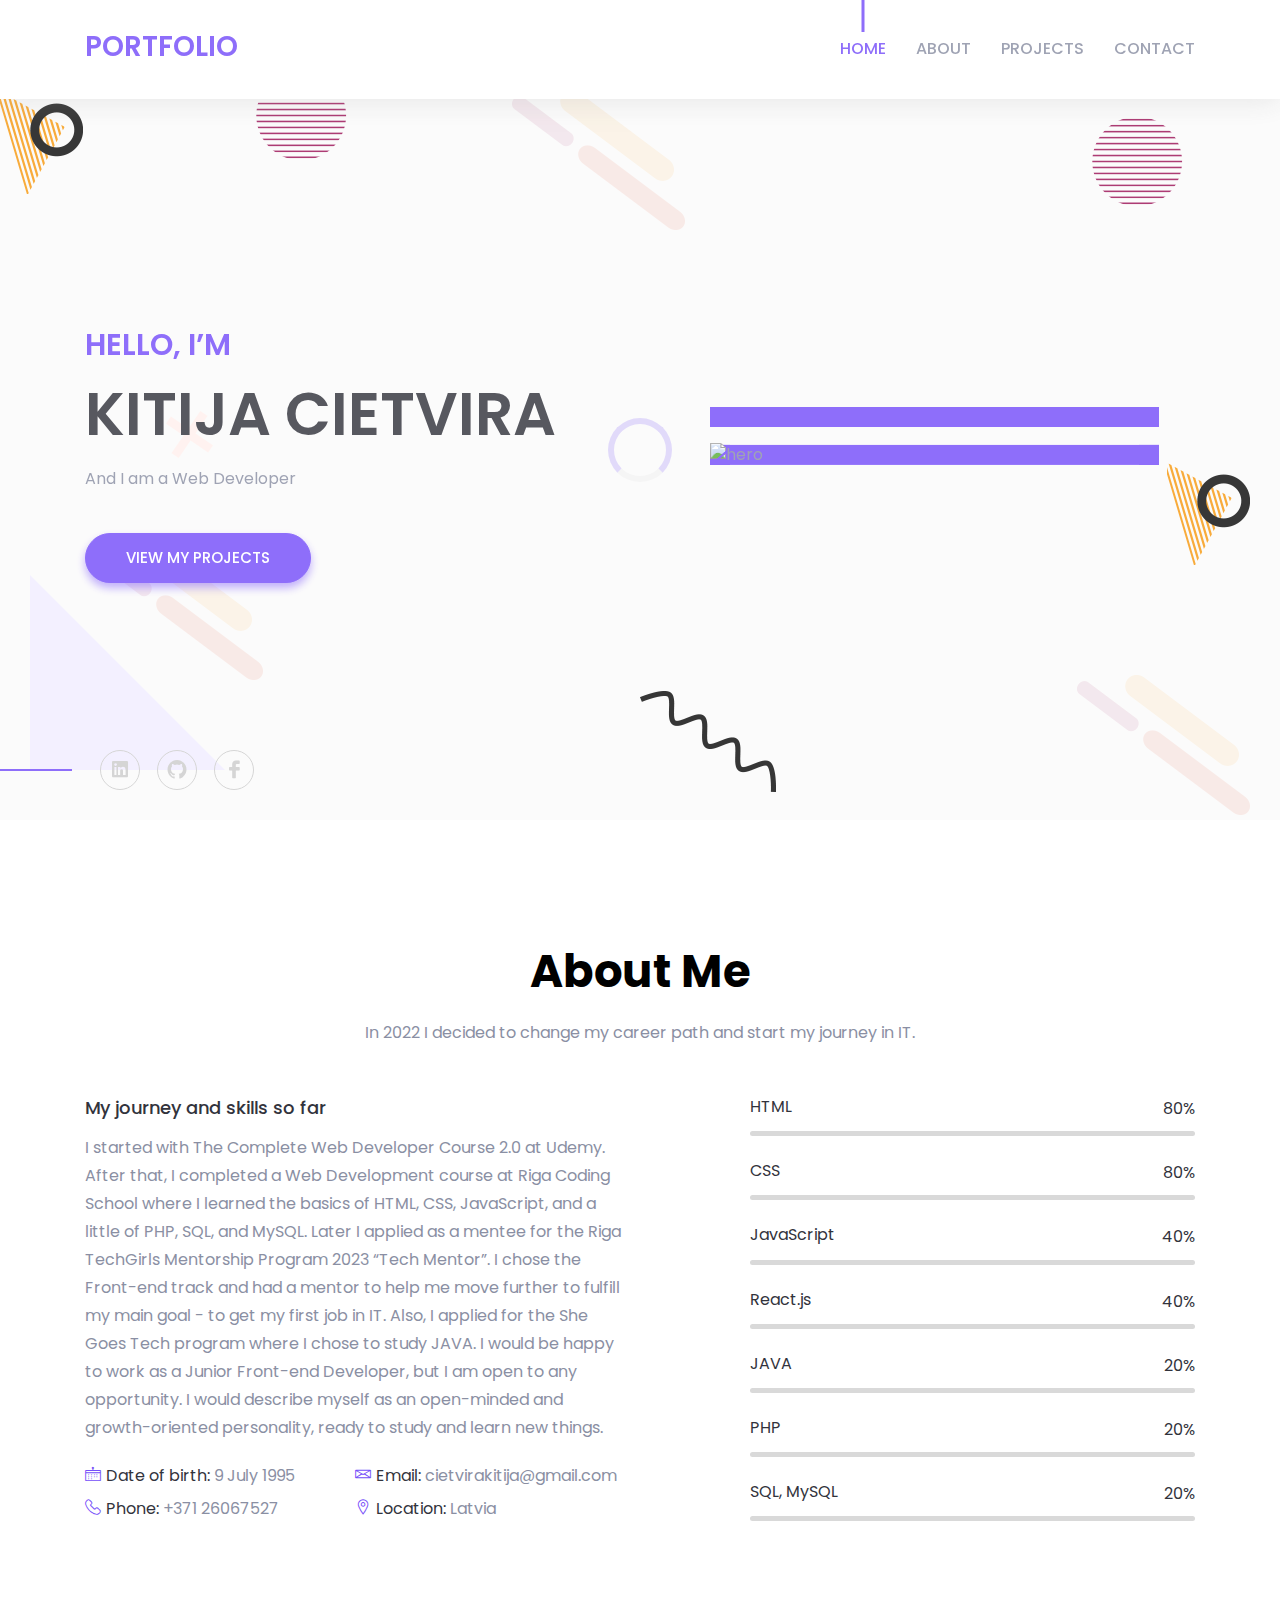
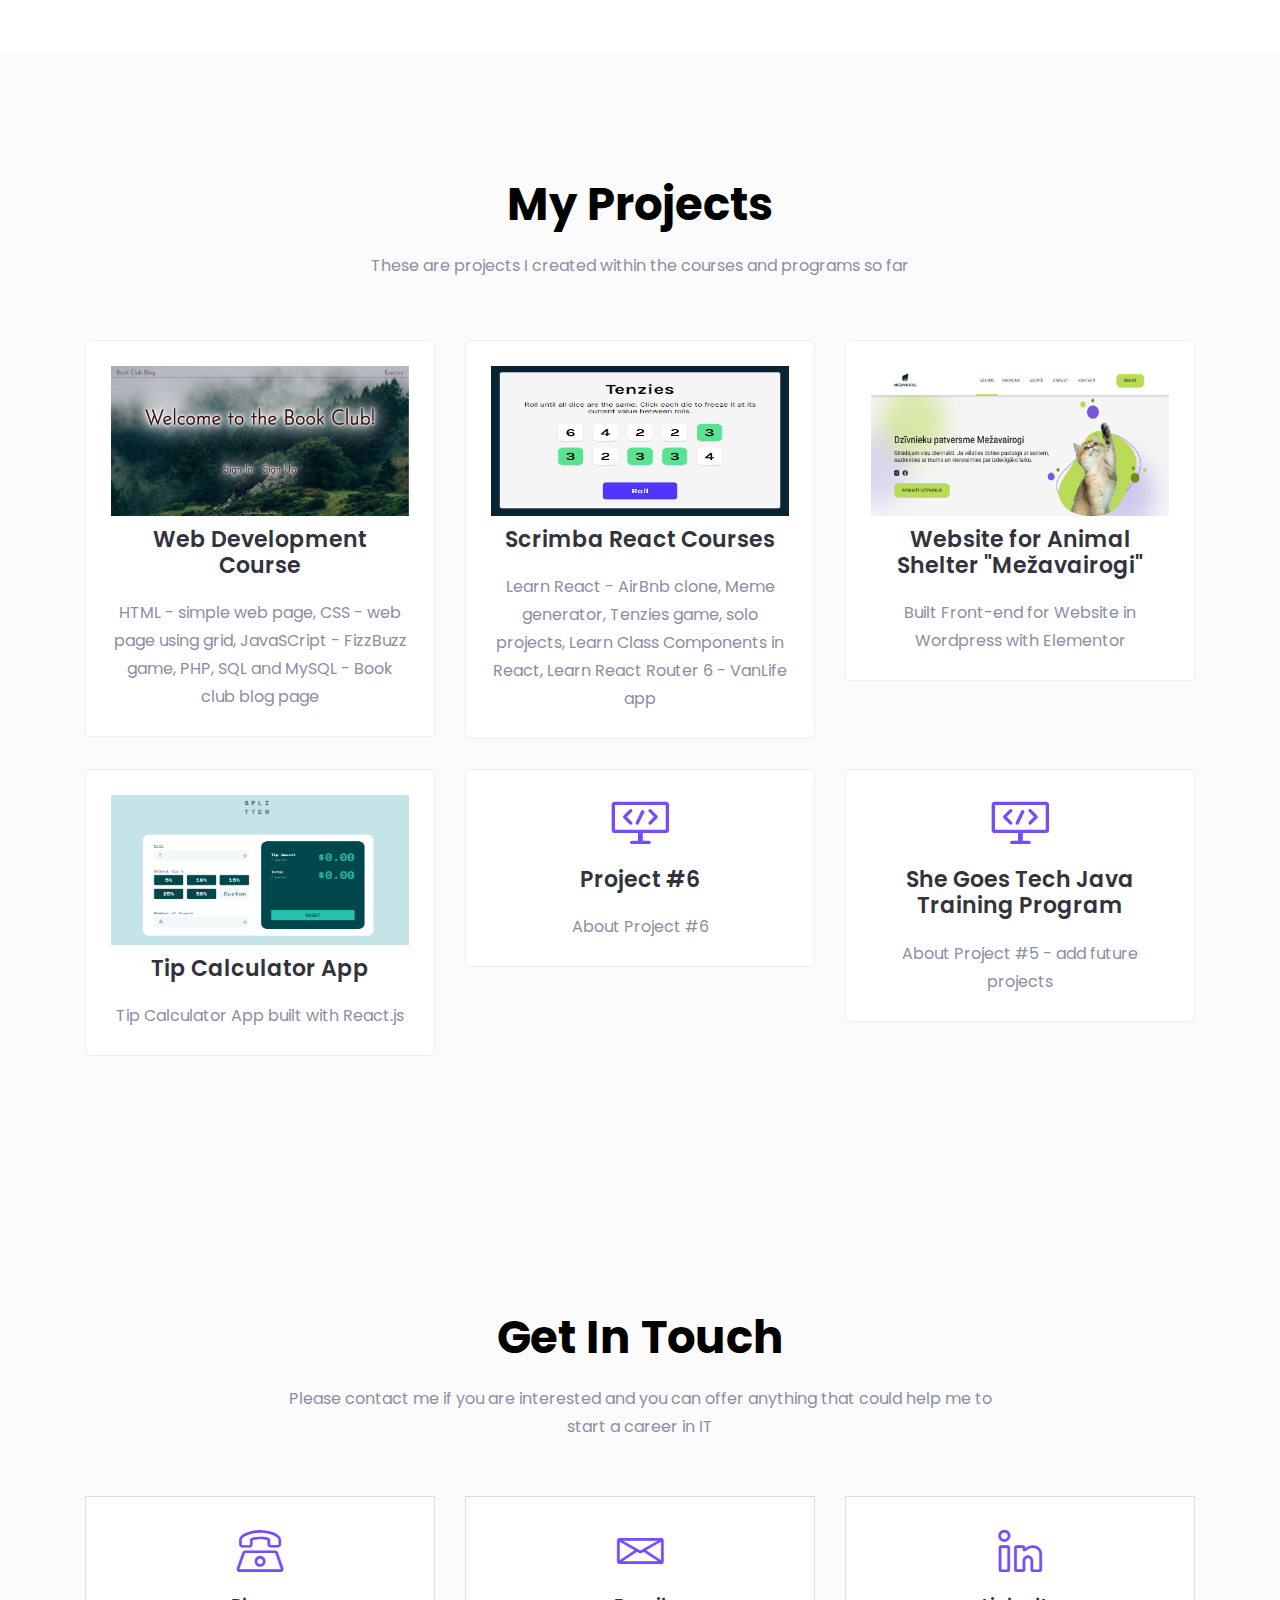
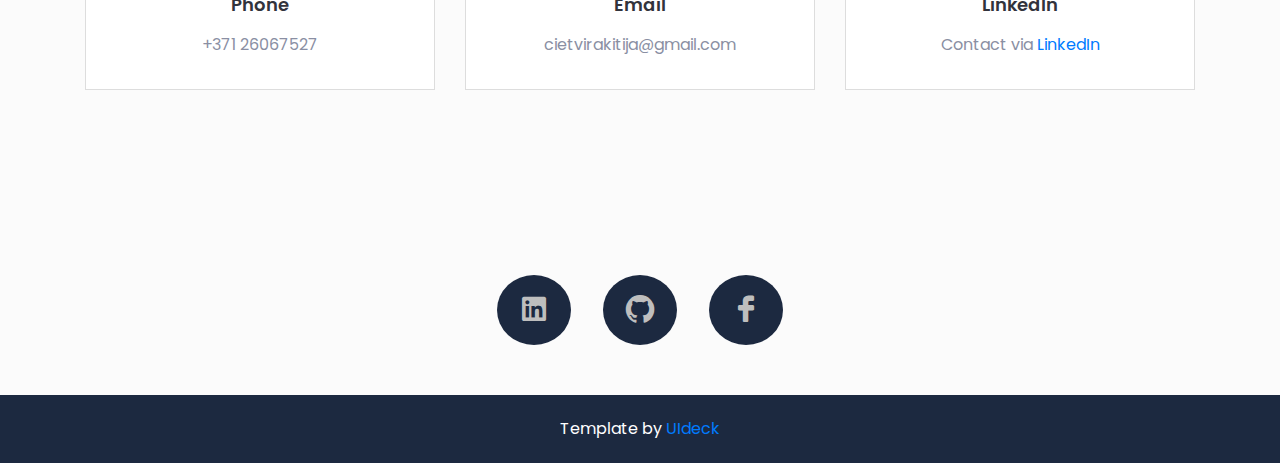
==== index.html @ 1aafa6c3 "init" ====
<!doctype html>
<html lang="en">

<head>

    <!--====== Required meta tags ======-->
    <meta charset="utf-8">
    <meta http-equiv="x-ua-compatible" content="ie=edge">
    <meta name="description" content="">
    <meta name="viewport" content="width=device-width, initial-scale=1, shrink-to-fit=no">

    <!--====== Title ======-->
    <title>Portfolio</title>

    <!--====== Favicon Icon ======-->
    <link rel="shortcut icon" href="assets/images/favicon.png" type="image/png">

    <!--====== Bootstrap css ======-->
    <link rel="stylesheet" href="assets/css/bootstrap.min.css">

    <!--====== Line Icons css ======-->
    <link rel="stylesheet" href="assets/css/LineIcons.css">

    <!--====== Magnific Popup css ======-->
    <link rel="stylesheet" href="assets/css/magnific-popup.css">

    <!--====== Default css ======-->
    <link rel="stylesheet" href="assets/css/default.css">

    <!--====== Style css ======-->
    <link rel="stylesheet" href="assets/css/style.css">


</head>

<body>

    <!--====== PRELOADER PART START ======-->

    <div class="preloader">
        <div class="loader_34">
            <div class="ytp-spinner">
                <div class="ytp-spinner-container">
                    <div class="ytp-spinner-rotator">
                        <div class="ytp-spinner-left">
                            <div class="ytp-spinner-circle"></div>
                        </div>
                        <div class="ytp-spinner-right">
                            <div class="ytp-spinner-circle"></div>
                        </div>
                    </div>
                </div>
            </div>
        </div>
    </div>

    <!--====== PRELOADER ENDS START ======-->

    <!--====== HEADER PART START ======-->

    <header id="home" class="header-area">
        <div class="navigation fixed-top">
            <div class="container">
                <div class="row">
                    <div class="col-lg-12">
                        <nav class="navbar navbar-expand-lg">
                            <a class="navbar-brand" href="index.html">
                                <h3 class="navbar-title">portfolio</h3>
                            </a> <!-- Logo -->
                            <button class="navbar-toggler" type="button" data-toggle="collapse" data-target="#navbarSupportedContent" aria-controls="navbarSupportedContent" aria-expanded="false" aria-label="Toggle navigation">
                                <span class="toggler-icon"></span>
                                <span class="toggler-icon"></span>
                                <span class="toggler-icon"></span>
                            </button>

                            <div class="collapse navbar-collapse" id="navbarSupportedContent">
                                <ul class="navbar-nav ml-auto">
                                    <li class="nav-item active"><a class="page-scroll" href="#home">Home</a></li>
                                    <li class="nav-item"><a class="page-scroll" href="#about">About</a></li>
                                    <li class="nav-item"><a class="page-scroll" href="#service">Projects</a></li>
                                    <li class="nav-item"><a class="page-scroll" href="#contact">Contact</a></li>
                                </ul>
                            </div> <!-- navbar collapse -->
                        </nav> <!-- navbar -->
                    </div>
                </div> <!-- row -->
            </div> <!-- container -->
        </div> <!-- navigation -->

        <div id="parallax" class="header-content d-flex align-items-center">
            <div class="header-shape shape-one layer" data-depth="0.10">
                <img src="assets/images/banner/shape/shape-1.png" alt="Shape">
            </div> <!-- header shape -->
            <div class="header-shape shape-tow layer" data-depth="0.30">
                <img src="assets/images/banner/shape/shape-2.png" alt="Shape">
            </div> <!-- header shape -->
            <div class="header-shape shape-three layer" data-depth="0.40">
                <img src="assets/images/banner/shape/shape-3.png" alt="Shape">
            </div> <!-- header shape -->
            <div class="header-shape shape-fore layer" data-depth="0.60">
                <img src="assets/images/banner/shape/shape-2.png" alt="Shape">
            </div> <!-- header shape -->
            <div class="header-shape shape-five layer" data-depth="0.20">
                <img src="assets/images/banner/shape/shape-1.png" alt="Shape">
            </div> <!-- header shape -->
            <div class="header-shape shape-six layer" data-depth="0.15">
                <img src="assets/images/banner/shape/shape-4.png" alt="Shape">
            </div> <!-- header shape -->
            <div class="header-shape shape-seven layer" data-depth="0.50">
                <img src="assets/images/banner/shape/shape-5.png" alt="Shape">
            </div> <!-- header shape -->
            <div class="header-shape shape-eight layer" data-depth="0.40">
                <img src="assets/images/banner/shape/shape-3.png" alt="Shape">
            </div> <!-- header shape -->
            <div class="header-shape shape-nine layer" data-depth="0.20">
                <img src="assets/images/banner/shape/shape-6.png" alt="Shape">
            </div> <!-- header shape -->
            <div class="header-shape shape-ten layer" data-depth="0.30">
                <img src="assets/images/banner/shape/shape-3.png" alt="Shape">
            </div> <!-- header shape -->
            <div class="container">
                <div class="row align-items-center">
                    <div class="col-xl-5 col-lg-6">
                        <div class="header-content-right">
                            <h4 class="sub-title">Hello, I’m</h4>
                            <h1 class="title">Kitija Cietvira</h1>
                            <p>And I am a Web Developer</p>
                            <a class="main-btn" href="#service">View my Projects</a>
                        </div> <!-- header content right -->
                    </div>
                    <div class="col-lg-6 offset-xl-1">
                        <div class="header-image d-none d-lg-block">
                            <img src="assets/images/photo1.PNG" alt="hero">
                        </div> <!-- header image -->
                    </div>
                </div> <!-- row -->
            </div> <!-- container -->
            <div class="header-social">
                <div class="container">
                    <div class="row">
                        <div class="col-lg-12">
                            <div class="header-social-icon">
                                <ul>
                                    <li><a href="https://www.linkedin.com/in/kitija-cietvira/" target=”_blank”><i class="lni-linkedin-original"></i></a></li>
                                    <li><a href="https://github.com/KitijaC" target=”_blank”><i class="lni-github-original"></i></a></li>
                                    <li><a href="https://lv-lv.facebook.com/kitija.cietvira/" target=”_blank”><i class="lni-facebook-filled"></i></a></li>
                                </ul>
                            </div> <!-- header social -->
                        </div>
                    </div> <!-- row -->
                </div> <!-- container -->
            </div> <!-- header social -->
        </div> <!-- header content -->
    </header>

    <!--====== HEADER PART ENDS ======-->

    <!--====== ABOUT PART START ======-->

    <section id="about" class="about-area pt-125 pb-130">
        <div class="container">
            <div class="row justify-content-center">
                <div class="col-lg-8">
                    <div class="section-title text-center">
                        <h2 class="title">About Me</h2>
                        <p>In 2022 I decided to change my career path and start my journey in IT.</p>
                    </div> <!-- section title -->
                </div>
            </div> <!-- row -->
            <div class="row">
                <div class="col-lg-6">
                    <div class="about-content mt-50">
                        <h5 class="about-title">My journey and skills so far</h5>
                        <p>I started with The Complete Web Developer Course 2.0 at Udemy. After that, I completed a Web Development course at Riga Coding School where I learned the basics 
                            of HTML, CSS, JavaScript, and a little of PHP, SQL, and MySQL. Later I applied as a mentee for the Riga TechGirls Mentorship Program 2023 “Tech Mentor”. 
                            I chose the Front-end track and had a mentor to help me move further to fulfill my main goal - to get my first job in IT. Also, I applied for 
                            the She Goes Tech program where I chose to study JAVA. I would be happy to work as a Junior Front-end Developer, but I am open to any opportunity. 
                            I would describe myself as an open-minded and growth-oriented personality, ready to study and learn new things.</p>
                        <ul class="clearfix">
                            <li>
                                <div class="single-info d-flex align-items-center">
                                    <div class="info-icon">
                                        <i class="lni-calendar"></i>
                                    </div>
                                    <div class="info-text">
                                        <p><span>Date of birth:</span> 9 July 1995</p>
                                    </div>
                                </div> <!-- single info -->
                            </li>
                            <li>
                                <div class="single-info d-flex align-items-center">
                                    <div class="info-icon">
                                        <i class="lni-envelope"></i>
                                    </div>
                                    <div class="info-text">
                                        <p><span>Email:</span> cietvirakitija@gmail.com</p>
                                    </div>
                                </div> <!-- single info -->
                            </li>
                            <li>
                                <div class="single-info d-flex align-items-center">
                                    <div class="info-icon">
                                        <i class="lni-phone-handset"></i>
                                    </div>
                                    <div class="info-text">
                                        <p><span>Phone:</span> +371 26067527</p>
                                    </div>
                                </div> <!-- single info -->
                            </li>
                            <li>
                                <div class="single-info d-flex align-items-center">
                                    <div class="info-icon">
                                        <i class="lni-map-marker"></i>
                                    </div>
                                    <div class="info-text">
                                        <p><span>Location:</span> Latvia</p>
                                    </div>
                                </div> <!-- single info -->
                            </li>
                        </ul>
                    </div> <!-- about content -->
                </div>
                <div class="col-xl-5 offset-xl-1 col-lg-6">
                    <div class="about-skills pt-25">
                        <div class="skill-item mt-25">
                            <div class="skill-header">
                                <h6 class="skill-title">HTML</h6>
                                <div class="skill-percentage">
                                    <div class="count-box counted">
                                        <span class="counter">80</span>
                                    </div>
                                    %
                                </div>
                            </div>
                            <div class="skill-bar">
                                <div class="bar-inner">
                                    <div class="bar progress-line" data-width="80"></div>
                                </div>
                            </div>
                        </div> <!-- skill item -->
                        <div class="skill-item mt-25">
                            <div class="skill-header">
                                <h6 class="skill-title">CSS</h6>
                                <div class="skill-percentage">
                                    <div class="count-box counted">
                                        <span class="counter">80</span>
                                    </div>
                                    %
                                </div>
                            </div>
                            <div class="skill-bar">
                                <div class="bar-inner">
                                    <div class="bar progress-line" data-width="80"></div>
                                </div>
                            </div>
                        </div> <!-- skill item -->
                        <div class="skill-item mt-25">
                            <div class="skill-header">
                                <h6 class="skill-title">JavaScript</h6>
                                <div class="skill-percentage">
                                    <div class="count-box counted">
                                        <span class="counter">40</span>
                                    </div>
                                    %
                                </div>
                            </div>
                            <div class="skill-bar">
                                <div class="bar-inner">
                                    <div class="bar progress-line" data-width="40"></div>
                                </div>
                            </div>
                        </div> <!-- skill item -->
                        <div class="skill-item mt-25">
                            <div class="skill-header">
                                <h6 class="skill-title">React.js</h6>
                                <div class="skill-percentage">
                                    <div class="count-box counted">
                                        <span class="counter">40</span>
                                    </div>
                                    %
                                </div>
                            </div>
                            <div class="skill-bar">
                                <div class="bar-inner">
                                    <div class="bar progress-line" data-width="40"></div>
                                </div>
                            </div>
                        </div> <!-- skill item -->
                        <div class="skill-item mt-25">
                            <div class="skill-header">
                                <h6 class="skill-title">JAVA</h6>
                                <div class="skill-percentage">
                                    <div class="count-box counted">
                                        <span class="counter">20</span>
                                    </div>
                                    %
                                </div>
                            </div>
                            <div class="skill-bar">
                                <div class="bar-inner">
                                    <div class="bar progress-line" data-width="20"></div>
                                </div>
                            </div>
                        </div> <!-- skill item -->
                        <div class="skill-item mt-25">
                            <div class="skill-header">
                                <h6 class="skill-title">PHP</h6>
                                <div class="skill-percentage">
                                    <div class="count-box counted">
                                        <span class="counter">20</span>
                                    </div>
                                    %
                                </div>
                            </div>
                            <div class="skill-bar">
                                <div class="bar-inner">
                                    <div class="bar progress-line" data-width="20"></div>
                                </div>
                            </div>
                        </div> <!-- skill item -->
                        <div class="skill-item mt-25">
                            <div class="skill-header">
                                <h6 class="skill-title">SQL, MySQL</h6>
                                <div class="skill-percentage">
                                    <div class="count-box counted">
                                        <span class="counter">20</span>
                                    </div>
                                    %
                                </div>
                            </div>
                            <div class="skill-bar">
                                <div class="bar-inner">
                                    <div class="bar progress-line" data-width="20"></div>
                                </div>
                            </div>
                        </div> <!-- skill item -->
                    </div> <!-- about skills -->
                </div>
            </div> <!-- row -->
        </div> <!-- container -->
    </section>

    <!--====== ABOUT PART ENDS ======-->

    <!--====== MY PROJECTS PART START ======-->

    <section id="service" class="services-area gray-bg pt-125 pb-130">
        <div class="container">
            <div class="row justify-content-center">
                <div class="col-lg-8">
                    <div class="section-title text-center pb-30">
                        <h2 class="title">My Projects</h2>
                        <p>These are projects I created within the courses and programs so far</p>
                    </div> <!-- section title -->
                </div>
            </div> <!-- row -->
            <div class="row justify-content-center">
                <div class="col-lg-4 col-md-6 col-sm-8">
                    <div class="single-service text-center mt-30">
                        <div class="service-icon">
                            <a href="project_page_1.html"><img src="assets/images/work/rcs_book_club_php.png"></a>
                            <!-- <i class="lni-code-alt"></i> -->
                        </div>
                        <div class="service-content">
                            <h4 class="service-title"><a href="project_page_1.html">Web Development Course</a></h4>
                            <p>HTML - simple web page, CSS - web page using grid, JavaSCript - FizzBuzz game, PHP, SQL and MySQL - Book club blog page</a></p>
                        </div>
                    </div> <!-- single service -->
                </div>
                <div class="col-lg-4 col-md-6 col-sm-8">
                    <div class="single-service text-center mt-30">
                        <div class="service-icon">
                            <a href="project_page_2.html"><img src="assets/images/work/tenzies_react.png"></a>
                        </div>
                        <div class="service-content">
                            <h4 class="service-title"><a href="project_page_2.html">Scrimba React Courses</a></h4>
                            <p>Learn React - AirBnb clone, Meme generator, Tenzies game, solo projects, Learn Class Components in React, Learn React Router 6 - VanLife app</p>
                        </div>
                    </div> <!-- single service -->
                </div>
                <div class="col-lg-4 col-md-6 col-sm-8">
                    <div class="single-service text-center mt-30">
                        <div class="service-icon">
                            <a href="project_page_3.html"><img src="assets/images/work/MV_desktop.png"></a>
                        </div>
                        <div class="service-content">
                            <h4 class="service-title"><a href="project_page_3.html">Website for Animal Shelter "Mežavairogi"</a></h4>
                            <p>Built Front-end for Website in Wordpress with Elementor</p>
                        </div>
                    </div> <!-- single service -->
                </div>
                <div class="col-lg-4 col-md-6 col-sm-8">
                    <div class="single-service text-center mt-30">
                        <div class="service-icon">
                            <a href="project_page_4.html"><img src="assets/images/work/tip_calculator_react.png"></a>
                        </div>
                        <div class="service-content">
                            <h4 class="service-title"><a href="project_page_4.html">Tip Calculator App</a></h4>
                            <p>Tip Calculator App built with React.js</p>
                        </div>
                    </div> <!-- single service -->
                </div>
                <div class="col-lg-4 col-md-6 col-sm-8">
                    <div class="single-service text-center mt-30">
                        <div class="service-icon">
                            <i class="lni-code-alt"></i>
                        </div>
                        <div class="service-content">
                            <h4 class="service-title"><a href="#">Project #6</a></h4>
                            <p>About Project #6</p>
                        </div>
                    </div> <!-- single service -->
                </div>
                <div class="col-lg-4 col-md-6 col-sm-8">
                    <div class="single-service text-center mt-30">
                        <div class="service-icon">
                            <div class="service-icon">
                                <a href="project_page_5.html"><i class="lni-code-alt"></i></a>
                            </div>
                        </div>
                        <div class="service-content">
                            <h4 class="service-title"><a href="project_page_5.html">She Goes Tech Java Training Program</a></h4>
                            <p>About Project #5 - add future projects</p>
                        </div>
                    </div> <!-- single service -->
                </div>
            </div> <!-- row -->
        </div> <!-- container -->
    </section>

    <!--====== MY PROJECTS PART ENDS ======-->

    <!--====== CONTACT PART START ======-->

    <section id="contact" class="contact-area pt-125 pb-130 gray-bg">
        <div class="container">
            <div class="row justify-content-center">
                <div class="col-lg-8">
                    <div class="section-title text-center pb-25">
                        <h2 class="title">Get In Touch</h2>
                        <p>Please contact me if you are interested and you can offer anything that could help me to start a career in IT</p>
                    </div> <!-- section title -->
                </div>
            </div> <!-- row -->
            <div class="row justify-content-center">
                <div class="col-lg-4 col-md-6 col-sm-7">
                    <div class="contact-box text-center mt-30">
                        <div class="contact-icon">
                            <i class="lni-phone"></i>
                        </div>
                        <div class="contact-content">
                            <h6 class="contact-title">Phone</h6>
                            <p>+371 26067527</p>
                        </div>
                    </div> <!-- contact box -->
                </div>
                <div class="col-lg-4 col-md-6 col-sm-7">
                    <div class="contact-box text-center mt-30">
                        <div class="contact-icon">
                            <i class="lni-envelope"></i>
                        </div>
                        <div class="contact-content">
                            <h6 class="contact-title">Email</h6>
                            <p>cietvirakitija@gmail.com</p>
                        </div>
                    </div> <!-- contact box -->
                </div>
                <div class="col-lg-4 col-md-6 col-sm-7">
                    <div class="contact-box text-center mt-30">
                        <div class="contact-icon">
                            <i class="lni-linkedin"></i>
                        </div>
                        <div class="contact-content">
                            <h6 class="contact-title">LinkedIn</h6>
                            <p>Contact via <a href="https://www.linkedin.com/in/kitija-cietvira/" target="_blank">LinkedIn</a></p>
                        </div>
                    </div> <!-- contact box -->
                </div>
            </div> <!-- row -->
        </div> <!-- container -->
    </section>

    <!--====== CONTACT PART ENDS ======-->

    <!--====== FOOTER PART START ======-->

    <footer id="footer" class="footer-area">
        <div class="footer-widget pt-20 pb-50">
            <div class="container">
                <div class="row justify-content-center">
                    <div class="col-lg-8">
                        <div class="footer-content text-center">
                            <ul>
                                <li><a href="https://www.linkedin.com/in/kitija-cietvira/" target=”_blank”><i class="lni-linkedin-original"></i></a></li>
                                <li><a href="https://github.com/KitijaC" target=”_blank”><i class="lni-github-original"></i></a></li>
                                <li><a href="https://lv-lv.facebook.com/kitija.cietvira/" target=”_blank”><i class="lni-facebook-filled"></i></a></li>
                            </ul>
                        </div> <!-- footer content -->
                    </div>
                </div> <!-- row -->
            </div> <!-- container -->
        </div> <!-- footer widget -->
        <div class="footer-copyright pb-20">
            <div class="container">
                <div class="row">
                    <div class="col-lg-12">
                        <div class="copyright-text text-center pt-20">
                            <p>Template by <a href="https://uideck.com" rel="nofollow">UIdeck</a> </p>
                        </div> <!-- copyright text -->
                    </div>
                </div> <!-- row -->
            </div> <!-- container -->
        </div> <!-- footer widget -->
    </footer>

    <!--====== FOOTER PART ENDS ======-->

    <!--====== BACK TOP TOP PART START ======-->

    <a href="#" class="back-to-top"><i class="lni-chevron-up"></i></a>

    <!--====== BACK TOP TOP PART ENDS ======-->







    <!--====== jquery js ======-->
    <script src="assets/js/vendor/modernizr-3.6.0.min.js"></script>
    <script src="assets/js/vendor/jquery-1.12.4.min.js"></script>

    <!--====== Bootstrap js ======-->
    <script src="assets/js/bootstrap.min.js"></script>
    <script src="assets/js/popper.min.js"></script>

    <!--====== Magnific Popup js ======-->
    <script src="assets/js/jquery.magnific-popup.min.js"></script>

    <!--====== Parallax js ======-->
    <script src="assets/js/parallax.min.js"></script>

    <!--====== Counter Up js ======-->
    <script src="assets/js/waypoints.min.js"></script>
    <script src="assets/js/jquery.counterup.min.js"></script>

    <!--====== Ajax Contact js ======-->
    <script src="assets/js/ajax-contact.js"></script>

    <!--====== Appear js ======-->
    <script src="assets/js/jquery.appear.min.js"></script>

    <!--====== Scrolling js ======-->
    <script src="assets/js/scrolling-nav.js"></script>
    <script src="assets/js/jquery.easing.min.js"></script>

    <!--====== Validator js ======-->
    <script src="assets/js/validator.min.js"></script>

    <!--====== Main js ======-->
    <script src="assets/js/main.js"></script>

</body>

</html>
---- assets/css/default.css ----
/* Deafult Margin & Padding */
/*-- Margin Top --*/
.mt-5 {
	margin-top: 5px;
}
.mt-10 {
	margin-top: 10px;
}
.mt-15 {
	margin-top: 15px;
}
.mt-20 {
	margin-top: 20px;
}
.mt-25 {
	margin-top: 25px;
}
.mt-30 {
	margin-top: 30px;
}
.mt-35 {
	margin-top: 35px;
}
.mt-40 {
	margin-top: 40px;
}
.mt-45 {
	margin-top: 45px;
}
.mt-50 {
	margin-top: 50px;
}
.mt-55 {
	margin-top: 55px;
}
.mt-60 {
	margin-top: 60px;
}
.mt-65 {
	margin-top: 65px;
}
.mt-70 {
	margin-top: 70px;
}
.mt-75 {
	margin-top: 75px;
}
.mt-80 {
	margin-top: 80px;
}
.mt-85 {
	margin-top: 85px;
}
.mt-90 {
	margin-top: 90px;
}
.mt-95 {
	margin-top: 95px;
}
.mt-100 {
	margin-top: 100px;
}
.mt-105 {
	margin-top: 105px;
}
.mt-110 {
	margin-top: 110px;
}
.mt-115 {
	margin-top: 115px;
}
.mt-120 {
	margin-top: 120px;
}
.mt-125 {
	margin-top: 125px;
}
.mt-130 {
	margin-top: 130px;
}
.mt-135 {
	margin-top: 135px;
}
.mt-140 {
	margin-top: 140px;
}
.mt-145 {
	margin-top: 145px;
}
.mt-150 {
	margin-top: 150px;
}
.mt-155 {
	margin-top: 155px;
}
.mt-160 {
	margin-top: 160px;
}
.mt-165 {
	margin-top: 165px;
}
.mt-170 {
	margin-top: 170px;
}
.mt-175 {
	margin-top: 175px;
}
.mt-180 {
	margin-top: 180px;
}
.mt-185 {
	margin-top: 185px;
}
.mt-190 {
	margin-top: 190px;
}
.mt-195 {
	margin-top: 195px;
}
.mt-200 {
	margin-top: 200px;
}
/*-- Margin Bottom --*/

.mb-5 {
	margin-bottom: 5px;
}
.mb-10 {
	margin-bottom: 10px;
}
.mb-15 {
	margin-bottom: 15px;
}
.mb-20 {
	margin-bottom: 20px;
}
.mb-25 {
	margin-bottom: 25px;
}
.mb-30 {
	margin-bottom: 30px;
}
.mb-35 {
	margin-bottom: 35px;
}
.mb-40 {
	margin-bottom: 40px;
}
.mb-45 {
	margin-bottom: 45px;
}
.mb-50 {
	margin-bottom: 50px;
}
.mb-55 {
	margin-bottom: 55px;
}
.mb-60 {
	margin-bottom: 60px;
}
.mb-65 {
	margin-bottom: 65px;
}
.mb-70 {
	margin-bottom: 70px;
}
.mb-75 {
	margin-bottom: 75px;
}
.mb-80 {
	margin-bottom: 80px;
}
.mb-85 {
	margin-bottom: 85px;
}
.mb-90 {
	margin-bottom: 90px;
}
.mb-95 {
	margin-bottom: 95px;
}
.mb-100 {
	margin-bottom: 100px;
}
.mb-105 {
	margin-bottom: 105px;
}
.mb-110 {
	margin-bottom: 110px;
}
.mb-115 {
	margin-bottom: 115px;
}
.mb-120 {
	margin-bottom: 120px;
}
.mb-125 {
	margin-bottom: 125px;
}
.mb-130 {
	margin-bottom: 130px;
}
.mb-135 {
	margin-bottom: 135px;
}
.mb-140 {
	margin-bottom: 140px;
}
.mb-145 {
	margin-bottom: 145px;
}
.mb-150 {
	margin-bottom: 150px;
}
.mb-155 {
	margin-bottom: 155px;
}
.mb-160 {
	margin-bottom: 160px;
}
.mb-165 {
	margin-bottom: 165px;
}
.mb-170 {
	margin-bottom: 170px;
}
.mb-175 {
	margin-bottom: 175px;
}
.mb-180 {
	margin-bottom: 180px;
}
.mb-185 {
	margin-bottom: 185px;
}
.mb-190 {
	margin-bottom: 190px;
}
.mb-195 {
	margin-bottom: 195px;
}
.mb-200 {
	margin-bottom: 200px;
}
/*-- margin left --*/
.ml-5 {
	margin-left: 5px;
}
.ml-10 {
	margin-left: 10px;
}
.ml-15 {
	margin-left: 15px;
}
.ml-20 {
	margin-left: 20px;
}
.ml-25 {
	margin-left: 25px;
}
.ml-30 {
	margin-left: 30px;
}
.ml-35 {
	margin-left: 35px;
}
.ml-40 {
	margin-left: 40px;
}
.ml-45 {
	margin-left: 45px;
}
.ml-50 {
	margin-left: 50px;
}
.ml-55 {
	margin-left: 55px;
}
.ml-60 {
	margin-left: 60px;
}
.ml-65 {
	margin-left: 65px;
}
.ml-70 {
	margin-left: 70px;
}
.ml-75 {
	margin-left: 75px;
}
.ml-80 {
	margin-left: 80px;
}
.ml-85 {
	margin-left: 85px;
}
.ml-90 {
	margin-left: 90px;
}
.ml-95 {
	margin-left: 95px;
}
.ml-100 {
	margin-left: 100px;
}
.ml-105 {
	margin-left: 105px;
}
.ml-110 {
	margin-left: 110px;
}
.ml-115 {
	margin-left: 115px;
}
.ml-120 {
	margin-left: 120px;
}
.ml-125 {
	margin-left: 125px;
}
.ml-130 {
	margin-left: 130px;
}
.ml-135 {
	margin-left: 135px;
}
.ml-140 {
	margin-left: 140px;
}
.ml-145 {
	margin-left: 145px;
}
.ml-150 {
	margin-left: 150px;
}
.ml-155 {
	margin-left: 155px;
}
.ml-160 {
	margin-left: 160px;
}
.ml-165 {
	margin-left: 165px;
}
.ml-170 {
	margin-left: 170px;
}
.ml-175 {
	margin-left: 175px;
}
.ml-180 {
	margin-left: 180px;
}
.ml-185 {
	margin-left: 185px;
}
.ml-190 {
	margin-left: 190px;
}
.ml-195 {
	margin-left: 195px;
}
.ml-200 {
	margin-left: 200px;
}
/*-- margin right --*/
.mr-5 {
	margin-right: 5px;
}
.mr-10 {
	margin-right: 10px;
}
.mr-15 {
	margin-right: 15px;
}
.mr-20 {
	margin-right: 20px;
}
.mr-25 {
	margin-right: 25px;
}
.mr-30 {
	margin-right: 30px;
}
.mr-35 {
	margin-right: 35px;
}
.mr-40 {
	margin-right: 40px;
}
.mr-45 {
	margin-right: 45px;
}
.mr-50 {
	margin-right: 50px;
}
.mr-55 {
	margin-right: 55px;
}
.mr-60 {
	margin-right: 60px;
}
.mr-65 {
	margin-right: 65px;
}
.mr-70 {
	margin-right: 70px;
}
.mr-75 {
	margin-right: 75px;
}
.mr-80 {
	margin-right: 80px;
}
.mr-85 {
	margin-right: 85px;
}
.mr-90 {
	margin-right: 90px;
}
.mr-95 {
	margin-right: 95px;
}
.mr-100 {
	margin-right: 100px;
}
.mr-105 {
	margin-right: 105px;
}
.mr-110 {
	margin-right: 110px;
}
.mr-115 {
	margin-right: 115px;
}
.mr-120 {
	margin-right: 120px;
}
.mr-125 {
	margin-right: 125px;
}
.mr-130 {
	margin-right: 130px;
}
.mr-135 {
	margin-right: 135px;
}
.mr-140 {
	margin-right: 140px;
}
.mr-145 {
	margin-right: 145px;
}
.mr-150 {
	margin-right: 150px;
}
.mr-155 {
	margin-right: 155px;
}
.mr-160 {
	margin-right: 160px;
}
.mr-165 {
	margin-right: 165px;
}
.mr-170 {
	margin-right: 170px;
}
.mr-175 {
	margin-right: 175px;
}
.mr-180 {
	margin-right: 180px;
}
.mr-185 {
	margin-right: 185px;
}
.mr-190 {
	margin-right: 190px;
}
.mr-195 {
	margin-right: 195px;
}
.mr-200 {
	margin-right: 200px;
}


/*-- Padding Top --*/

.pt-5 {
	padding-top: 5px;
}
.pt-10 {
	padding-top: 10px;
}
.pt-15 {
	padding-top: 15px;
}
.pt-20 {
	padding-top: 20px;
}
.pt-25 {
	padding-top: 25px;
}
.pt-30 {
	padding-top: 30px;
}
.pt-35 {
	padding-top: 35px;
}
.pt-40 {
	padding-top: 40px;
}
.pt-45 {
	padding-top: 45px;
}
.pt-50 {
	padding-top: 50px;
}
.pt-55 {
	padding-top: 55px;
}
.pt-60 {
	padding-top: 60px;
}
.pt-65 {
	padding-top: 65px;
}
.pt-70 {
	padding-top: 70px;
}
.pt-75 {
	padding-top: 75px;
}
.pt-80 {
	padding-top: 80px;
}
.pt-85 {
	padding-top: 85px;
}
.pt-90 {
	padding-top: 90px;
}
.pt-95 {
	padding-top: 95px;
}
.pt-100 {
	padding-top: 100px;
}
.pt-105 {
	padding-top: 105px;
}
.pt-110 {
	padding-top: 110px;
}
.pt-115 {
	padding-top: 115px;
}
.pt-120 {
	padding-top: 120px;
}
.pt-125 {
	padding-top: 125px;
}
.pt-130 {
	padding-top: 130px;
}
.pt-135 {
	padding-top: 135px;
}
.pt-140 {
	padding-top: 140px;
}
.pt-145 {
	padding-top: 145px;
}
.pt-150 {
	padding-top: 150px;
}
.pt-155 {
	padding-top: 155px;
}
.pt-160 {
	padding-top: 160px;
}
.pt-165 {
	padding-top: 165px;
}
.pt-170 {
	padding-top: 170px;
}
.pt-175 {
	padding-top: 175px;
}
.pt-180 {
	padding-top: 180px;
}
.pt-185 {
	padding-top: 185px;
}
.pt-190 {
	padding-top: 190px;
}
.pt-195 {
	padding-top: 195px;
}
.pt-200 {
	padding-top: 200px;
}
/*-- Padding Bottom --*/

.pb-5 {
	padding-bottom: 5px;
}
.pb-10 {
	padding-bottom: 10px;
}
.pb-15 {
	padding-bottom: 15px;
}
.pb-20 {
	padding-bottom: 20px;
}
.pb-25 {
	padding-bottom: 25px;
}
.pb-30 {
	padding-bottom: 30px;
}
.pb-35 {
	padding-bottom: 35px;
}
.pb-40 {
	padding-bottom: 40px;
}
.pb-45 {
	padding-bottom: 45px;
}
.pb-50 {
	padding-bottom: 50px;
}
.pb-55 {
	padding-bottom: 55px;
}
.pb-60 {
	padding-bottom: 60px;
}
.pb-65 {
	padding-bottom: 65px;
}
.pb-70 {
	padding-bottom: 70px;
}
.pb-75 {
	padding-bottom: 75px;
}
.pb-80 {
	padding-bottom: 80px;
}
.pb-85 {
	padding-bottom: 85px;
}
.pb-90 {
	padding-bottom: 90px;
}
.pb-95 {
	padding-bottom: 95px;
}
.pb-100 {
	padding-bottom: 100px;
}
.pb-105 {
	padding-bottom: 105px;
}
.pb-110 {
	padding-bottom: 110px;
}
.pb-115 {
	padding-bottom: 115px;
}
.pb-120 {
	padding-bottom: 120px;
}
.pb-125 {
	padding-bottom: 125px;
}
.pb-130 {
	padding-bottom: 130px;
}
.pb-135 {
	padding-bottom: 135px;
}
.pb-140 {
	padding-bottom: 140px;
}
.pb-145 {
	padding-bottom: 145px;
}
.pb-150 {
	padding-bottom: 150px;
}
.pb-155 {
	padding-bottom: 155px;
}
.pb-160 {
	padding-bottom: 160px;
}
.pb-165 {
	padding-bottom: 165px;
}
.pb-170 {
	padding-bottom: 170px;
}
.pb-175 {
	padding-bottom: 175px;
}
.pb-180 {
	padding-bottom: 180px;
}
.pb-185 {
	padding-bottom: 185px;
}
.pb-190 {
	padding-bottom: 190px;
}
.pb-195 {
	padding-bottom: 195px;
}
.pb-200 {
	padding-bottom: 200px;
}

/*-- Padding left --*/

.pl-0 {
	padding-left: 0px;
}
.pl-5 {
	padding-left: 5px;
}
.pl-10 {
	padding-left: 10px;
}
.pl-15 {
	padding-left: 15px;
}
.pl-20 {
	padding-left: 20px;
}
.pl-25 {
	padding-left: 25px;
}
.pl-30 {
	padding-left: 30px;
}
.pl-35 {
	padding-left: 35px;
}
.pl-40 {
	padding-left: 40px;
}
.pl-45 {
	padding-left: 45px;
}
.pl-50 {
	padding-left: 50px;
}
.pl-55 {
	padding-left: 55px;
}
.pl-60 {
	padding-left: 60px;
}
.pl-65 {
	padding-left: 65px;
}
.pl-70 {
	padding-left: 70px;
}
.pl-75 {
	padding-left: 75px;
}
.pl-80 {
	padding-left: 80px;
}
.pl-85 {
	padding-left: 85px;
}
.pl-90 {
	padding-left: 90px;
}
.pl-100 {
	padding-left: 100px;
}
.pl-105 {
	padding-left: 105px;
}
.pl-110 {
	padding-left: 110px;
}
.pl-115 {
	padding-left: 115px;
}
.pl-120 {
	padding-left: 120px;
}
.pl-125 {
	padding-left: 125px;
}
/*-- Padding right --*/

.pr-0 {
	padding-right: 0px;
}
.pr-5 {
	padding-right: 5px;
}
.pr-10 {
	padding-right: 10px;
}
.pr-15 {
	padding-right: 15px;
}
.pr-20 {
	padding-right: 20px;
}
.pr-25 {
	padding-right: 25px;
}
.pr-30 {
	padding-right: 30px;
}
.pr-35 {
	padding-right: 35px;
}
.pr-40 {
	padding-right: 40px;
}
.pr-45 {
	padding-right: 45px;
}
.pr-50 {
	padding-right: 50px;
}
.pr-55 {
	padding-right: 55px;
}
.pr-60 {
	padding-right: 60px;
}
.pr-65 {
	padding-right: 65px;
}
.pr-70 {
	padding-right: 70px;
}
.pr-75 {
	padding-right: 75px;
}
.pr-80 {
	padding-right: 80px;
}
.pr-85 {
	padding-right: 85px;
}
.pr-90 {
	padding-right: 90px;
}
.pr-95 {
	padding-right: 95px;
}
.pr-100 {
	padding-right: 100px;
}
.pr-105 {
	padding-right: 105px;
}
/* Background Color */

.gray-bg {
	background: #fbfbfb;
}
.white-bg {
	background: #fff;
}
.black-bg {
	background: #222;
}
/* Color */

.white {
	color: #fff;
}
.black {
	color: #222;
}
/* black overlay */

[data-overlay] {
	position: relative;
}
[data-overlay]::before {
	background: #000 none repeat scroll 0 0;
	content: "";
	height: 100%;
	left: 0;
	position: absolute;
	top: 0;
	width: 100%;
	z-index: 1;
}
[data-overlay="2"]::before {
	opacity: 0.2;
}
[data-overlay="3"]::before {
	opacity: 0.3;
}
[data-overlay="4"]::before {
	opacity: 0.4;
}
[data-overlay="5"]::before {
	opacity: 0.5;
}
[data-overlay="6"]::before {
	opacity: 0.6;
}
[data-overlay="7"]::before {
	opacity: 0.7;
}
[data-overlay="8"]::before {
	opacity: 0.8;
}
[data-overlay="9"]::before {
	opacity: 0.9;
}
---- assets/css/style.css ----
/*-----------------------------------------------------------------------------------

    Template Name: Unfold - Personal Resume & CV Template
    Template URI: site.com
    Description: Unfold Personal Resume & CV Template
    Author: Uideck
    Author URI: https://uideck.com/
    Support: https://uideck.com/support/
    Version: 1.0

-----------------------------------------------------------------------------------

    CSS INDEX
    ===================

    1.COMMON
	2.HEADER
    3.ABOUT
    4.SERVICES
    4.CALL TO ACTION
    5.WORK
    6.PRICING
    7.BLOG
    8.CONTACT
    9.FOOTER
    10.PAGE BANNER
    10.SINGLE BLOG PAGE

-----------------------------------------------------------------------------------*/
/*===========================
    1. COMMON css 
===========================*/
@import url("https://fonts.googleapis.com/css?family=Poppins:400,500,600,700,800");
body {
  font-family: "Poppins", sans-serif;
  font-weight: normal;
  font-style: normal;
  color: #8a8fa3; }

* {
  margin: 0;
  padding: 0;
  -webkit-box-sizing: border-box;
  -moz-box-sizing: border-box;
  box-sizing: border-box; }

img {
  max-width: 100%; }

a:focus,
input:focus,
textarea:focus,
button:focus {
  text-decoration: none;
  outline: none; }

a:focus,
a:hover {
  text-decoration: none; }

i,
span,
a {
  display: inline-block; }

h1,
h2,
h3,
h4,
h5,
h6 {
  font-family: "Poppins", sans-serif;
  font-weight: 600;
  color: #32333c;
  margin: 0px; }

h1 {
  font-size: 60px; }

h2 {
  font-size: 36px; }

h3 {
  font-size: 28px; }

h4 {
  font-size: 22px; }

h5 {
  font-size: 18px; }

h6 {
  font-size: 16px; }

ul, ol {
  margin: 0px;
  padding: 0px;
  list-style-type: none; }

p {
  font-size: 16px;
  font-weight: 400;
  line-height: 28px;
  color: #8a8fa3;
  margin: 0px; }
  @media (max-width: 767px) {
    p {
      font-size: 15px; } }

.bg_cover {
  background-position: center center;
  background-size: cover;
  background-repeat: no-repeat;
  width: 100%;
  height: 100%; }

/*===== All Button Style =====*/
.main-btn {
  display: inline-block;
  font-weight: 500;
  text-align: center;
  white-space: nowrap;
  vertical-align: middle;
  -webkit-user-select: none;
  -moz-user-select: none;
  -ms-user-select: none;
  user-select: none;
  border: 1px solid #754ef9;
  padding: 0 40px;
  font-size: 15px;
  line-height: 48px;
  border-radius: 50px;
  color: #fff;
  cursor: pointer;
  z-index: 5;
  -webkit-transition: all 0.3s ease-out 0s;
  -moz-transition: all 0.3s ease-out 0s;
  -ms-transition: all 0.3s ease-out 0s;
  -o-transition: all 0.3s ease-out 0s;
  transition: all 0.3s ease-out 0s;
  -webkit-box-shadow: 0px 5px 8px 0px rgba(118, 78, 249, 0.55);
  -moz-box-shadow: 0px 5px 8px 0px rgba(118, 78, 249, 0.55);
  box-shadow: 0px 5px 8px 0px rgba(118, 78, 249, 0.55);
  background-color: #754ef9;
  text-transform: uppercase; }
  .main-btn:hover {
    background-color: #fff;
    color: #754ef9;
    border-color: #754ef9; }
  .main-btn.main-btn-2 {
    background-color: transparent;
    color: #fff;
    border-color: #fff;
    -webkit-box-shadow: none;
    -moz-box-shadow: none;
    box-shadow: none; }
    .main-btn.main-btn-2:hover {
      background-color: #754ef9;
      color: #fff;
      border-color: #754ef9; }

/*===== All Section Title Style =====*/
.section-title .title {
  font-weight: 700;
  font-size: 45px;
  color: #000;
  padding-bottom: 20px; }
  @media (max-width: 767px) {
    .section-title .title {
      font-size: 30px; } }

/*===== All Preloader Style =====*/
.preloader {
  /* Body Overlay */
  position: fixed;
  top: 0;
  left: 0;
  display: table;
  height: 100%;
  width: 100%;
  /* Change Background Color */
  background: #fff;
  z-index: 99999; }
  .preloader .loader_34 {
    display: table-cell;
    vertical-align: middle;
    text-align: center; }
    .preloader .loader_34 .ytp-spinner {
      position: absolute;
      left: 50%;
      top: 50%;
      width: 64px;
      margin-left: -32px;
      z-index: 18;
      pointer-events: none; }
      .preloader .loader_34 .ytp-spinner .ytp-spinner-container {
        pointer-events: none;
        position: absolute;
        width: 100%;
        padding-bottom: 100%;
        top: 50%;
        left: 50%;
        margin-top: -50%;
        margin-left: -50%;
        -webkit-animation: ytp-spinner-linspin 1568.23529647ms linear infinite;
        -moz-animation: ytp-spinner-linspin 1568.23529647ms linear infinite;
        -o-animation: ytp-spinner-linspin 1568.23529647ms linear infinite;
        animation: ytp-spinner-linspin 1568.23529647ms linear infinite; }
        .preloader .loader_34 .ytp-spinner .ytp-spinner-container .ytp-spinner-rotator {
          position: absolute;
          width: 100%;
          height: 100%;
          -webkit-animation: ytp-spinner-easespin 5332ms cubic-bezier(0.4, 0, 0.2, 1) infinite both;
          -moz-animation: ytp-spinner-easespin 5332ms cubic-bezier(0.4, 0, 0.2, 1) infinite both;
          -o-animation: ytp-spinner-easespin 5332ms cubic-bezier(0.4, 0, 0.2, 1) infinite both;
          animation: ytp-spinner-easespin 5332ms cubic-bezier(0.4, 0, 0.2, 1) infinite both; }
          .preloader .loader_34 .ytp-spinner .ytp-spinner-container .ytp-spinner-rotator .ytp-spinner-left {
            position: absolute;
            top: 0;
            left: 0;
            bottom: 0;
            overflow: hidden;
            right: 50%; }
          .preloader .loader_34 .ytp-spinner .ytp-spinner-container .ytp-spinner-rotator .ytp-spinner-right {
            position: absolute;
            top: 0;
            right: 0;
            bottom: 0;
            overflow: hidden;
            left: 50%; }
    .preloader .loader_34 .ytp-spinner-circle {
      box-sizing: border-box;
      position: absolute;
      width: 200%;
      height: 100%;
      border-style: solid;
      /* Spinner Color */
      border-color: #754ef9 #754ef9 #ddd;
      border-radius: 50%;
      border-width: 6px; }
    .preloader .loader_34 .ytp-spinner-left .ytp-spinner-circle {
      left: 0;
      right: -100%;
      border-right-color: #ddd;
      -webkit-animation: ytp-spinner-left-spin 1333ms cubic-bezier(0.4, 0, 0.2, 1) infinite both;
      -moz-animation: ytp-spinner-left-spin 1333ms cubic-bezier(0.4, 0, 0.2, 1) infinite both;
      -o-animation: ytp-spinner-left-spin 1333ms cubic-bezier(0.4, 0, 0.2, 1) infinite both;
      animation: ytp-spinner-left-spin 1333ms cubic-bezier(0.4, 0, 0.2, 1) infinite both; }
    .preloader .loader_34 .ytp-spinner-right .ytp-spinner-circle {
      left: -100%;
      right: 0;
      border-left-color: #ddd;
      -webkit-animation: ytp-right-spin 1333ms cubic-bezier(0.4, 0, 0.2, 1) infinite both;
      -moz-animation: ytp-right-spin 1333ms cubic-bezier(0.4, 0, 0.2, 1) infinite both;
      -o-animation: ytp-right-spin 1333ms cubic-bezier(0.4, 0, 0.2, 1) infinite both;
      animation: ytp-right-spin 1333ms cubic-bezier(0.4, 0, 0.2, 1) infinite both; }

/* Preloader Animations */
@-webkit-keyframes ytp-spinner-linspin {
  to {
    -webkit-transform: rotate(360deg);
    -moz-transform: rotate(360deg);
    -ms-transform: rotate(360deg);
    -o-transform: rotate(360deg);
    transform: rotate(360deg); } }
@keyframes ytp-spinner-linspin {
  to {
    -webkit-transform: rotate(360deg);
    -moz-transform: rotate(360deg);
    -ms-transform: rotate(360deg);
    -o-transform: rotate(360deg);
    transform: rotate(360deg); } }
@-webkit-keyframes ytp-spinner-easespin {
  12.5% {
    -webkit-transform: rotate(135deg);
    -moz-transform: rotate(135deg);
    -ms-transform: rotate(135deg);
    -o-transform: rotate(135deg);
    transform: rotate(135deg); }
  25% {
    -webkit-transform: rotate(270deg);
    -moz-transform: rotate(270deg);
    -ms-transform: rotate(270deg);
    -o-transform: rotate(270deg);
    transform: rotate(270deg); }
  37.5% {
    -webkit-transform: rotate(405deg);
    -moz-transform: rotate(405deg);
    -ms-transform: rotate(405deg);
    -o-transform: rotate(405deg);
    transform: rotate(405deg); }
  50% {
    -webkit-transform: rotate(540deg);
    -moz-transform: rotate(540deg);
    -ms-transform: rotate(540deg);
    -o-transform: rotate(540deg);
    transform: rotate(540deg); }
  62.5% {
    -webkit-transform: rotate(675deg);
    -moz-transform: rotate(675deg);
    -ms-transform: rotate(675deg);
    -o-transform: rotate(675deg);
    transform: rotate(675deg); }
  75% {
    -webkit-transform: rotate(810deg);
    -moz-transform: rotate(810deg);
    -ms-transform: rotate(810deg);
    -o-transform: rotate(810deg);
    transform: rotate(810deg); }
  87.5% {
    -webkit-transform: rotate(945deg);
    -moz-transform: rotate(945deg);
    -ms-transform: rotate(945deg);
    -o-transform: rotate(945deg);
    transform: rotate(945deg); }
  to {
    -webkit-transform: rotate(1080deg);
    -moz-transform: rotate(1080deg);
    -ms-transform: rotate(1080deg);
    -o-transform: rotate(1080deg);
    transform: rotate(1080deg); } }
@keyframes ytp-spinner-easespin {
  12.5% {
    -webkit-transform: rotate(135deg);
    -moz-transform: rotate(135deg);
    -ms-transform: rotate(135deg);
    -o-transform: rotate(135deg);
    transform: rotate(135deg); }
  25% {
    -webkit-transform: rotate(270deg);
    -moz-transform: rotate(270deg);
    -ms-transform: rotate(270deg);
    -o-transform: rotate(270deg);
    transform: rotate(270deg); }
  37.5% {
    -webkit-transform: rotate(405deg);
    -moz-transform: rotate(405deg);
    -ms-transform: rotate(405deg);
    -o-transform: rotate(405deg);
    transform: rotate(405deg); }
  50% {
    -webkit-transform: rotate(540deg);
    -moz-transform: rotate(540deg);
    -ms-transform: rotate(540deg);
    -o-transform: rotate(540deg);
    transform: rotate(540deg); }
  62.5% {
    -webkit-transform: rotate(675deg);
    -moz-transform: rotate(675deg);
    -ms-transform: rotate(675deg);
    -o-transform: rotate(675deg);
    transform: rotate(675deg); }
  75% {
    -webkit-transform: rotate(810deg);
    -moz-transform: rotate(810deg);
    -ms-transform: rotate(810deg);
    -o-transform: rotate(810deg);
    transform: rotate(810deg); }
  87.5% {
    -webkit-transform: rotate(945deg);
    -moz-transform: rotate(945deg);
    -ms-transform: rotate(945deg);
    -o-transform: rotate(945deg);
    transform: rotate(945deg); }
  to {
    -webkit-transform: rotate(1080deg);
    -moz-transform: rotate(1080deg);
    -ms-transform: rotate(1080deg);
    -o-transform: rotate(1080deg);
    transform: rotate(1080deg); } }
@-webkit-keyframes ytp-spinner-left-spin {
  0% {
    -webkit-transform: rotate(130deg);
    -moz-transform: rotate(130deg);
    -ms-transform: rotate(130deg);
    -o-transform: rotate(130deg);
    transform: rotate(130deg); }
  50% {
    -webkit-transform: rotate(-5deg);
    -moz-transform: rotate(-5deg);
    -ms-transform: rotate(-5deg);
    -o-transform: rotate(-5deg);
    transform: rotate(-5deg); }
  to {
    -webkit-transform: rotate(130deg);
    -moz-transform: rotate(130deg);
    -ms-transform: rotate(130deg);
    -o-transform: rotate(130deg);
    transform: rotate(130deg); } }
@keyframes ytp-spinner-left-spin {
  0% {
    -webkit-transform: rotate(130deg);
    -moz-transform: rotate(130deg);
    -ms-transform: rotate(130deg);
    -o-transform: rotate(130deg);
    transform: rotate(130deg); }
  50% {
    -webkit-transform: rotate(-5deg);
    -moz-transform: rotate(-5deg);
    -ms-transform: rotate(-5deg);
    -o-transform: rotate(-5deg);
    transform: rotate(-5deg); }
  to {
    -webkit-transform: rotate(130deg);
    -moz-transform: rotate(130deg);
    -ms-transform: rotate(130deg);
    -o-transform: rotate(130deg);
    transform: rotate(130deg); } }
@-webkit-keyframes ytp-right-spin {
  0% {
    -webkit-transform: rotate(-130deg);
    -moz-transform: rotate(-130deg);
    -ms-transform: rotate(-130deg);
    -o-transform: rotate(-130deg);
    transform: rotate(-130deg); }
  50% {
    -webkit-transform: rotate(5deg);
    -moz-transform: rotate(5deg);
    -ms-transform: rotate(5deg);
    -o-transform: rotate(5deg);
    transform: rotate(5deg); }
  to {
    -webkit-transform: rotate(-130deg);
    -moz-transform: rotate(-130deg);
    -ms-transform: rotate(-130deg);
    -o-transform: rotate(-130deg);
    transform: rotate(-130deg); } }
@keyframes ytp-right-spin {
  0% {
    -webkit-transform: rotate(-130deg);
    -moz-transform: rotate(-130deg);
    -ms-transform: rotate(-130deg);
    -o-transform: rotate(-130deg);
    transform: rotate(-130deg); }
  50% {
    -webkit-transform: rotate(5deg);
    -moz-transform: rotate(5deg);
    -ms-transform: rotate(5deg);
    -o-transform: rotate(5deg);
    transform: rotate(5deg); }
  to {
    -webkit-transform: rotate(-130deg);
    -moz-transform: rotate(-130deg);
    -ms-transform: rotate(-130deg);
    -o-transform: rotate(-130deg);
    transform: rotate(-130deg); } }
/*===========================
    2.HEADER css 
===========================*/
.navigation {
  -webkit-box-shadow: 0px 0px 29px 0px rgba(134, 134, 134, 0.25);
  -moz-box-shadow: 0px 0px 29px 0px rgba(134, 134, 134, 0.25);
  box-shadow: 0px 0px 29px 0px rgba(134, 134, 134, 0.25);
  padding: 30px 0;
  background-color: #fff;
  -webkit-transition: all 0.3s ease-out 0s;
  -moz-transition: all 0.3s ease-out 0s;
  -ms-transition: all 0.3s ease-out 0s;
  -o-transition: all 0.3s ease-out 0s;
  transition: all 0.3s ease-out 0s; }
  .navigation.sticky {
    padding: 20px 0;
    -webkit-transition: all 0.3s ease-out 0s;
    -moz-transition: all 0.3s ease-out 0s;
    -ms-transition: all 0.3s ease-out 0s;
    -o-transition: all 0.3s ease-out 0s;
    transition: all 0.3s ease-out 0s; }
  .navigation .navbar {
    padding: 0;
    position: relative; }
    .navigation .navbar .navbar-brand {
      padding-top: 0;
      padding-bottom: 5px; }
      .navbar-title {
        color:#754ef9;
        text-transform: uppercase;
      }
    .navigation .navbar .navbar-toggler {
      padding: 2px 6px; }
      .navigation .navbar .navbar-toggler .toggler-icon {
        width: 30px;
        height: 2px;
        background-color: #32333c;
        margin: 5px 0;
        display: block;
        position: relative;
        -webkit-transition: all 0.3s ease-out 0s;
        -moz-transition: all 0.3s ease-out 0s;
        -ms-transition: all 0.3s ease-out 0s;
        -o-transition: all 0.3s ease-out 0s;
        transition: all 0.3s ease-out 0s; }
      .navigation .navbar .navbar-toggler.active .toggler-icon:nth-of-type(1) {
        -webkit-transform: rotate(45deg);
        -moz-transform: rotate(45deg);
        -ms-transform: rotate(45deg);
        -o-transform: rotate(45deg);
        transform: rotate(45deg);
        top: 7px; }
      .navigation .navbar .navbar-toggler.active .toggler-icon:nth-of-type(2) {
        opacity: 0; }
      .navigation .navbar .navbar-toggler.active .toggler-icon:nth-of-type(3) {
        -webkit-transform: rotate(135deg);
        -moz-transform: rotate(135deg);
        -ms-transform: rotate(135deg);
        -o-transform: rotate(135deg);
        transform: rotate(135deg);
        top: -7px; }
    @media only screen and (min-width: 768px) and (max-width: 991px) {
      .navigation .navbar .navbar-collapse {
        position: absolute;
        top: 158%;
        left: 0;
        width: 100%;
        background-color: #fff;
        z-index: 99;
        -webkit-box-shadow: 0px 10px 15px 0px rgba(134, 134, 134, 0.15);
        -moz-box-shadow: 0px 10px 15px 0px rgba(134, 134, 134, 0.15);
        box-shadow: 0px 10px 15px 0px rgba(134, 134, 134, 0.15);
        padding: 3px 12px; } }
    @media (max-width: 767px) {
      .navigation .navbar .navbar-collapse {
        position: absolute;
        top: 158%;
        left: 0;
        width: 100%;
        background-color: #fff;
        z-index: 99;
        -webkit-box-shadow: 0px 10px 15px 0px rgba(134, 134, 134, 0.15);
        -moz-box-shadow: 0px 10px 15px 0px rgba(134, 134, 134, 0.15);
        box-shadow: 0px 10px 15px 0px rgba(134, 134, 134, 0.15);
        padding: 3px 12px; } }
    .navigation .navbar .navbar-nav .nav-item {
      margin-left: 30px; }
      @media only screen and (min-width: 768px) and (max-width: 991px) {
        .navigation .navbar .navbar-nav .nav-item {
          margin: 4px 0; } }
      @media (max-width: 767px) {
        .navigation .navbar .navbar-nav .nav-item {
          margin: 4px 0; } }
      .navigation .navbar .navbar-nav .nav-item:first-child {
        margin-left: 0; }
      .navigation .navbar .navbar-nav .nav-item a {
        text-transform: uppercase;
        font-size: 16px;
        color: #8a8fa3;
        font-weight: 500;
        position: relative;
        -webkit-transition: all 0.3s ease-out 0s;
        -moz-transition: all 0.3s ease-out 0s;
        -ms-transition: all 0.3s ease-out 0s;
        -o-transition: all 0.3s ease-out 0s;
        transition: all 0.3s ease-out 0s; }
        .navigation .navbar .navbar-nav .nav-item a::before {
          position: absolute;
          content: '';
          width: 3px;
          height: 0;
          background-color: #754ef9;
          left: 50%;
          top: -50px;
          -webkit-transform: translateX(-50%);
          -moz-transform: translateX(-50%);
          -ms-transform: translateX(-50%);
          -o-transform: translateX(-50%);
          transform: translateX(-50%);
          -webkit-transition: all 0.3s ease-out 0s;
          -moz-transition: all 0.3s ease-out 0s;
          -ms-transition: all 0.3s ease-out 0s;
          -o-transition: all 0.3s ease-out 0s;
          transition: all 0.3s ease-out 0s; }
          @media only screen and (min-width: 768px) and (max-width: 991px) {
            .navigation .navbar .navbar-nav .nav-item a::before {
              display: none; } }
          @media (max-width: 767px) {
            .navigation .navbar .navbar-nav .nav-item a::before {
              display: none; } }
      .navigation .navbar .navbar-nav .nav-item.active a, .navigation .navbar .navbar-nav .nav-item:hover a {
        color: #754ef9; }
        .navigation .navbar .navbar-nav .nav-item.active a::before, .navigation .navbar .navbar-nav .nav-item:hover a::before {
          height: 45px; }

.header-content {
  height: 730px;
  width: 100%;
  margin-top: 90px;
  position: relative;
  overflow: hidden;
  background-color: #fbfbfb; }
  @media only screen and (min-width: 768px) and (max-width: 991px) {
    .header-content {
      height: 550px; } }
  @media (max-width: 767px) {
    .header-content {
      height: 550px; } }
  .header-content .header-shape {
    position: absolute !important; }
    .header-content .header-shape.shape-one {
      top: 0 !important;
      left: 0 !important; }
      @media (max-width: 767px) {
        .header-content .header-shape.shape-one img {
          width: 40px; } }
    .header-content .header-shape.shape-tow {
      top: -18px !important;
      left: 20% !important; }
      @media (max-width: 767px) {
        .header-content .header-shape.shape-tow img {
          width: 40px; } }
    .header-content .header-shape.shape-three {
      top: 0 !important;
      left: 40% !important; }
      @media (max-width: 767px) {
        .header-content .header-shape.shape-three img {
          width: 100px; } }
    .header-content .header-shape.shape-fore {
      top: 28px !important;
      right: 7.6% !important;
      left: auto !important; }
      @media (max-width: 767px) {
        .header-content .header-shape.shape-fore img {
          width: 40px; } }
    .header-content .header-shape.shape-five {
      right: 30px !important;
      bottom: 35% !important;
      left: auto !important;
      top: auto !important; }
      @media (max-width: 767px) {
        .header-content .header-shape.shape-five {
          right: 20px !important;
          bottom: 48% !important; } }
      @media (max-width: 767px) {
        .header-content .header-shape.shape-five img {
          width: 40px; } }
    .header-content .header-shape.shape-six {
      top: 44% !important;
      left: 13% !important;
      -webkit-transform: translateY(-50%);
      -moz-transform: translateY(-50%);
      -ms-transform: translateY(-50%);
      -o-transform: translateY(-50%);
      transform: translateY(-50%); }
      @media (max-width: 767px) {
        .header-content .header-shape.shape-six img {
          width: 40px; } }
    .header-content .header-shape.shape-seven {
      left: 30px !important;
      bottom: 50px !important;
      top: auto !important; }
      @media (max-width: 767px) {
        .header-content .header-shape.shape-seven {
          left: 15px !important;
          bottom: 25px !important; } }
      @media (max-width: 767px) {
        .header-content .header-shape.shape-seven img {
          width: 100px; } }
    .header-content .header-shape.shape-eight {
      left: 90px !important;
      bottom: 140px !important;
      top: auto !important; }
      @media (max-width: 767px) {
        .header-content .header-shape.shape-eight {
          left: 50px !important;
          bottom: 70px !important; } }
      @media (max-width: 767px) {
        .header-content .header-shape.shape-eight img {
          width: 100px; } }
    .header-content .header-shape.shape-nine {
      left: 50% !important;
      -webkit-transform: translateX(-50%);
      -moz-transform: translateX(-50%);
      -ms-transform: translateX(-50%);
      -o-transform: translateX(-50%);
      transform: translateX(-50%);
      bottom: 28px !important;
      top: auto !important; }
      @media (max-width: 767px) {
        .header-content .header-shape.shape-nine {
          left: 65% !important;
          bottom: 20px !important; } }
      @media (max-width: 767px) {
        .header-content .header-shape.shape-nine img {
          width: 100px; } }
    .header-content .header-shape.shape-ten {
      right: 30px !important;
      bottom: 5px !important;
      left: auto !important;
      top: auto !important; }
      @media (max-width: 767px) {
        .header-content .header-shape.shape-ten {
          right: 0px !important;
          bottom: 140px !important; } }
      @media (max-width: 767px) {
        .header-content .header-shape.shape-ten img {
          width: 100px; } }

.header-content-right {
  position: relative;
  width: 500px; }
  .header-content-right .sub-title {
    font-size: 30px;
    color: #754ef9;
    text-transform: uppercase;
    padding-bottom: 15px; }
    @media (max-width: 767px) {
      .header-content-right .sub-title {
        font-size: 24px; } }
  .header-content-right .title {
    font-size: 60px;
    text-transform: uppercase;
    padding-bottom: 15px; }
    @media (max-width: 767px) {
      .header-content-right .title {
        font-size: 38px; } }
  .header-content-right p {
    padding-bottom: 40px; }

.header-image {
  max-width: 430px;
  margin: 0 auto;
  position: relative; } 
  .header-image::before {
    position: absolute;
    content: '';
    width: 104.5%;
    height: 82%;
    border: 20px solid #754ef9;
    border-bottom: 0;
    top: 50%;
    left: 0;
    -webkit-transform: translateY(-50%);
    -moz-transform: translateY(-50%);
    -ms-transform: translateY(-50%);
    -o-transform: translateY(-50%);
    transform: translateY(-50%); }
  .header-image::after {
    position: absolute;
    content: '';
    width: 104.5%;
    height: 20px;
    background-color: #754ef9;
    left: 0;
    bottom: 40px;
    z-index: 11;}
  .header-image img {
    position: relative;
    z-index: 5; }

.header-social {
  position: absolute;
  bottom: 30px;
  left: 15px;
  width: 100%; }
  .header-social .header-social-icon {
    position: relative; }
    .header-social .header-social-icon::before {
      position: absolute;
      content: '';
      width: 100%;
      height: 2px;
      background-color: #754ef9;
      left: -102.5%;
      top: 50%;
      -webkit-transform: translateY(-50%);
      -moz-transform: translateY(-50%);
      -ms-transform: translateY(-50%);
      -o-transform: translateY(-50%);
      transform: translateY(-50%); }
    .header-social .header-social-icon ul li {
      display: inline-block;
      margin-left: 13px; }
      .header-social .header-social-icon ul li:first-child {
        margin-left: 0; }
      .header-social .header-social-icon ul li a {
        color: #ccc;
        font-size: 20px;
        width: 40px;
        height: 40px;
        line-height: 40px;
        border-radius: 50%;
        border: 1px solid #ccc;
        -webkit-transition: all 0.3s ease-out 0s;
        -moz-transition: all 0.3s ease-out 0s;
        -ms-transition: all 0.3s ease-out 0s;
        -o-transition: all 0.3s ease-out 0s;
        transition: all 0.3s ease-out 0s;
        text-align: center; }
        .header-social .header-social-icon ul li a:hover {
          color: #fff;
          background-color: #754ef9;
          border-color: #754ef9; }

/*===========================
        3.ABOUT css 
===========================*/
@media only screen and (min-width: 768px) and (max-width: 991px) {
  .about-area {
    padding-top: 90px;
    padding-bottom: 100px; } }
@media (max-width: 767px) {
  .about-area {
    padding-top: 70px;
    padding-bottom: 80px; } }

.about-content .about-title {
  font-size: 18px;
  font-weight: 500;
  padding-bottom: 15px; }
.about-content ul {
  padding-top: 15px; }
  .about-content ul li {
    width: 50%;
    float: left;
    margin-top: 5px; }
    @media only screen and (min-width: 992px) and (max-width: 1200px) {
      .about-content ul li {
        width: 100%;
        float: none; } }
    @media (max-width: 767px) {
      .about-content ul li {
        width: 100%;
        float: none; } }
    @media only screen and (min-width: 576px) and (max-width: 767px) {
      .about-content ul li {
        width: 50%;
        float: left; } }
.about-content .single-info .info-icon i {
  font-size: 16px;
  color: #754ef9; }
.about-content .single-info .info-text {
  padding-left: 5px; }
  .about-content .single-info .info-text p span {
    color: #32333c; }

.about-skills .skill-item .skill-header {
  position: relative; }
  .about-skills .skill-item .skill-header .skill-title {
    font-size: 16px;
    font-weight: 400; }
  .about-skills .skill-item .skill-header .skill-percentage {
    position: absolute;
    top: 0;
    right: 0;
    font-size: 16px;
    color: #32333c;
    font-weight: 400;
    display: -webkit-flex;
    display: -moz-flex;
    display: -ms-flex;
    display: -o-flex;
    display: flex; }
    .about-skills .skill-item .skill-header .skill-percentage .count-box {
      font-size: 16px;
      color: #32333c; }
.about-skills .skill-item .skill-bar {
  margin-top: 15px; }
  .about-skills .skill-item .skill-bar .bar-inner {
    width: 100%;
    height: 5px;
    border-radius: 5px;
    background-color: #d9d9d9;
    position: relative; }
    .about-skills .skill-item .skill-bar .bar-inner .progress-line {
      position: absolute;
      top: 0;
      left: 0;
      height: 5px;
      border-radius: 5px;
      background-color: #754ef9;
      -webkit-transition: all 2s ease-out 0s;
      -moz-transition: all 2s ease-out 0s;
      -ms-transition: all 2s ease-out 0s;
      -o-transition: all 2s ease-out 0s;
      transition: all 2s ease-out 0s;
      width: 0; }

/*===========================
        4.SERVICES css 
===========================*/
@media only screen and (min-width: 768px) and (max-width: 991px) {
  .services-area {
    padding-top: 90px;
    padding-bottom: 100px; } }
@media (max-width: 767px) {
  .services-area {
    padding-top: 70px;
    padding-bottom: 80px; } }

.single-service {
  background-color: #fff;
  border: 1px solid #eceff8;
  border-radius: 5px;
  padding: 25px;
  -webkit-transition: all 0.3s ease-out 0s;
  -moz-transition: all 0.3s ease-out 0s;
  -ms-transition: all 0.3s ease-out 0s;
  -o-transition: all 0.3s ease-out 0s;
  transition: all 0.3s ease-out 0s; }
  @media (max-width: 767px) {
    .single-service {
      padding: 15px; } }
  .single-service .service-icon i {
    font-size: 60px;
    color: #754ef9;
    line-height: 56px;} 
    .service-icon img {
      width: 300px;
      height: 150px;}
  .single-service .service-content {
    margin-top: 11px; }
    .single-service .service-content .service-title a {
      font-size: 22px;
      font-weight: 600;
      color: #32333c;
      margin-bottom: 20px;
      -webkit-transition: all 0.3s ease-out 0s;
      -moz-transition: all 0.3s ease-out 0s;
      -ms-transition: all 0.3s ease-out 0s;
      -o-transition: all 0.3s ease-out 0s;
      transition: all 0.3s ease-out 0s; }
      .single-service .service-content .service-title a:hover {
        color: #754ef9; }
  .single-service:hover {
    -webkit-box-shadow: 0px 0px 21px 0px rgba(152, 152, 152, 0.23);
    -moz-box-shadow: 0px 0px 21px 0px rgba(152, 152, 152, 0.23);
    box-shadow: 0px 0px 21px 0px rgba(152, 152, 152, 0.23); }

/*===========================
    4.CALL TO ACTION css 
===========================*/
.call-to-action {
  position: relative;
  z-index: 9; }
  @media only screen and (min-width: 768px) and (max-width: 991px) {
    .call-to-action {
      padding-top: 90px;
      padding-bottom: 100px; } }
  @media (max-width: 767px) {
    .call-to-action {
      padding-top: 70px;
      padding-bottom: 80px; } }
  .call-to-action::before {
    position: absolute;
    content: '';
    top: 0;
    left: 0;
    width: 100%;
    height: 100%;
    background-color: rgba(117, 78, 249, 0.7);
    z-index: -1; }

.call-action-content .action-title {
  font-size: 45px;
  font-weight: 700;
  color: #fff;
  padding-bottom: 30px; }
  @media (max-width: 767px) {
    .call-action-content .action-title {
      font-size: 30px; } }
.call-action-content p {
  color: #fff;
  padding-bottom: 25px; }
.call-action-content ul li {
  display: inline-block;
  margin: 10px 15px 0; }
  .call-action-content ul li .main-btn {
    width: 180px;
    padding: 0; }
    .call-action-content ul li .main-btn.custom {
      -webkit-box-shadow: none;
      -moz-box-shadow: none;
      box-shadow: none;
      background-color: #fff;
      color: #754ef9;
      border-color: #fff; }
      .call-action-content ul li .main-btn.custom:hover {
        background-color: #754ef9;
        color: #fff;
        border-color: #754ef9; }
    .call-action-content ul li .main-btn.custom-2 {
      color: #fff;
      background-color: transparent;
      border-color: #fff; }
      .call-action-content ul li .main-btn.custom-2:hover {
        background-color: rgba(255, 255, 255, 0.5);
        color: #fff;
        border-color: #fff; }

/*===========================
        5.WORK css 
===========================*/
@media only screen and (min-width: 768px) and (max-width: 991px) {
  .work-area {
    padding-top: 90px;
    padding-bottom: 100px; } }
@media (max-width: 767px) {
  .work-area {
    padding-top: 70px;
    padding-bottom: 80px; } }

.single-work {
  position: relative; }
  .single-work .work-image img {
    width: 100%;
    height: 250px;  }
  .single-work .work-overlay {
    position: absolute;
    top: 0;
    left: 0;
    width: 100%;
    height: 100%;
    background-color: rgba(117, 78, 249, 0.8);
    opacity: 0;
    visibility: hidden;
    -webkit-transition: all 0.3s ease-out 0s;
    -moz-transition: all 0.3s ease-out 0s;
    -ms-transition: all 0.3s ease-out 0s;
    -o-transition: all 0.3s ease-out 0s;
    transition: all 0.3s ease-out 0s; }
    .single-work .work-overlay .work-content {
      position: absolute;
      top: 50%;
      left: 0;
      width: 100%;
      -webkit-transform: translateY(-50%);
      -moz-transform: translateY(-50%);
      -ms-transform: translateY(-50%);
      -o-transform: translateY(-50%);
      transform: translateY(-50%); }
      .single-work .work-overlay .work-content .work-title {
        font-size: 22px;
        color: #fff;
        font-weight: 60;
        -webkit-transform: translateY(-100%);
        -moz-transform: translateY(-100%);
        -ms-transform: translateY(-100%);
        -o-transform: translateY(-100%);
        transform: translateY(-100%);
        margin-bottom: 15px;
        -webkit-transition: all 0.3s ease-out 0s;
        -moz-transition: all 0.3s ease-out 0s;
        -ms-transition: all 0.3s ease-out 0s;
        -o-transition: all 0.3s ease-out 0s;
        transition: all 0.3s ease-out 0s;
        opacity: 0; }
      .single-work .work-overlay .work-content ul {
        position: relative;
        padding-top: 20px; }
        .single-work .work-overlay .work-content ul::before {
          position: absolute;
          content: '';
          width: 60px;
          height: 2px;
          background-color: #fff;
          left: 50%;
          -webkit-transform: translateX(-50%);
          -moz-transform: translateX(-50%);
          -ms-transform: translateX(-50%);
          -o-transform: translateX(-50%);
          transform: translateX(-50%);
          top: 0; }
        .single-work .work-overlay .work-content ul li {
          display: inline-block;
          margin: 0 15px;
          -webkit-transition: all 0.3s ease-out 0s;
          -moz-transition: all 0.3s ease-out 0s;
          -ms-transition: all 0.3s ease-out 0s;
          -o-transition: all 0.3s ease-out 0s;
          transition: all 0.3s ease-out 0s;
          opacity: 0; }
          .single-work .work-overlay .work-content ul li a {
            width: 50px;
            height: 50px;
            line-height: 50px;
            font-size: 25px;
            color: #fff;
            border-radius: 50%;
            border: 1px solid #fff;
            text-align: center;
            -webkit-transition: all 0.3s ease-out 0s;
            -moz-transition: all 0.3s ease-out 0s;
            -ms-transition: all 0.3s ease-out 0s;
            -o-transition: all 0.3s ease-out 0s;
            transition: all 0.3s ease-out 0s; }
            .single-work .work-overlay .work-content ul li a:hover {
              background-color: #fff;
              color: #754ef9; }
          .single-work .work-overlay .work-content ul li:nth-of-type(1) {
            -webkit-transform: translateX(-100%);
            -moz-transform: translateX(-100%);
            -ms-transform: translateX(-100%);
            -o-transform: translateX(-100%);
            transform: translateX(-100%); }
          .single-work .work-overlay .work-content ul li:nth-of-type(2) {
            -webkit-transform: translateX(100%);
            -moz-transform: translateX(100%);
            -ms-transform: translateX(100%);
            -o-transform: translateX(100%);
            transform: translateX(100%); }
  .single-work:hover .work-overlay {
    opacity: 1;
    visibility: visible; }
    .single-work:hover .work-overlay .work-content .work-title {
      -webkit-transform: translateY(0);
      -moz-transform: translateY(0);
      -ms-transform: translateY(0);
      -o-transform: translateY(0);
      transform: translateY(0);
      opacity: 1; }
    .single-work:hover .work-overlay .work-content ul li {
      -webkit-transform: translateX(0);
      -moz-transform: translateX(0);
      -ms-transform: translateX(0);
      -o-transform: translateX(0);
      transform: translateX(0);
      opacity: 1; }

/*===========================
       6.PRICING css 
===========================*/
@media only screen and (min-width: 768px) and (max-width: 991px) {
  .pricing-area {
    padding-top: 90px;
    padding-bottom: 100px; } }
@media (max-width: 767px) {
  .pricing-area {
    padding-top: 70px;
    padding-bottom: 80px; } }

.single-pricing .pricing-package {
  background-color: #754ef9;
  border-top-left-radius: 5px;
  border-top-right-radius: 5px; }
  .single-pricing .pricing-package .package-title {
    font-size: 22px;
    color: #fff;
    padding: 25px; }
.single-pricing .pricing-body {
  border: 1px solid #ddd;
  border-bottom-left-radius: 5px;
  border-bottom-right-radius: 5px; }
  .single-pricing .pricing-body .pricing-text {
    border-bottom: 1px solid #ddd;
    padding: 20px 25px; }
    .single-pricing .pricing-body .pricing-text .price {
      font-size: 30px;
      font-weight: 600;
      color: #754ef9;
      padding-top: 15px; }
  .single-pricing .pricing-body .pricing-list {
    padding-top: 30px; }
    .single-pricing .pricing-body .pricing-list ul li {
      line-height: 36px;
      color: #32333c;
      font-size: 16px; }
  .single-pricing .pricing-body .pricing-btn {
    padding-top: 25px;
    padding-bottom: 40px; }
    .single-pricing .pricing-body .pricing-btn .main-btn {
      background-color: #fff;
      color: #754ef9; }
      .single-pricing .pricing-body .pricing-btn .main-btn:hover {
        background-color: #754ef9;
        color: #fff; }
.single-pricing.active {
  -webkit-box-shadow: 0px 0px 21px 0px rgba(152, 152, 152, 0.23);
  -moz-box-shadow: 0px 0px 21px 0px rgba(152, 152, 152, 0.23);
  box-shadow: 0px 0px 21px 0px rgba(152, 152, 152, 0.23); }
  .single-pricing.active .pricing-body .pricing-btn .main-btn {
    background-color: #754ef9;
    color: #fff; }
    .single-pricing.active .pricing-body .pricing-btn .main-btn:hover {
      background-color: #fff;
      color: #754ef9; }

/*===========================
       7.BLOG css 
===========================*/
@media only screen and (min-width: 768px) and (max-width: 991px) {
  .blog-area {
    padding-top: 90px;
    padding-bottom: 100px; } }
@media (max-width: 767px) {
  .blog-area {
    padding-top: 70px;
    padding-bottom: 80px; } }

.single-blog {
  -webkit-box-shadow: 0px 0px 15px 0px rgba(152, 152, 152, 0.25);
  -moz-box-shadow: 0px 0px 15px 0px rgba(152, 152, 152, 0.25);
  box-shadow: 0px 0px 15px 0px rgba(152, 152, 152, 0.25);
  position: relative;
  border-radius: 5px;
  overflow: hidden; }
  .single-blog .blog-image {
    overflow: hidden; }
    .single-blog .blog-image img {
      width: 100%;
      -webkit-transition: all 0.3s ease-out 0s;
      -moz-transition: all 0.3s ease-out 0s;
      -ms-transition: all 0.3s ease-out 0s;
      -o-transition: all 0.3s ease-out 0s;
      transition: all 0.3s ease-out 0s; }
  .single-blog .blog-content {
    width: 75%;
    position: absolute;
    bottom: 0;
    left: 0;
    background-color: #fff;
    padding: 25px;
    -webkit-transition: all 0.3s ease-out 0s;
    -moz-transition: all 0.3s ease-out 0s;
    -ms-transition: all 0.3s ease-out 0s;
    -o-transition: all 0.3s ease-out 0s;
    transition: all 0.3s ease-out 0s; }
    @media (max-width: 767px) {
      .single-blog .blog-content {
        padding: 20px; } }
    .single-blog .blog-content .blog-title a {
      font-size: 22px;
      font-weight: 600;
      padding-bottom: 5px;
      -webkit-transition: all 0.3s ease-out 0s;
      -moz-transition: all 0.3s ease-out 0s;
      -ms-transition: all 0.3s ease-out 0s;
      -o-transition: all 0.3s ease-out 0s;
      transition: all 0.3s ease-out 0s;
      color: #32333c; }
      @media (max-width: 767px) {
        .single-blog .blog-content .blog-title a {
          font-size: 18px; } }
    .single-blog .blog-content span {
      font-size: 16px;
      color: #8a8fa3;
      -webkit-transition: all 0.3s ease-out 0s;
      -moz-transition: all 0.3s ease-out 0s;
      -ms-transition: all 0.3s ease-out 0s;
      -o-transition: all 0.3s ease-out 0s;
      transition: all 0.3s ease-out 0s; }
  .single-blog:hover .blog-image img {
    -webkit-transform: scale(1.2);
    -moz-transform: scale(1.2);
    -ms-transform: scale(1.2);
    -o-transform: scale(1.2);
    transform: scale(1.2); }
  .single-blog:hover .blog-content {
    background-color: #754ef9; }
    .single-blog:hover .blog-content .blog-title a {
      color: #fff; }
    .single-blog:hover .blog-content span {
      color: #fff; }

/*===========================
       8.CONTACT css 
===========================*/
@media only screen and (min-width: 768px) and (max-width: 991px) {
  .contact-area {
    padding-top: 90px;
    padding-bottom: 100px; } }
@media (max-width: 767px) {
  .contact-area {
    padding-top: 70px;
    padding-bottom: 80px; } }

.contact-box {
  background-color: #fff;
  border: 1px solid #ddd;
  padding: 30px 35px;
  -webkit-transition: all 0.3s ease-out 0s;
  -moz-transition: all 0.3s ease-out 0s;
  -ms-transition: all 0.3s ease-out 0s;
  -o-transition: all 0.3s ease-out 0s;
  transition: all 0.3s ease-out 0s; }
  @media only screen and (min-width: 992px) and (max-width: 1200px) {
    .contact-box {
      padding: 30px 25px; } }
  @media (max-width: 767px) {
    .contact-box {
      padding: 30px 25px; } }
  .contact-box .contact-icon i {
    font-size: 48px;
    color: #754ef9; }
  .contact-box .contact-content {
    margin-top: 15px; }
    .contact-box .contact-content .contact-title {
      font-size: 18px;
      font-weight: 600;
      padding-bottom: 15px; }
  .contact-box:hover {
    -webkit-box-shadow: 0px 0px 21px 0px rgba(152, 152, 152, 0.23);
    -moz-box-shadow: 0px 0px 21px 0px rgba(152, 152, 152, 0.23);
    box-shadow: 0px 0px 21px 0px rgba(152, 152, 152, 0.23); }

p.form-message.success, p.form-message.error {
  font-size: 16px;
  color: #333;
  background: #ddd;
  padding: 10px 15px;
  margin-top: 15px; }
  p.form-message.success.form-message.error, p.form-message.error.form-message.error {
    color: #f00; }

.single-form {
  margin-top: 30px; }
  .single-form input, .single-form textarea {
    width: 100%;
    height: 55px;
    border-radius: 5px;
    border: 1px solid #ddd;
    padding: 0 25px;
    font-size: 16px;
    color: #8a8fa3; }
    .single-form input.placeholder, .single-form textarea.placeholder {
      opacity: 1;
      color: #8a8fa3; }
    .single-form input:-moz-placeholder, .single-form textarea:-moz-placeholder {
      opacity: 1;
      color: #8a8fa3; }
    .single-form input::-moz-placeholder, .single-form textarea::-moz-placeholder {
      opacity: 1;
      color: #8a8fa3; }
    .single-form input::-webkit-input-placeholder, .single-form textarea::-webkit-input-placeholder {
      opacity: 1;
      color: #8a8fa3; }
    .single-form input:focus, .single-form textarea:focus {
      border-color: #754ef9; }
  .single-form textarea {
    height: 135px;
    padding-top: 10px;
    resize: none; }

.contact-map .gmap_canvas iframe {
  width: 100%;
  height: 335px;
  padding: 10px;
  border-radius: 5px;
  background-color: #fff;
  -webkit-box-shadow: 0px 0px 12px 0px rgba(152, 152, 152, 0.46);
  -moz-box-shadow: 0px 0px 12px 0px rgba(152, 152, 152, 0.46);
  box-shadow: 0px 0px 12px 0px rgba(152, 152, 152, 0.46); }

/*===========================
       9.FOOTER css 
===========================*/
.footer-widget {
  background-color: #FBFBFB;}
  @media only screen and (min-width: 768px) and (max-width: 991px) {
    .footer-widget {
      padding-top: 20px;
      padding-bottom: 60px; } }
  @media (max-width: 767px) {
    .footer-widget {
      padding-top: 80px;
      padding-bottom: 80px; } }

.footer-content p {
  color: #fff;
  margin-top: 35px; }
.footer-content ul {
  margin-top: 35px; }
  .footer-content ul li {
    display: inline-block;
    margin: 0 14px; }
    @media (max-width: 767px) {
      .footer-content ul li {
        margin: 0 7px; }
        .footer-widget {
          padding-top: 10px;
          padding-bottom: 30px;} }
    .footer-content ul li a {
      font-size: 30px;
      width: 74px;
      height: 70px;
      line-height: 74px;
      text-align: center;
      border-radius: 50%;
      color: #bebebe;
      background-color: #1c2940;
      -webkit-transition: all 0.3s ease-out 0s;
      -moz-transition: all 0.3s ease-out 0s;
      -ms-transition: all 0.3s ease-out 0s;
      -o-transition: all 0.3s ease-out 0s;
      transition: all 0.3s ease-out 0s; }
      @media (max-width: 767px) {
        .footer-content ul li a {
          width: 52px;
          height: 50px;
          line-height: 50px;
          font-size: 20px; } }
      .footer-content ul li a:hover {
        background-color: #754ef9;
        color: #fff; }

.footer-copyright {
  background-color: #1c2940; }
  .footer-copyright .copyright-text p {
    color: #fff; }

.back-to-top {
  font-size: 20px;
  color: #fff;
  position: fixed;
  right: 20px;
  bottom: 20px;
  width: 50px;
  height: 50px;
  line-height: 46px;
  border-radius: 50%;
  border: 2px solid #586376;
  background-color: #152136;
  text-align: center;
  z-index: 99;
  -webkit-transition: all 0.3s ease-out 0s;
  -moz-transition: all 0.3s ease-out 0s;
  -ms-transition: all 0.3s ease-out 0s;
  -o-transition: all 0.3s ease-out 0s;
  transition: all 0.3s ease-out 0s;
  display: none; }
  .back-to-top:hover {
    color: #fff;
    background-color: #754ef9;
    border-color: #754ef9; }

/*===========================
      10.PAGE BANNER css 
===========================*/
.page-banner {
  margin-top: 95px;
  padding-top: 118px;
  padding-bottom: 122px; }
  @media only screen and (min-width: 768px) and (max-width: 991px) {
    .page-banner {
      padding-top: 88px;
      padding-bottom: 92px; } }
  @media (max-width: 767px) {
    .page-banner {
      padding-top: 73px;
      padding-bottom: 72px; } }

.page-banner-content {
  position: relative;
  z-index: 9; }
  .page-banner-content .page-title {
    font-size: 48px;
    text-transform: uppercase;
    color: #fff;
    padding-bottom: 10px; }
    @media (max-width: 767px) {
      .page-banner-content .page-title {
        font-size: 28px; } }
    @media only screen and (min-width: 768px) and (max-width: 991px) {
      .page-banner-content .page-title {
        font-size: 38px; } }
  .page-banner-content .breadcrumb {
    background: none;
    border-radius: 0;
    padding: 0;
    margin-bottom: 0; }
    .page-banner-content .breadcrumb .breadcrumb-item {
      color: #fff;
      font-size: 16px;
      font-weight: 500;
      text-transform: uppercase;
      position: relative;
      padding-left: 26px; }
      .page-banner-content .breadcrumb .breadcrumb-item a {
        color: #fff;
        font-size: 16px;
        font-weight: 500; }
      .page-banner-content .breadcrumb .breadcrumb-item + .breadcrumb-item::before {
        position: absolute;
        content: '';
        width: 10px;
        height: 2px;
        background-color: #fff;
        left: 7px;
        top: 50%;
        -webkit-transform: translateY(-50%);
        -moz-transform: translateY(-50%);
        -ms-transform: translateY(-50%);
        -o-transform: translateY(-50%);
        transform: translateY(-50%); }

/*===========================
   10.SINGLE BLOG PAGE css 
===========================*/
@media only screen and (min-width: 768px) and (max-width: 991px) {
  .single-blog-page {
    padding-top: 70px;
    padding-bottom: 100px; } }
@media (max-width: 767px) {
  .single-blog-page {
    padding-top: 30px;
    padding-bottom: 80px; } }

.single-blog-post .blog-content {
  padding-top: 32px;
  padding-bottom: 45px;
  border-bottom: 1px solid #ddd; }
  .single-blog-post .blog-content .blog-title {
    font-size: 24px;
    color: #32333c;
    padding-bottom: 10px; }
    @media (max-width: 767px) {
      .single-blog-post .blog-content .blog-title {
        font-size: 18px; } }
  .single-blog-post .blog-content .meta li {
    display: inline-block;
    margin-right: 40px; }
    @media (max-width: 767px) {
      .single-blog-post .blog-content .meta li {
        margin-right: 20px; } }
    .single-blog-post .blog-content .meta li:last-child {
      margin-right: 0; }
    .single-blog-post .blog-content .meta li a {
      font-size: 16px;
      color: #8a8fa3;
      -webkit-transition: all 0.3s ease-out 0s;
      -moz-transition: all 0.3s ease-out 0s;
      -ms-transition: all 0.3s ease-out 0s;
      -o-transition: all 0.3s ease-out 0s;
      transition: all 0.3s ease-out 0s; }
      @media (max-width: 767px) {
        .single-blog-post .blog-content .meta li a {
          font-size: 14px; } }
      .single-blog-post .blog-content .meta li a:hover {
        color: #754ef9; }
      .single-blog-post .blog-content .meta li a i {
        color: #754ef9;
        margin-right: 5px; }
  .single-blog-post .blog-content .blockquote {
    margin-bottom: 0;
    padding: 20px 80px; }
    @media (max-width: 767px) {
      .single-blog-post .blog-content .blockquote {
        padding: 20px 25px; } }
    .single-blog-post .blog-content .blockquote p {
      color: #32333c;
      font-weight: 500;
      position: relative; }
      .single-blog-post .blog-content .blockquote p .quote-left {
        position: absolute;
        top: 5px;
        left: -30px; }
      .single-blog-post .blog-content .blockquote p .quote-right {
        margin-left: 10px; }
.single-blog-post .blog-tag-share .blog-tag span {
  text-transform: uppercase;
  color: #32333c;
  font-size: 16px;
  font-weight: 600; }
.single-blog-post .blog-tag-share .blog-tag .tag li {
  display: inline-block;
  margin-left: 10px; }
  .single-blog-post .blog-tag-share .blog-tag .tag li a {
    text-transform: uppercase;
    color: #8a8fa3;
    -webkit-transition: all 0.3s ease-out 0s;
    -moz-transition: all 0.3s ease-out 0s;
    -ms-transition: all 0.3s ease-out 0s;
    -o-transition: all 0.3s ease-out 0s;
    transition: all 0.3s ease-out 0s;
    font-size: 16px; }
    @media (max-width: 767px) {
      .single-blog-post .blog-tag-share .blog-tag .tag li a {
        font-size: 14px; } }
    .single-blog-post .blog-tag-share .blog-tag .tag li a:hover {
      color: #754ef9; }
.single-blog-post .blog-tag-share .blgo-share span {
  text-transform: uppercase;
  color: #32333c;
  font-size: 16px;
  font-weight: 600; }
.single-blog-post .blog-tag-share .blgo-share .share li {
  display: inline-block;
  margin-left: 10px; }
  .single-blog-post .blog-tag-share .blgo-share .share li a {
    font-size: 16px; }
    .single-blog-post .blog-tag-share .blgo-share .share li a.color-1 {
      color: #3b5998; }
    .single-blog-post .blog-tag-share .blgo-share .share li a.color-2 {
      color: #55acee; }
    .single-blog-post .blog-tag-share .blgo-share .share li a.color-3 {
      color: #dc4e41; }
    .single-blog-post .blog-tag-share .blgo-share .share li a.color-4 {
      color: #517fa4; }
.single-blog-post .blog-comment .title {
  font-size: 22px;
  font-weight: 600; }
.single-blog-post .blog-comment .author-comment ul li {
  margin-top: 25px; }
@media (max-width: 767px) {
  .single-blog-post .blog-comment .author-comment .single-comment .comment-thumb img {
    width: 80px; } }
.single-blog-post .blog-comment .author-comment .single-comment .comment-content {
  padding-left: 30px; }
  @media (max-width: 767px) {
    .single-blog-post .blog-comment .author-comment .single-comment .comment-content {
      padding-left: 0;
      padding-top: 25px; } }
  @media only screen and (min-width: 576px) and (max-width: 767px) {
    .single-blog-post .blog-comment .author-comment .single-comment .comment-content {
      padding-left: 30px;
      padding-top: 0; } }
  .single-blog-post .blog-comment .author-comment .single-comment .comment-content .author-name {
    font-size: 16px; }
  .single-blog-post .blog-comment .author-comment .single-comment .comment-content span {
    font-size: 14px;
    color: #8a8fa3;
    padding-bottom: 10px; }
.single-blog-post .blog-comment .author-comment .comment-replay {
  padding-left: 30px; }
.single-blog-post .blog-comment .comment-form .comment-form-box .single-input {
  margin-top: 30px; }
  .single-blog-post .blog-comment .comment-form .comment-form-box .single-input input, .single-blog-post .blog-comment .comment-form .comment-form-box .single-input textarea {
    width: 100%;
    height: 55px;
    border: 1px solid #ddd;
    padding: 0 30px;
    border-radius: 5px; }
    .single-blog-post .blog-comment .comment-form .comment-form-box .single-input input.placeholder, .single-blog-post .blog-comment .comment-form .comment-form-box .single-input textarea.placeholder {
      opacity: 1;
      color: #8a8fa3; }
    .single-blog-post .blog-comment .comment-form .comment-form-box .single-input input:-moz-placeholder, .single-blog-post .blog-comment .comment-form .comment-form-box .single-input textarea:-moz-placeholder {
      opacity: 1;
      color: #8a8fa3; }
    .single-blog-post .blog-comment .comment-form .comment-form-box .single-input input::-moz-placeholder, .single-blog-post .blog-comment .comment-form .comment-form-box .single-input textarea::-moz-placeholder {
      opacity: 1;
      color: #8a8fa3; }
    .single-blog-post .blog-comment .comment-form .comment-form-box .single-input input::-webkit-input-placeholder, .single-blog-post .blog-comment .comment-form .comment-form-box .single-input textarea::-webkit-input-placeholder {
      opacity: 1;
      color: #8a8fa3; }
    .single-blog-post .blog-comment .comment-form .comment-form-box .single-input input:focus, .single-blog-post .blog-comment .comment-form .comment-form-box .single-input textarea:focus {
      border-color: #754ef9; }
  .single-blog-post .blog-comment .comment-form .comment-form-box .single-input textarea {
    height: 160px;
    padding-top: 20px;
    resize: none; }
  .single-blog-post .blog-comment .comment-form .comment-form-box .single-input .main-btn {
    width: 160px; }

.blog-sidebar .sidebar-search {
  position: relative; }
  .blog-sidebar .sidebar-search input {
    width: 100%;
    height: 60px;
    border: 1px solid #ddd;
    padding: 0 30px;
    border-radius: 50px; }
    .blog-sidebar .sidebar-search input.placeholder {
      opacity: 1;
      color: #8a8fa3; }
    .blog-sidebar .sidebar-search input:-moz-placeholder {
      opacity: 1;
      color: #8a8fa3; }
    .blog-sidebar .sidebar-search input::-moz-placeholder {
      opacity: 1;
      color: #8a8fa3; }
    .blog-sidebar .sidebar-search input::-webkit-input-placeholder {
      opacity: 1;
      color: #8a8fa3; }
    .blog-sidebar .sidebar-search input:focus {
      border-color: #754ef9; }
  .blog-sidebar .sidebar-search button {
    width: 65px;
    height: 60px;
    text-align: center;
    background-color: #754ef9;
    font-size: 30px;
    color: #fff;
    border: 1px solid #754ef9;
    border-top-right-radius: 50px;
    border-bottom-right-radius: 50px;
    position: absolute;
    top: 0;
    right: 0;
    line-height: 64px;
    cursor: pointer; }
.blog-sidebar .sidebar-title {
  font-size: 22px;
  font-weight: 600; }
.blog-sidebar .sidebar-post {
  padding: 25px 20px;
  border: 1px solid #ddd;
  border-radius: 5px; }
  .blog-sidebar .sidebar-post .single-sidebar-post {
    margin-top: 25px; }
    .blog-sidebar .sidebar-post .single-sidebar-post .post-thumb a img {
      border-radius: 3px; }
    .blog-sidebar .sidebar-post .single-sidebar-post .post-content {
      padding-left: 20px; }
      .blog-sidebar .sidebar-post .single-sidebar-post .post-content .post-title a {
        line-height: 22px;
        font-size: 15px;
        color: #32333c;
        -webkit-transition: all 0.3s ease-out 0s;
        -moz-transition: all 0.3s ease-out 0s;
        -ms-transition: all 0.3s ease-out 0s;
        -o-transition: all 0.3s ease-out 0s;
        transition: all 0.3s ease-out 0s; }
        @media (max-width: 767px) {
          .blog-sidebar .sidebar-post .single-sidebar-post .post-content .post-title a {
            font-size: 14px; } }
        @media only screen and (min-width: 576px) and (max-width: 767px) {
          .blog-sidebar .sidebar-post .single-sidebar-post .post-content .post-title a {
            font-size: 15px; } }
        .blog-sidebar .sidebar-post .single-sidebar-post .post-content .post-title a:hover {
          color: #754ef9; }
      .blog-sidebar .sidebar-post .single-sidebar-post .post-content span {
        color: #8a8fa3;
        font-size: 14px; }
.blog-sidebar .sidebar-category {
  padding: 25px 20px;
  border: 1px solid #ddd;
  border-radius: 5px; }
  .blog-sidebar .sidebar-category ul li a {
    display: block;
    font-size: 16px;
    color: #8a8fa3;
    margin-top: 10px;
    -webkit-transition: all 0.3s ease-out 0s;
    -moz-transition: all 0.3s ease-out 0s;
    -ms-transition: all 0.3s ease-out 0s;
    -o-transition: all 0.3s ease-out 0s;
    transition: all 0.3s ease-out 0s; }
    .blog-sidebar .sidebar-category ul li a span {
      float: right; }
    .blog-sidebar .sidebar-category ul li a:hover {
      color: #754ef9; }
.blog-sidebar .sidebar-subscribe {
  padding: 25px 20px;
  border: 1px solid #ddd;
  border-radius: 5px; }
  .blog-sidebar .sidebar-subscribe .subscribe-form {
    position: relative; }
    .blog-sidebar .sidebar-subscribe .subscribe-form input {
      width: 100%;
      height: 50px;
      border: 1px solid #ddd;
      padding: 0 30px;
      border-radius: 50px;
      background-color: #f2f2f2; }
      .blog-sidebar .sidebar-subscribe .subscribe-form input.placeholder {
        opacity: 1;
        color: #8a8fa3; }
      .blog-sidebar .sidebar-subscribe .subscribe-form input:-moz-placeholder {
        opacity: 1;
        color: #8a8fa3; }
      .blog-sidebar .sidebar-subscribe .subscribe-form input::-moz-placeholder {
        opacity: 1;
        color: #8a8fa3; }
      .blog-sidebar .sidebar-subscribe .subscribe-form input::-webkit-input-placeholder {
        opacity: 1;
        color: #8a8fa3; }
      .blog-sidebar .sidebar-subscribe .subscribe-form input:focus {
        border-color: #754ef9; }
    .blog-sidebar .sidebar-subscribe .subscribe-form button {
      width: 65px;
      height: 50px;
      text-align: center;
      background-color: #754ef9;
      font-size: 20px;
      color: #fff;
      border: 1px solid #754ef9;
      border-top-right-radius: 50px;
      border-bottom-right-radius: 50px;
      position: absolute;
      top: 0;
      right: 0;
      line-height: 54px;
      cursor: pointer; }

/*# sourceMappingURL=style.css.map */
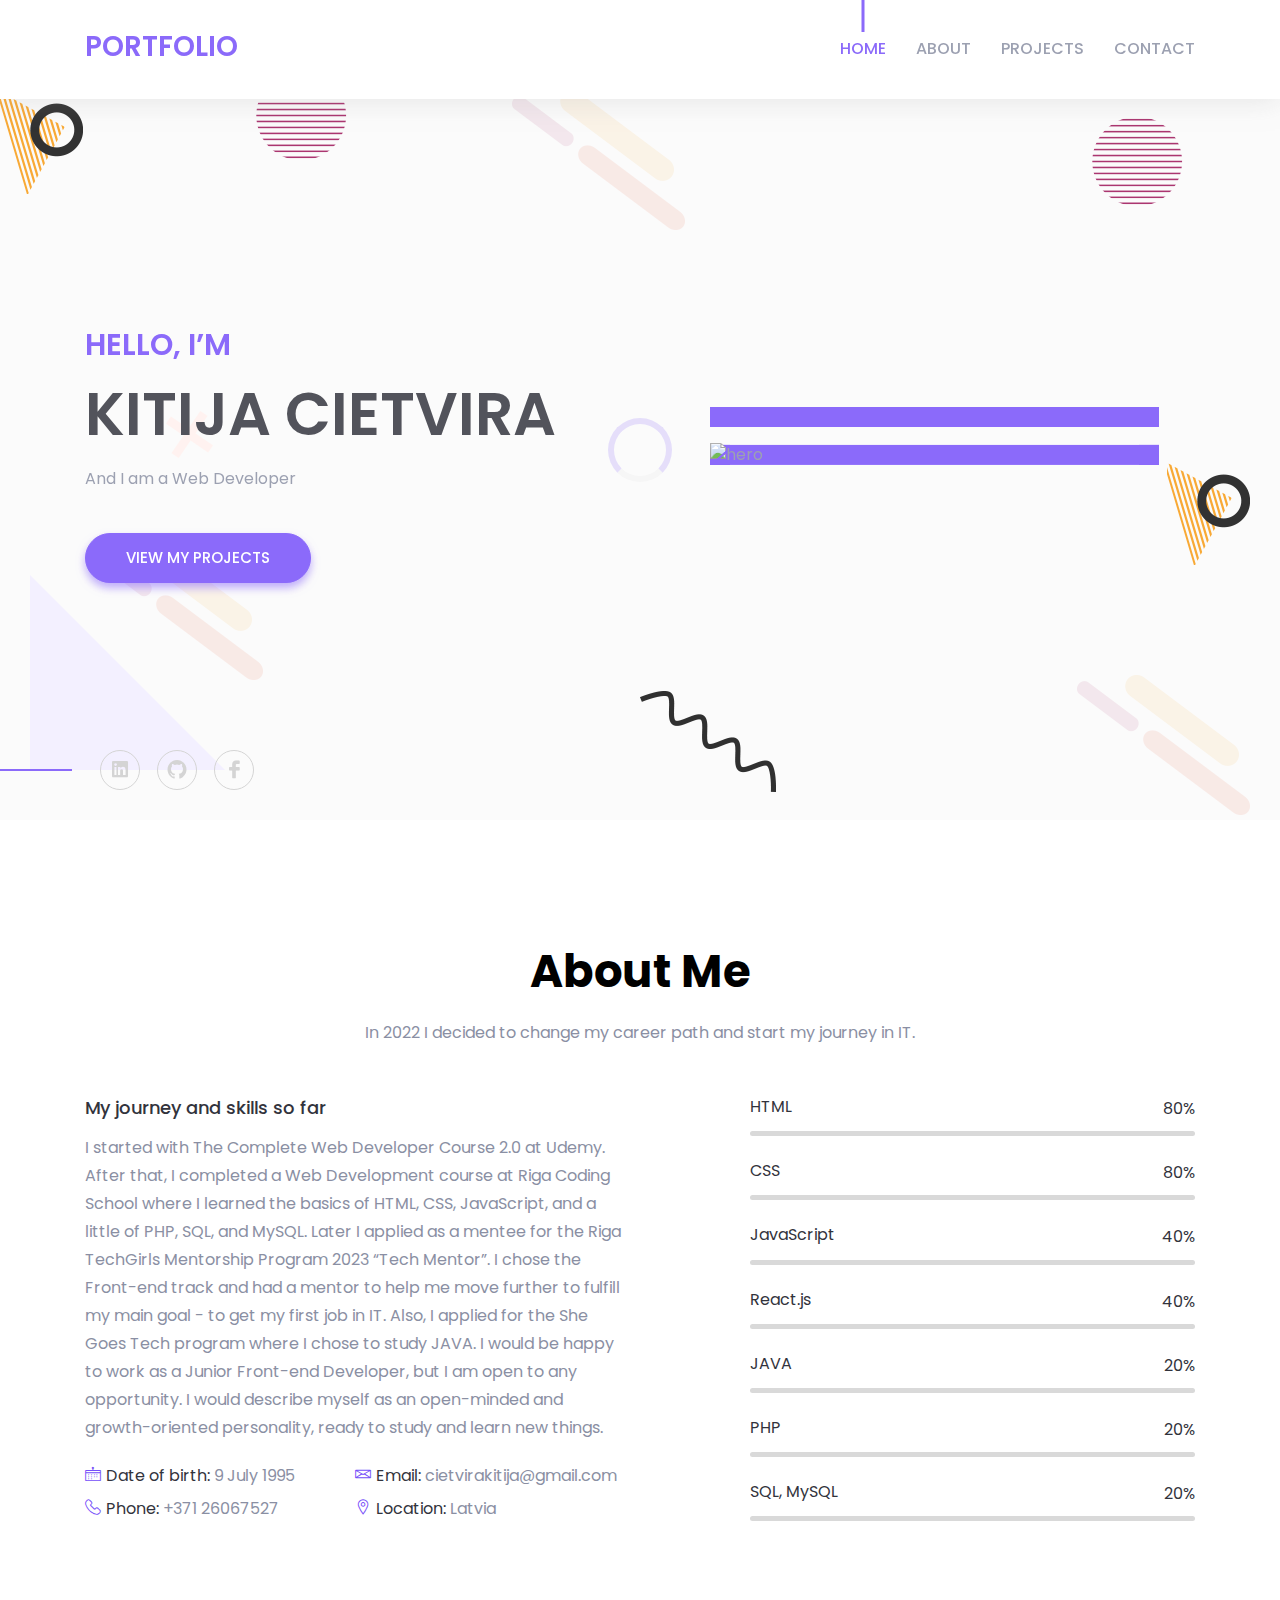
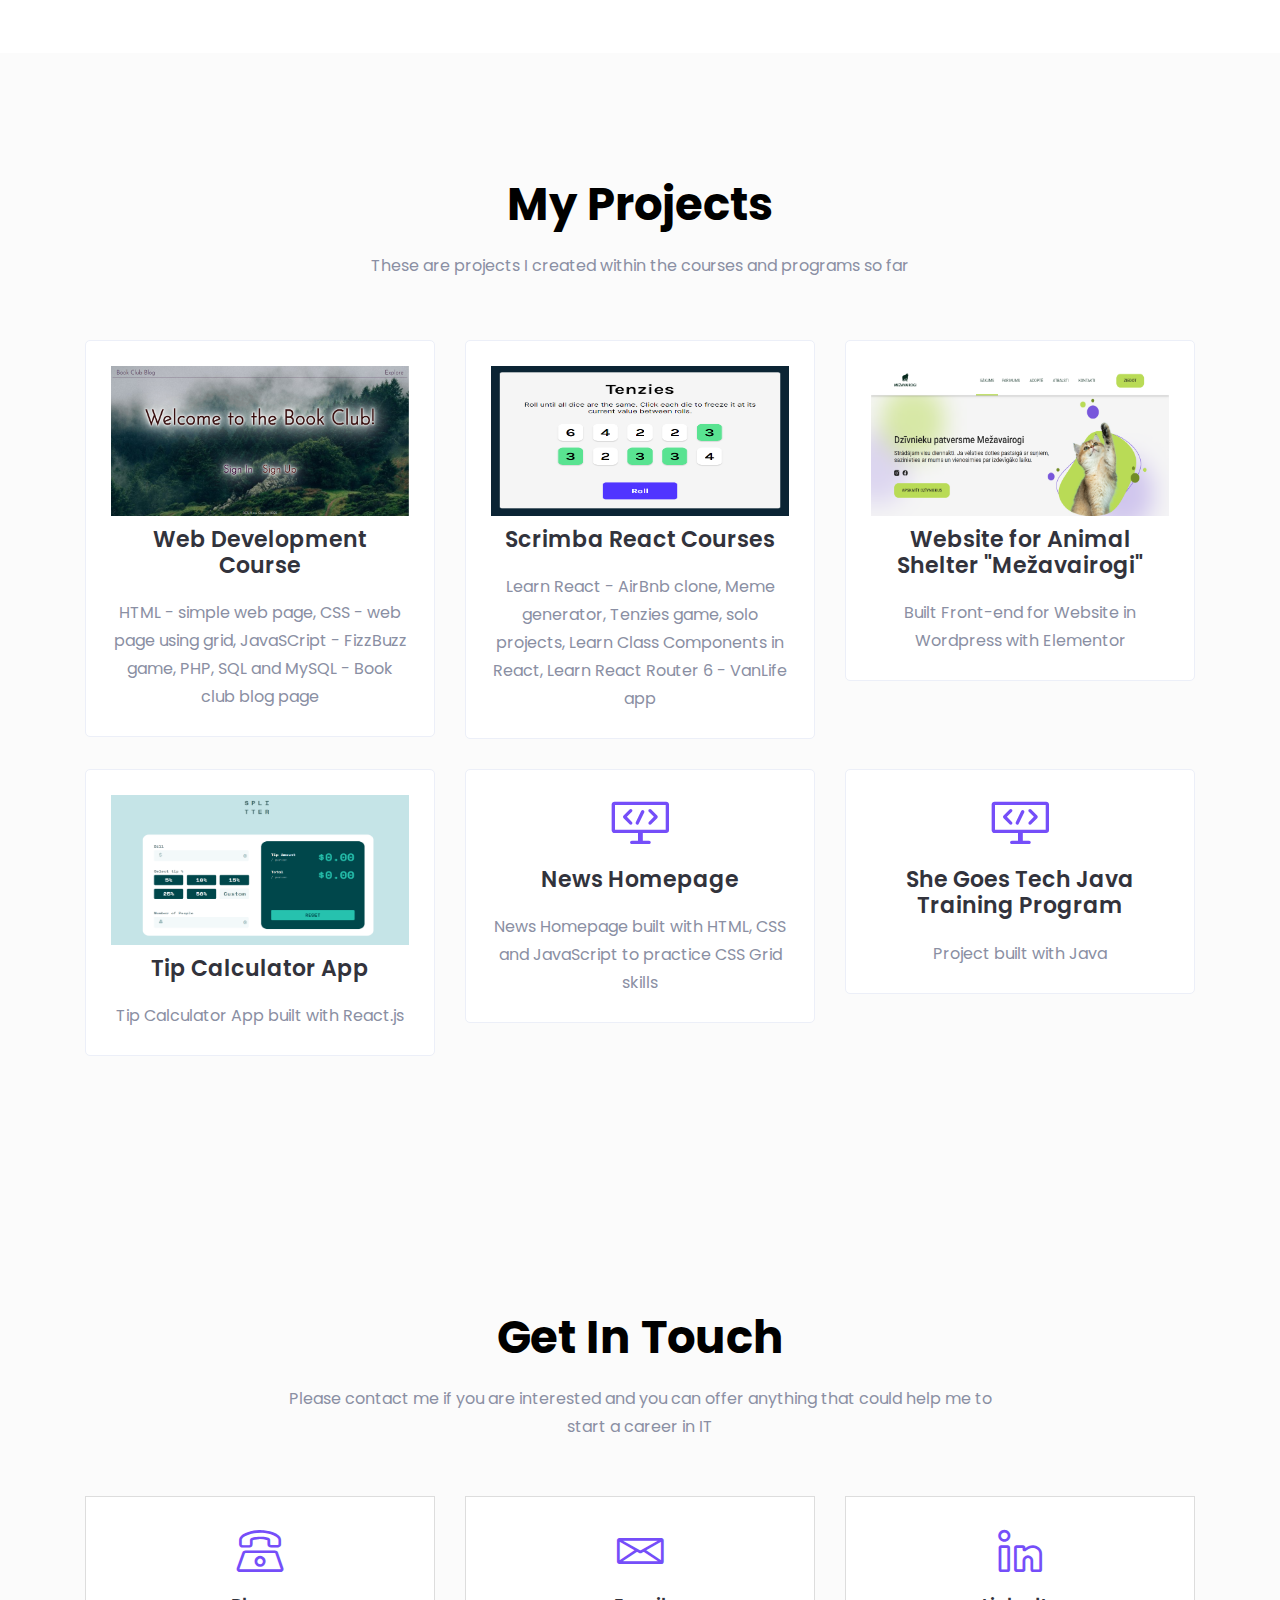
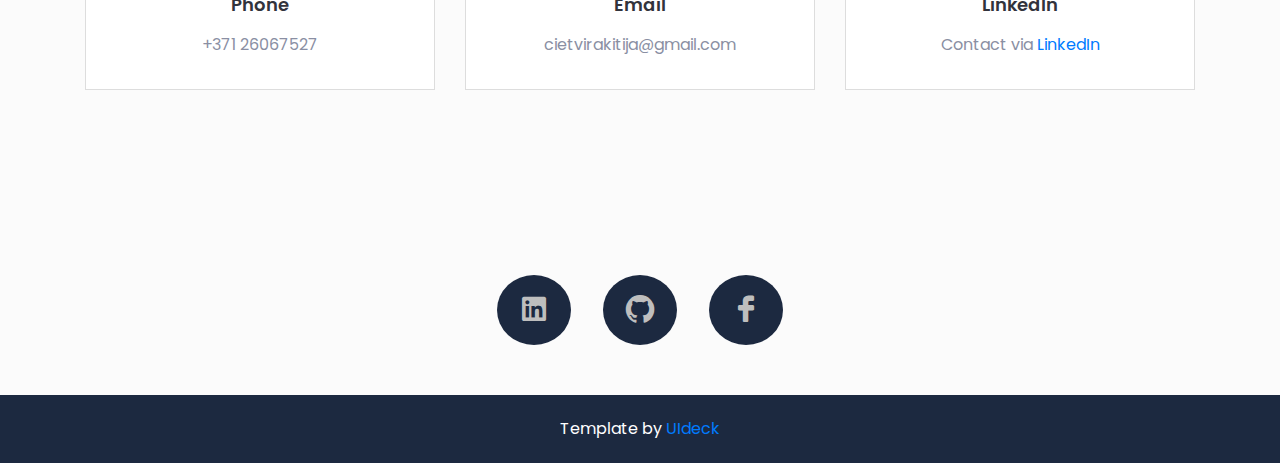
==== commit f8140670: "init" ====
--- a/index.html
+++ b/index.html
@@ -403,11 +403,11 @@
                 <div class="col-lg-4 col-md-6 col-sm-8">
                     <div class="single-service text-center mt-30">
                         <div class="service-icon">
-                            <i class="lni-code-alt"></i>
+                            <a href="project_page_5.html"><i class="lni-code-alt"></i></a>
                         </div>
                         <div class="service-content">
-                            <h4 class="service-title"><a href="#">Project #6</a></h4>
-                            <p>About Project #6</p>
+                            <h4 class="service-title"><a href="project_page_5.html">News Homepage</a></h4>
+                            <p>News Homepage built with HTML, CSS and JavaScript to practice CSS Grid skills</p>
                         </div>
                     </div> <!-- single service -->
                 </div>
@@ -415,12 +415,12 @@
                     <div class="single-service text-center mt-30">
                         <div class="service-icon">
                             <div class="service-icon">
-                                <a href="project_page_5.html"><i class="lni-code-alt"></i></a>
+                                <a href="project_page_6.html"><i class="lni-code-alt"></i></a>
                             </div>
                         </div>
                         <div class="service-content">
-                            <h4 class="service-title"><a href="project_page_5.html">She Goes Tech Java Training Program</a></h4>
-                            <p>About Project #5 - add future projects</p>
+                            <h4 class="service-title"><a href="project_page_6.html">She Goes Tech Java Training Program</a></h4>
+                            <p>Project built with Java</p>
                         </div>
                     </div> <!-- single service -->
                 </div>
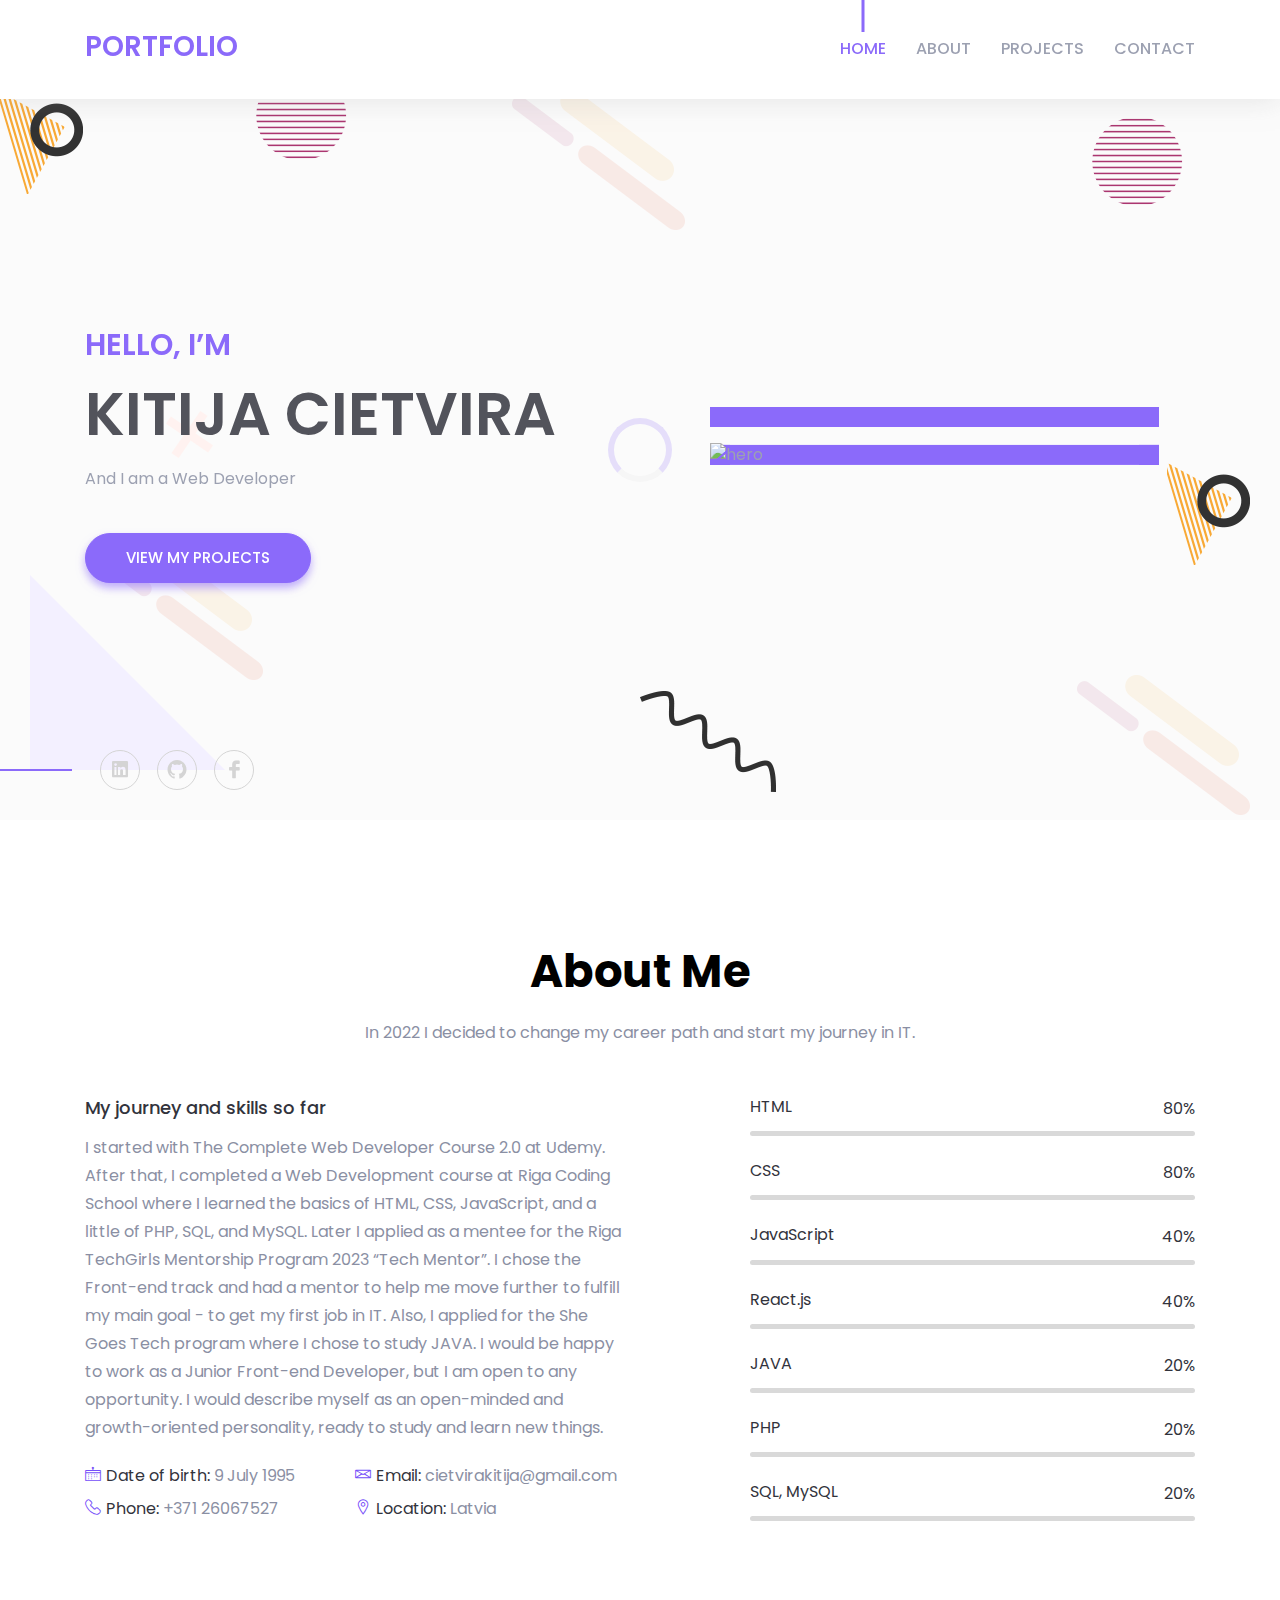
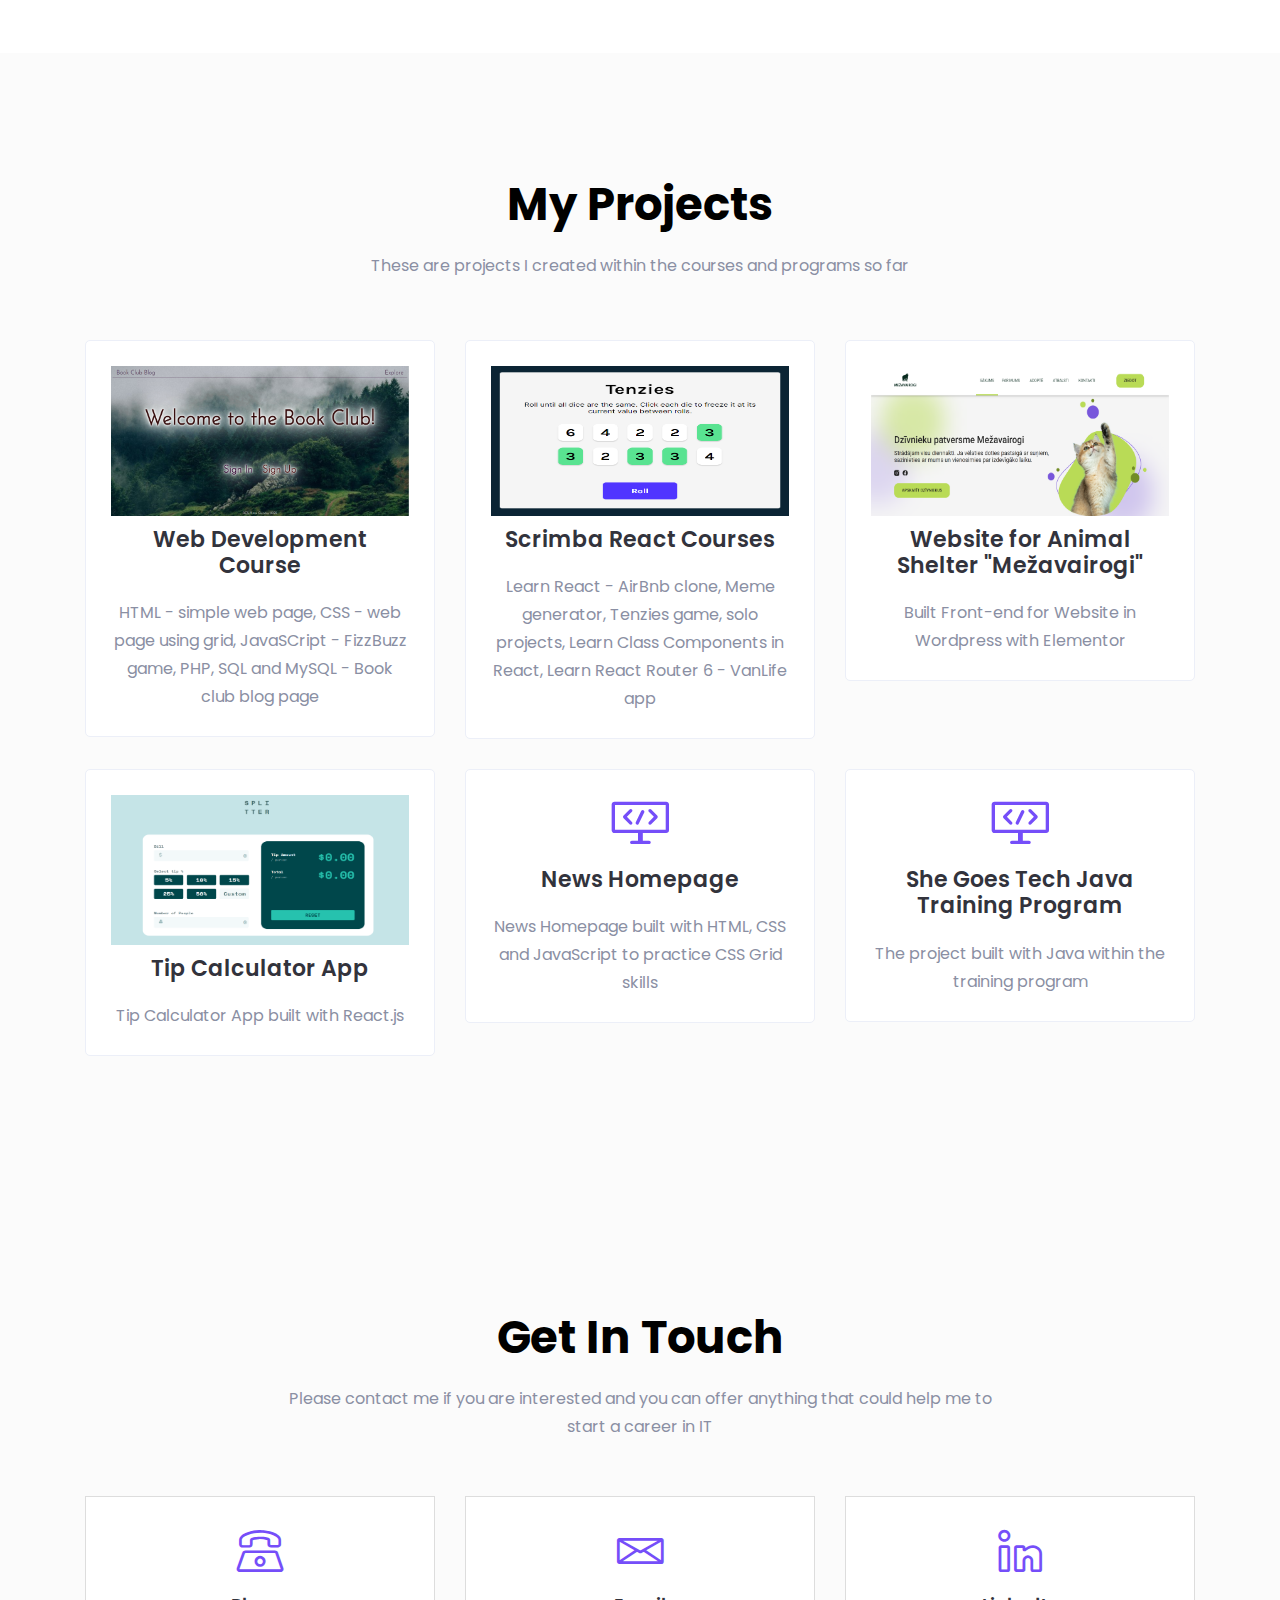
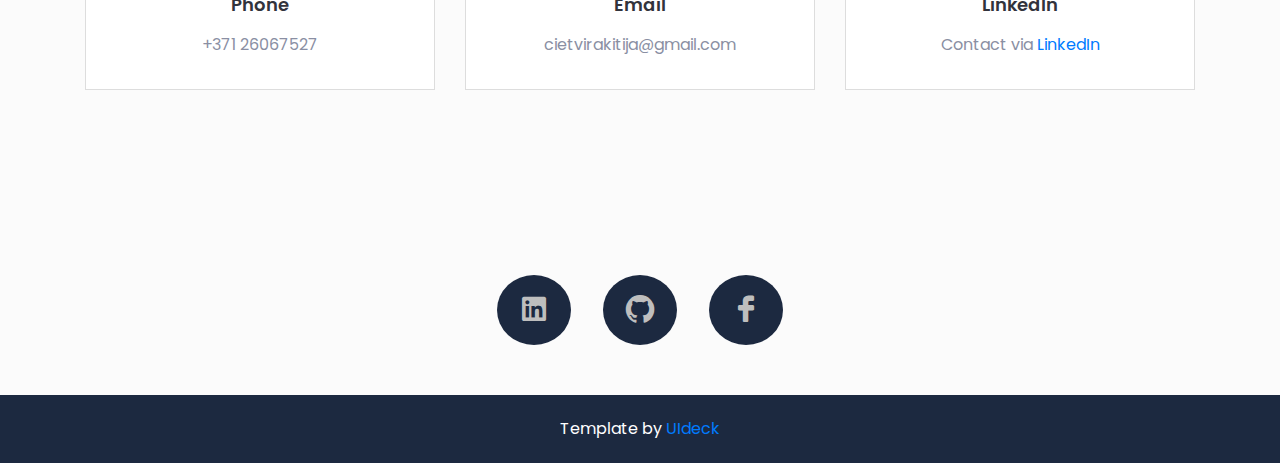
==== commit 41a2aa9d: "init" ====
--- a/index.html
+++ b/index.html
@@ -420,7 +420,7 @@
                         </div>
                         <div class="service-content">
                             <h4 class="service-title"><a href="project_page_6.html">She Goes Tech Java Training Program</a></h4>
-                            <p>Project built with Java</p>
+                            <p>The project built with Java within the training program</p>
                         </div>
                     </div> <!-- single service -->
                 </div>
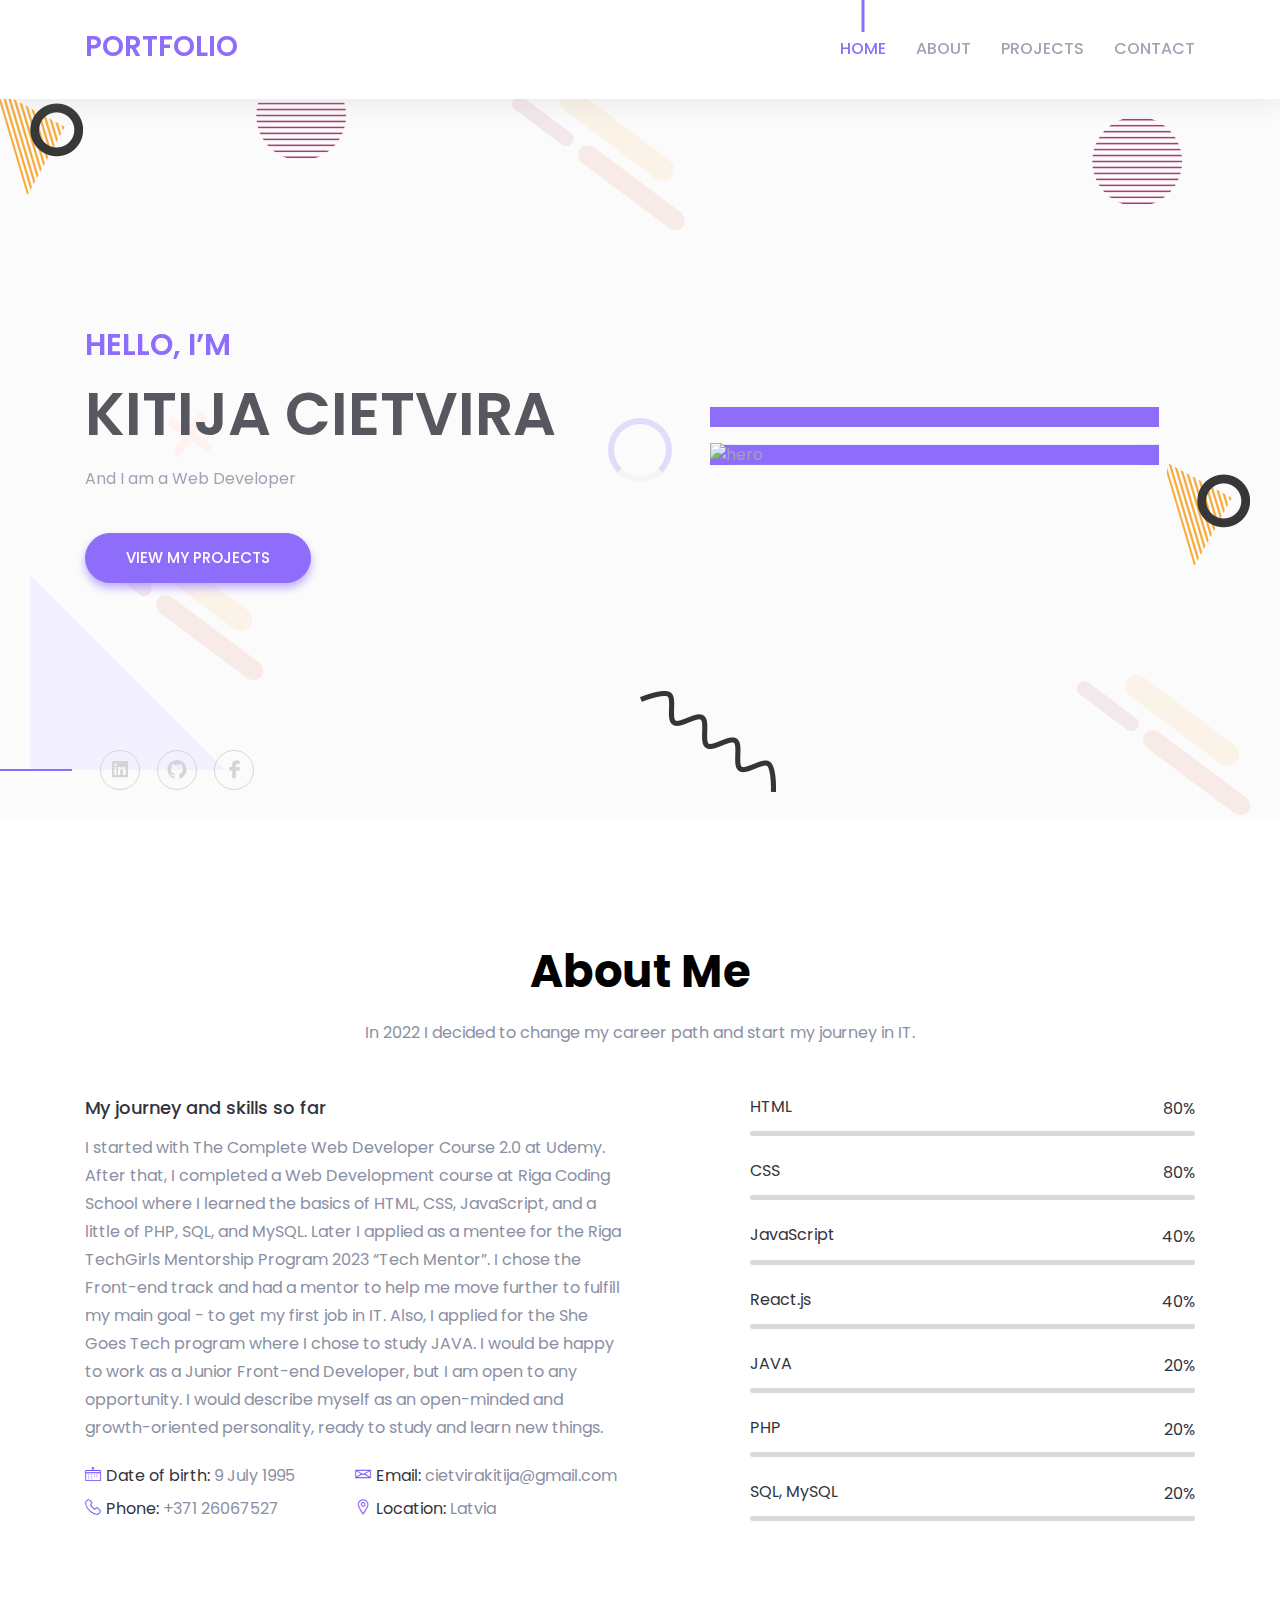
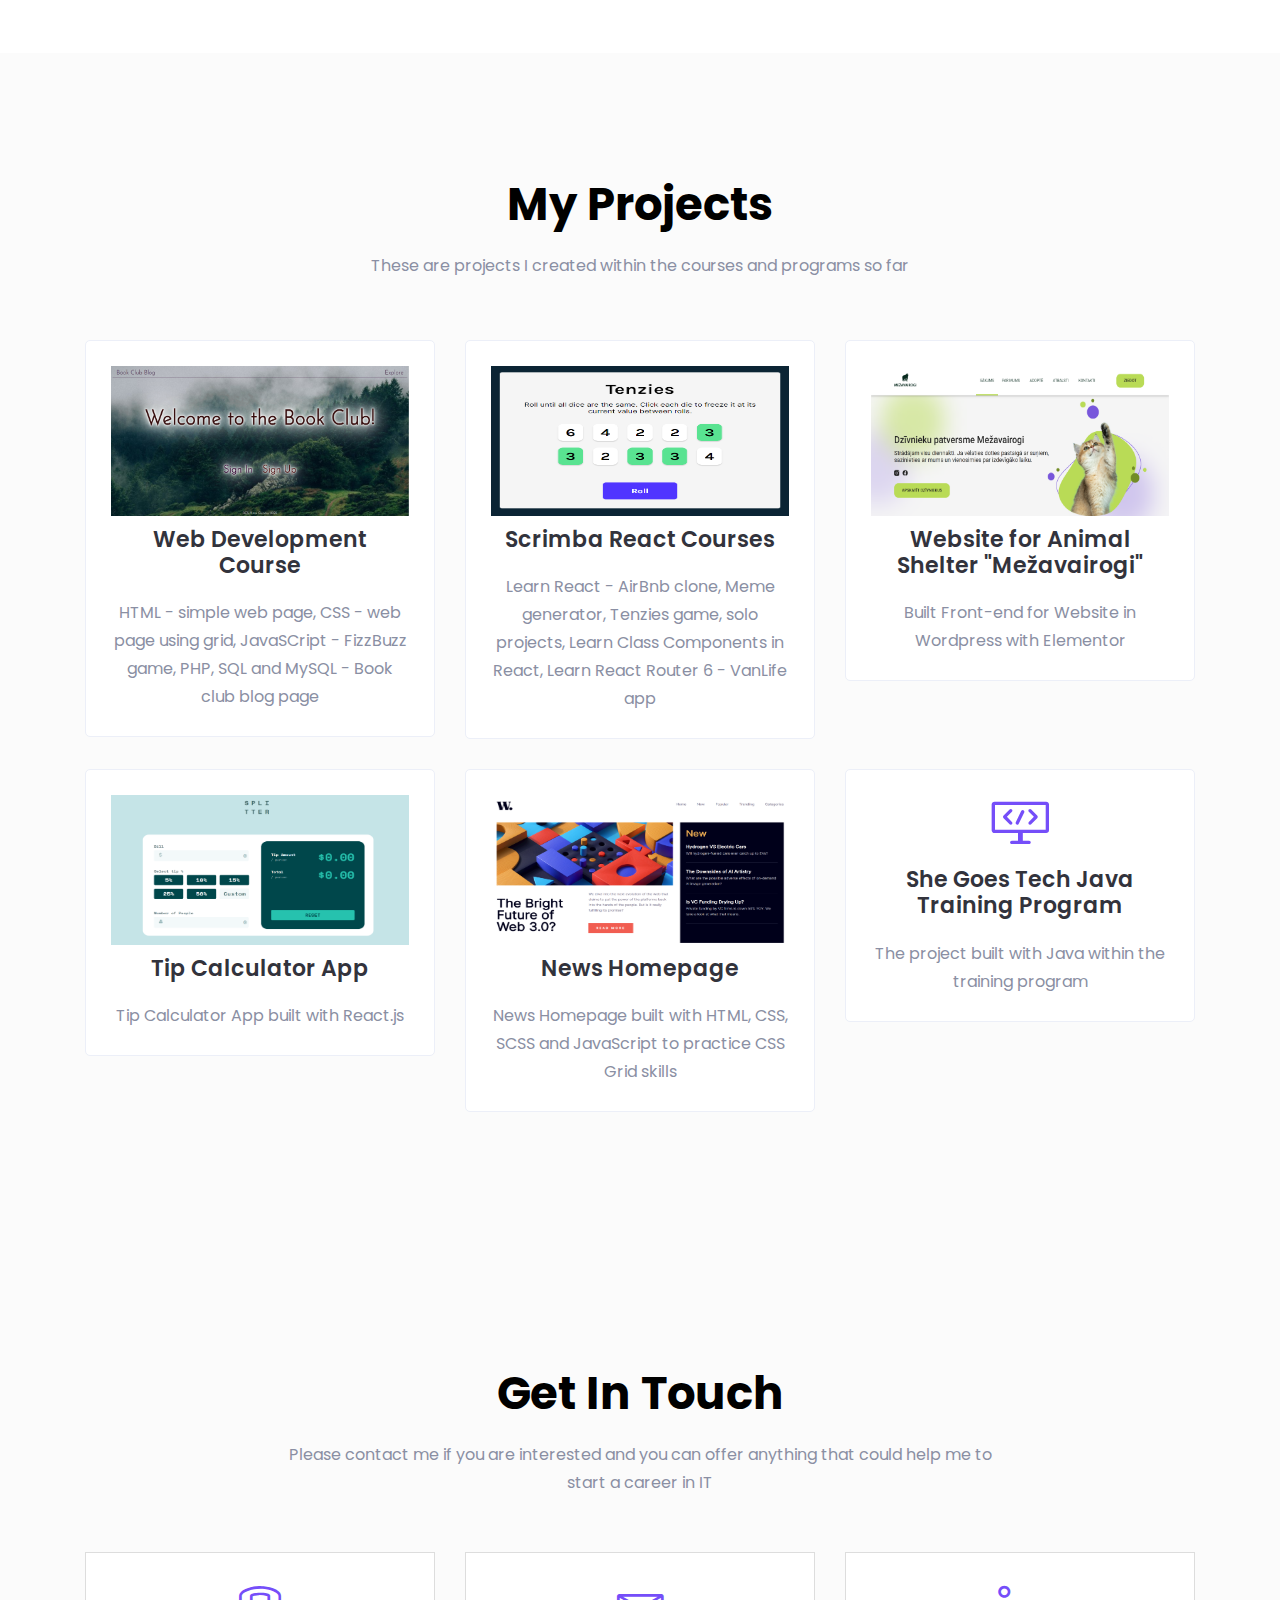
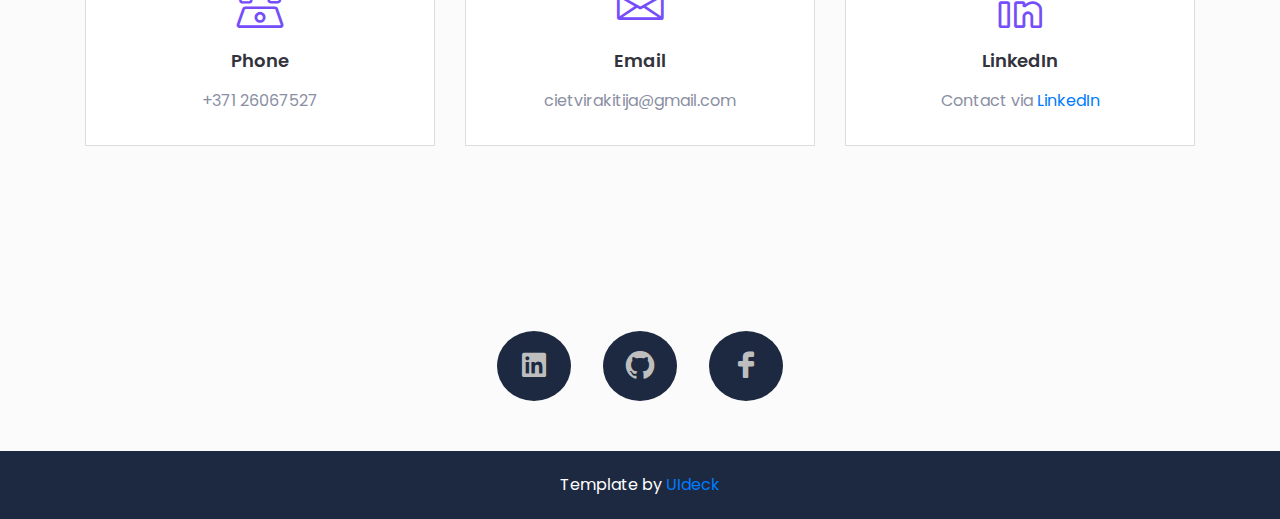
==== commit e821dd07: "init" ====
--- a/index.html
+++ b/index.html
@@ -403,11 +403,11 @@
                 <div class="col-lg-4 col-md-6 col-sm-8">
                     <div class="single-service text-center mt-30">
                         <div class="service-icon">
-                            <a href="project_page_5.html"><i class="lni-code-alt"></i></a>
+                            <a href="project_page_5.html"><img src="assets/images/work/desktop_news_page.png"></i></a>
                         </div>
                         <div class="service-content">
                             <h4 class="service-title"><a href="project_page_5.html">News Homepage</a></h4>
-                            <p>News Homepage built with HTML, CSS and JavaScript to practice CSS Grid skills</p>
+                            <p>News Homepage built with HTML, CSS, SCSS and JavaScript to practice CSS Grid skills</p>
                         </div>
                     </div> <!-- single service -->
                 </div>
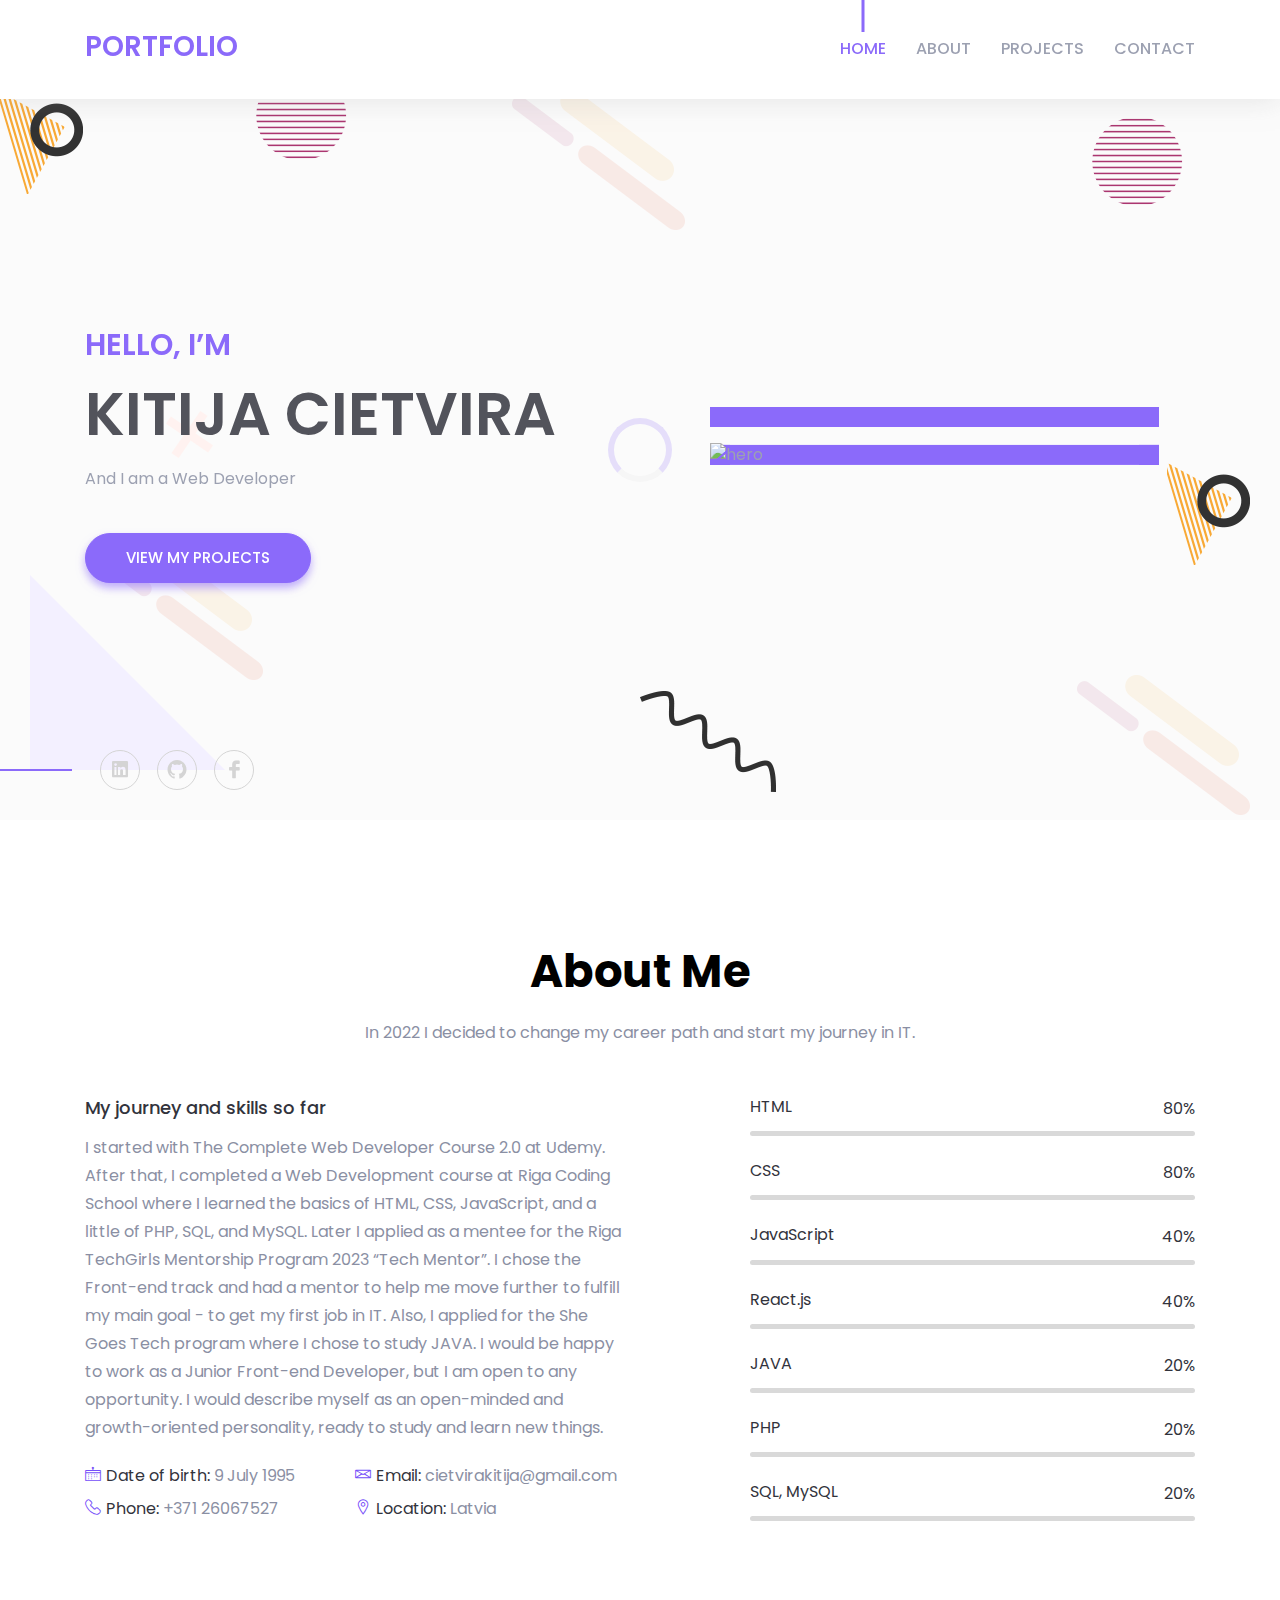
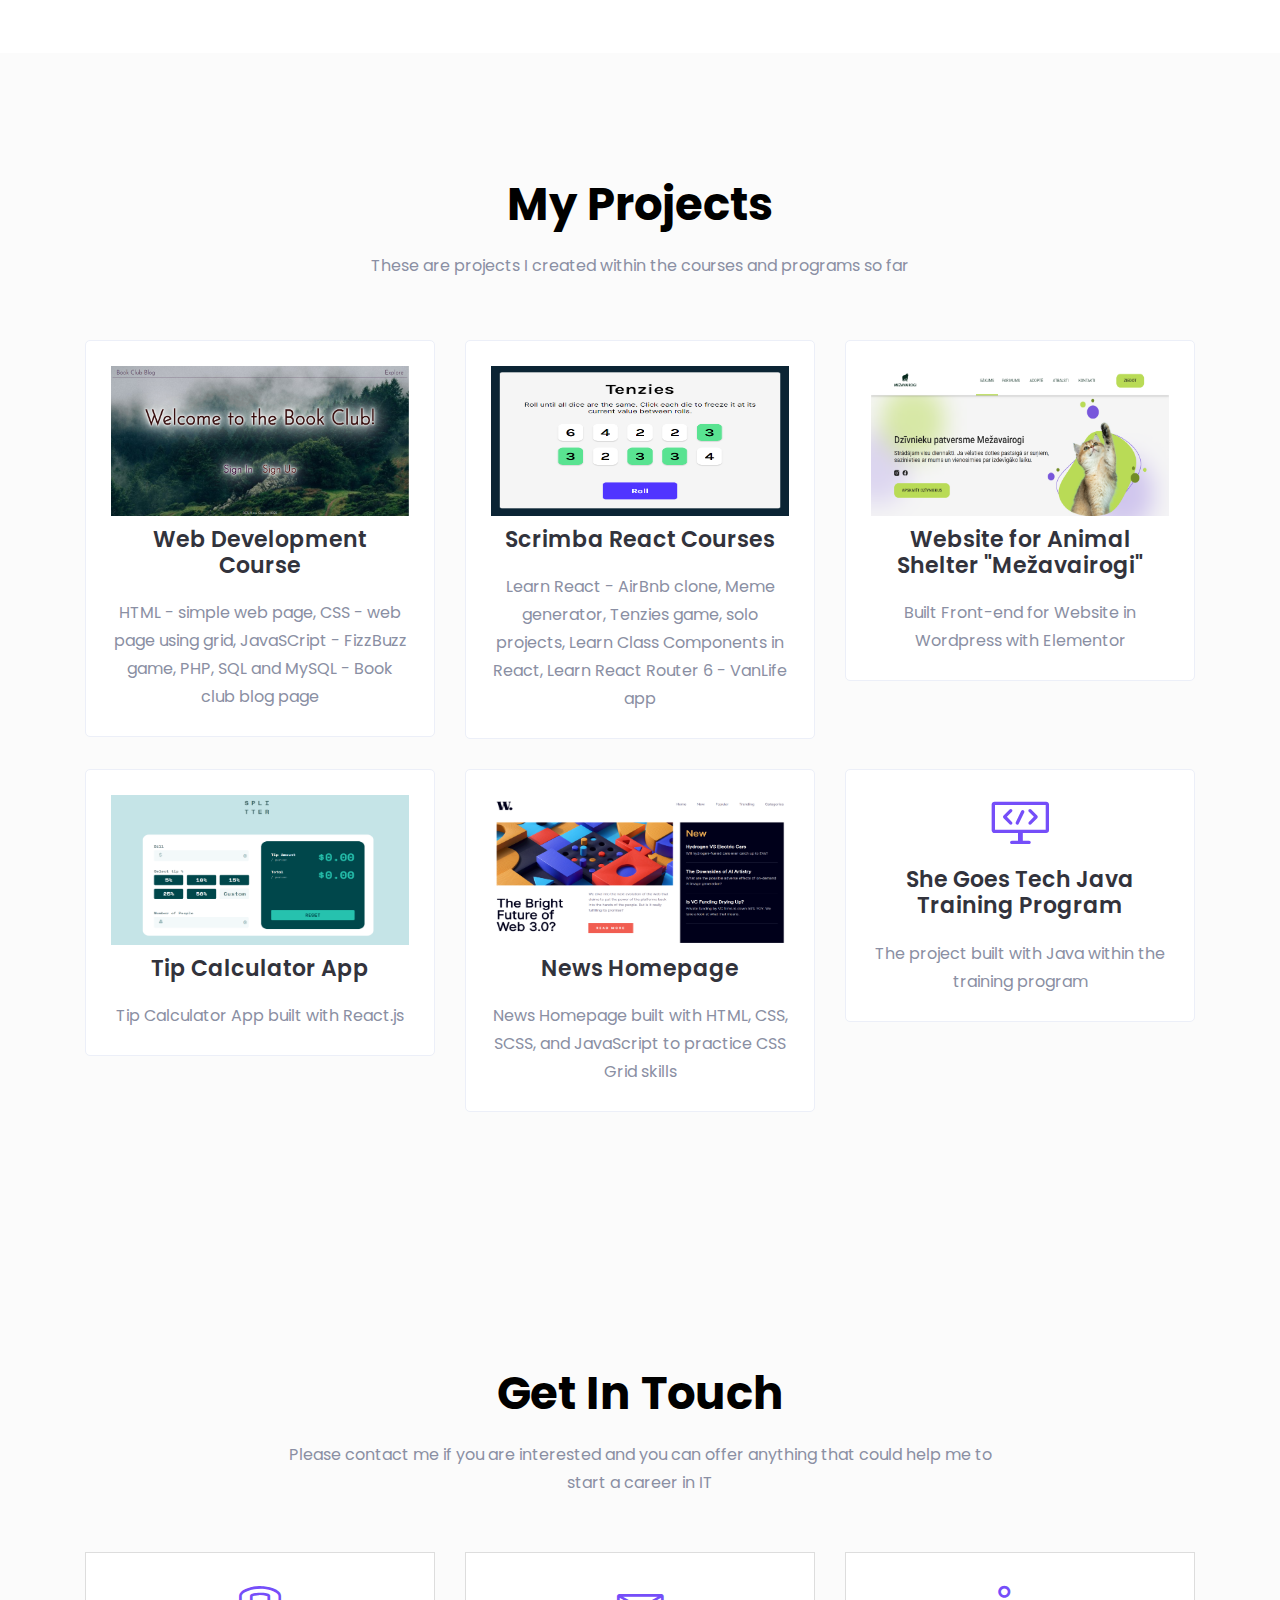
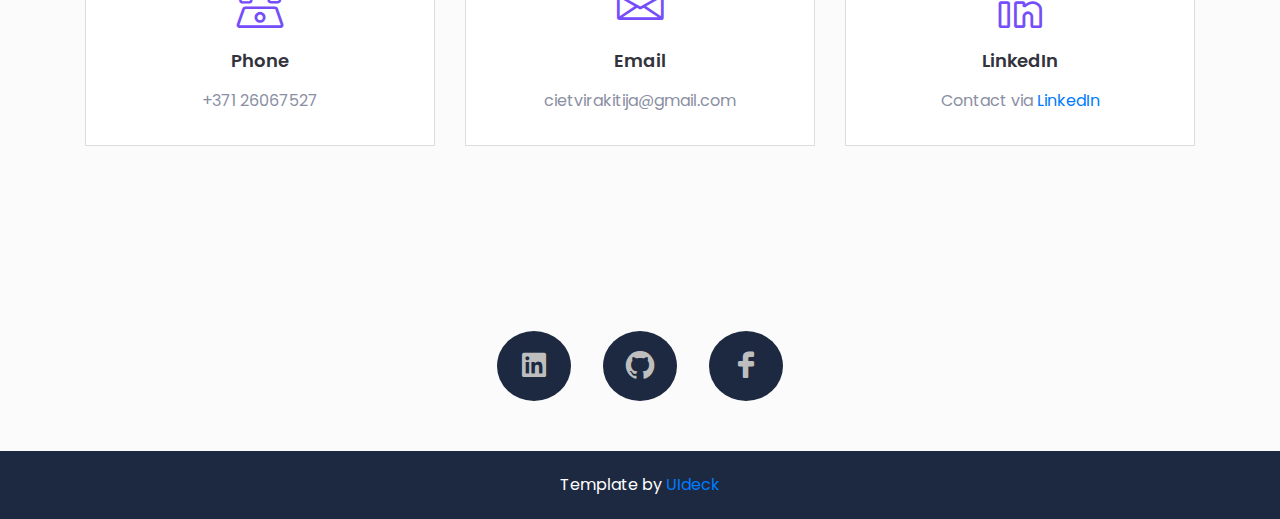
==== commit aa626088: "init" ====
--- a/index.html
+++ b/index.html
@@ -407,7 +407,7 @@
                         </div>
                         <div class="service-content">
                             <h4 class="service-title"><a href="project_page_5.html">News Homepage</a></h4>
-                            <p>News Homepage built with HTML, CSS, SCSS and JavaScript to practice CSS Grid skills</p>
+                            <p>News Homepage built with HTML, CSS, SCSS, and JavaScript to practice CSS Grid skills</p>
                         </div>
                     </div> <!-- single service -->
                 </div>
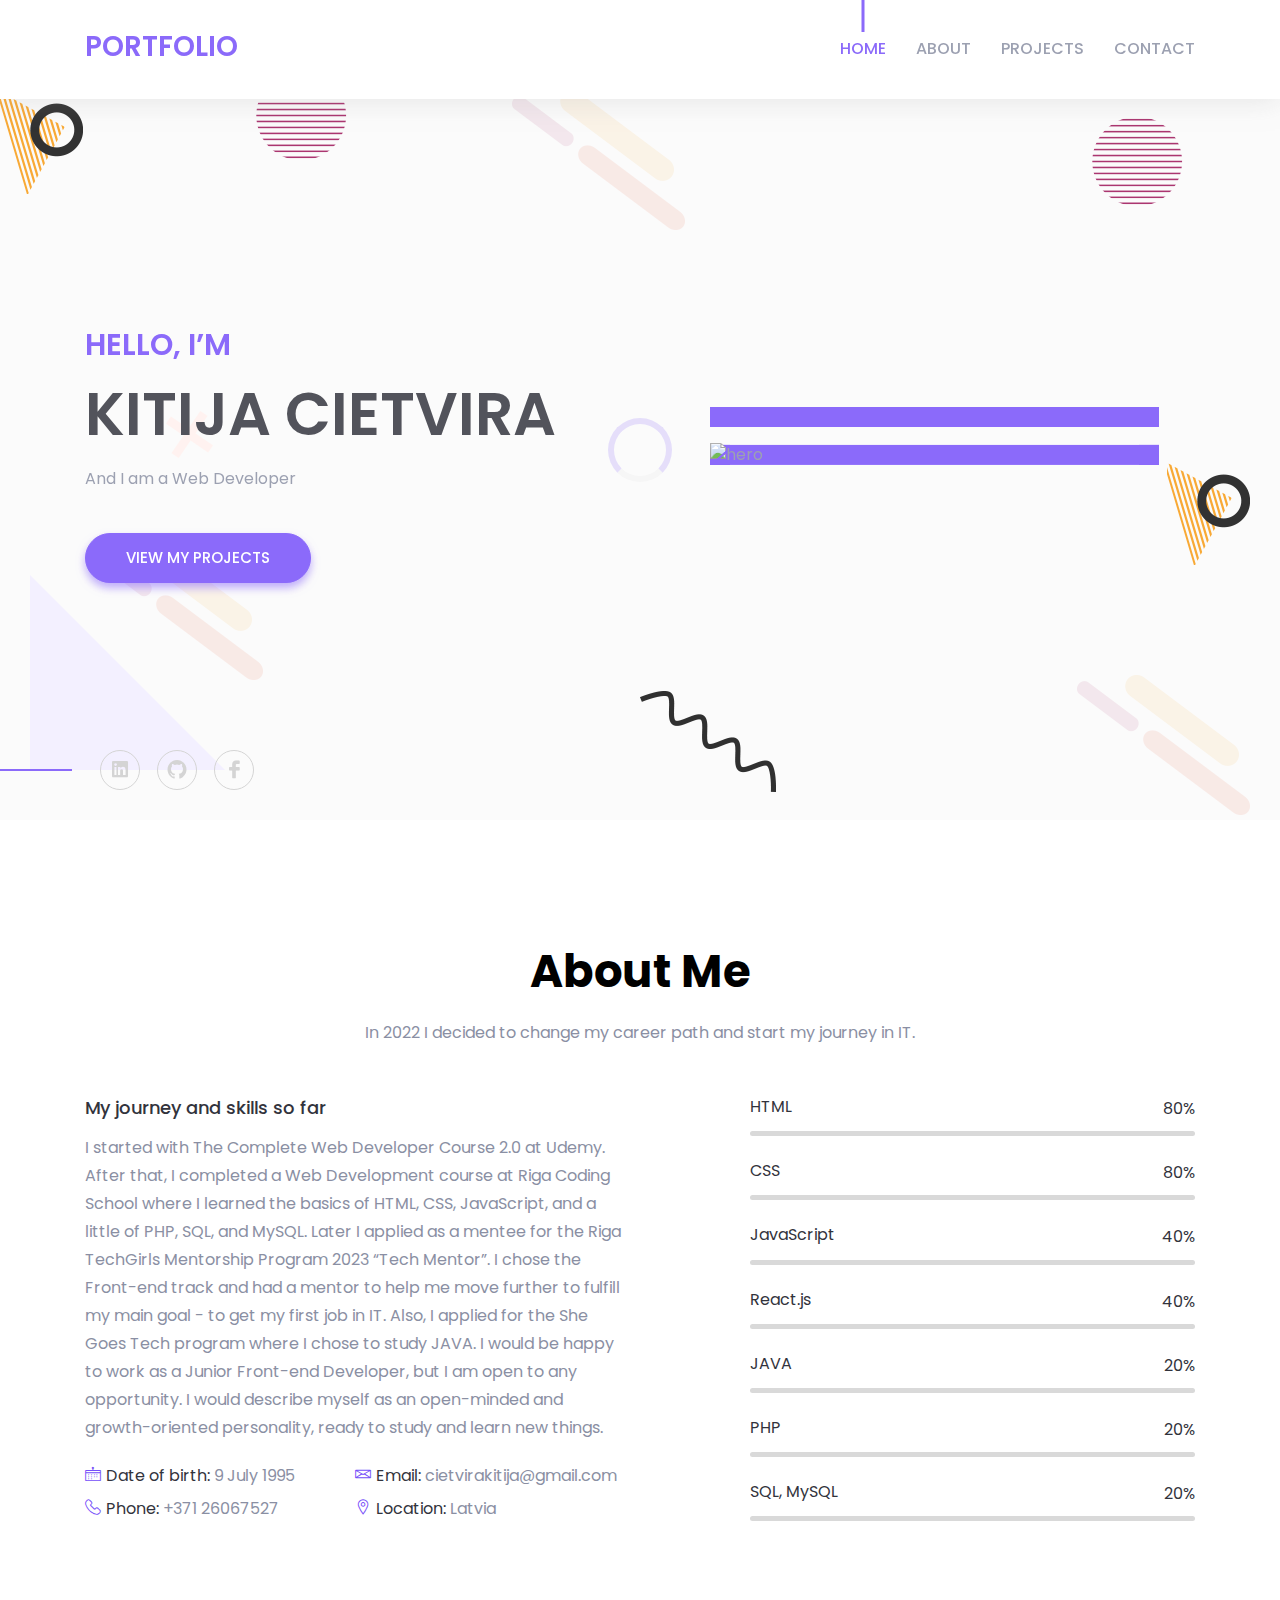
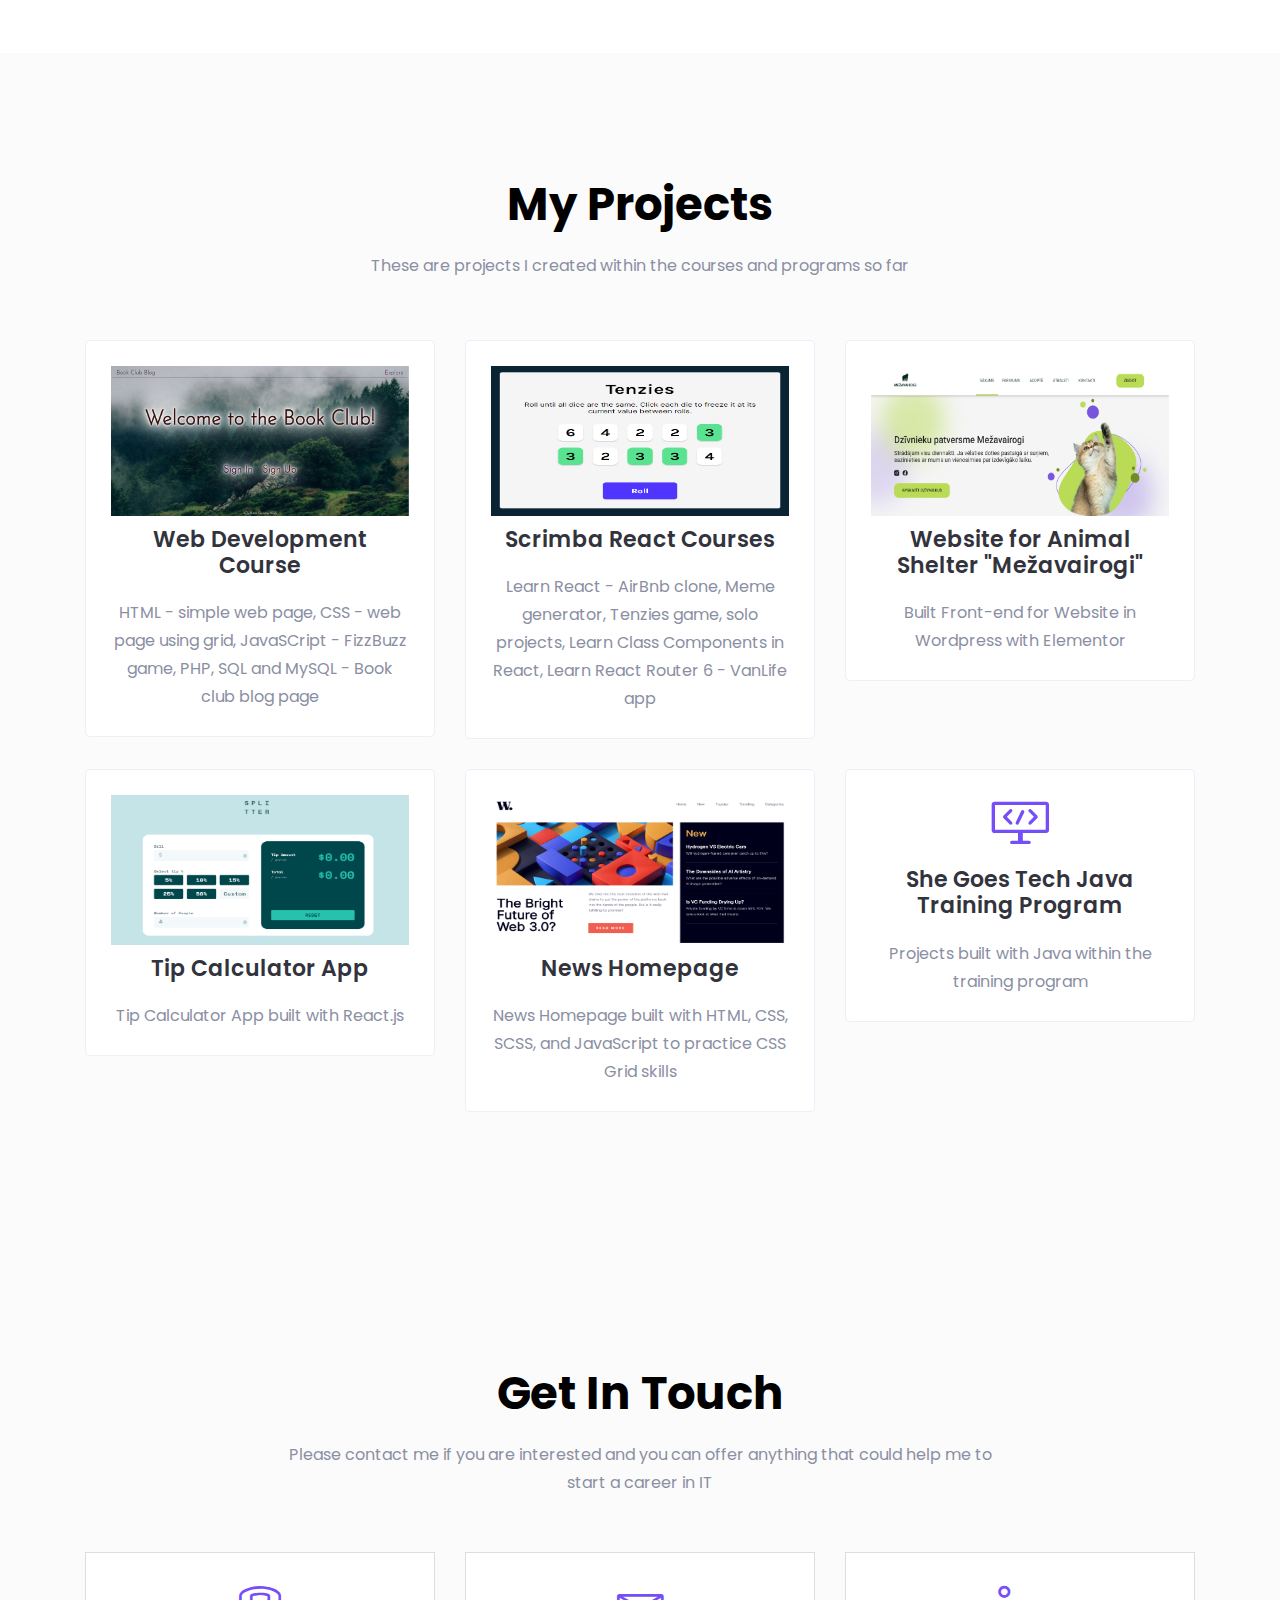
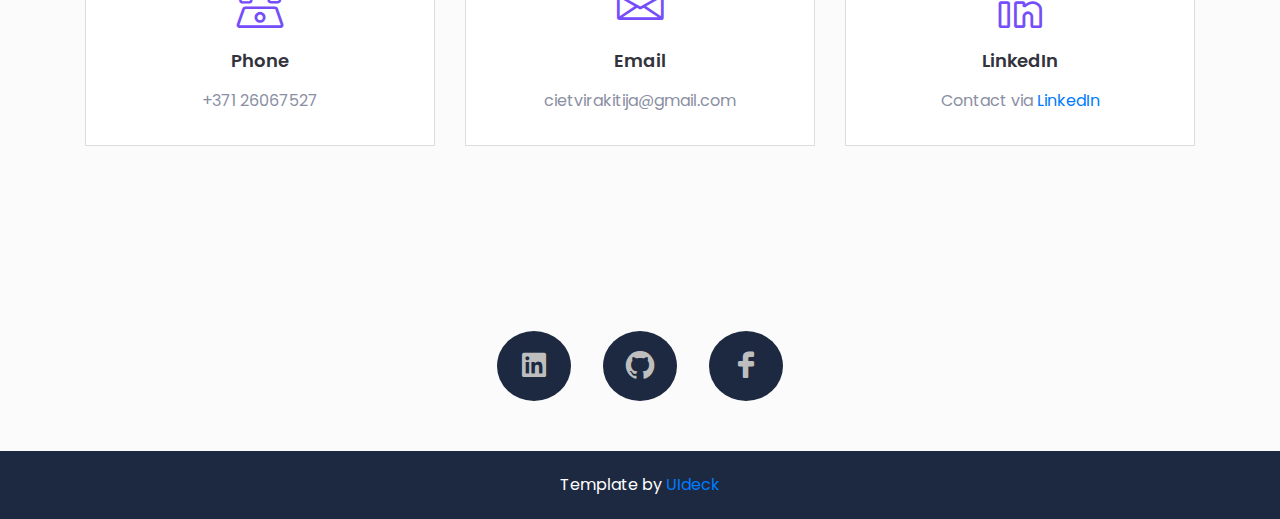
==== commit 881083e6: "init" ====
--- a/index.html
+++ b/index.html
@@ -420,7 +420,7 @@
                         </div>
                         <div class="service-content">
                             <h4 class="service-title"><a href="project_page_6.html">She Goes Tech Java Training Program</a></h4>
-                            <p>The project built with Java within the training program</p>
+                            <p>Projects built with Java within the training program</p>
                         </div>
                     </div> <!-- single service -->
                 </div>
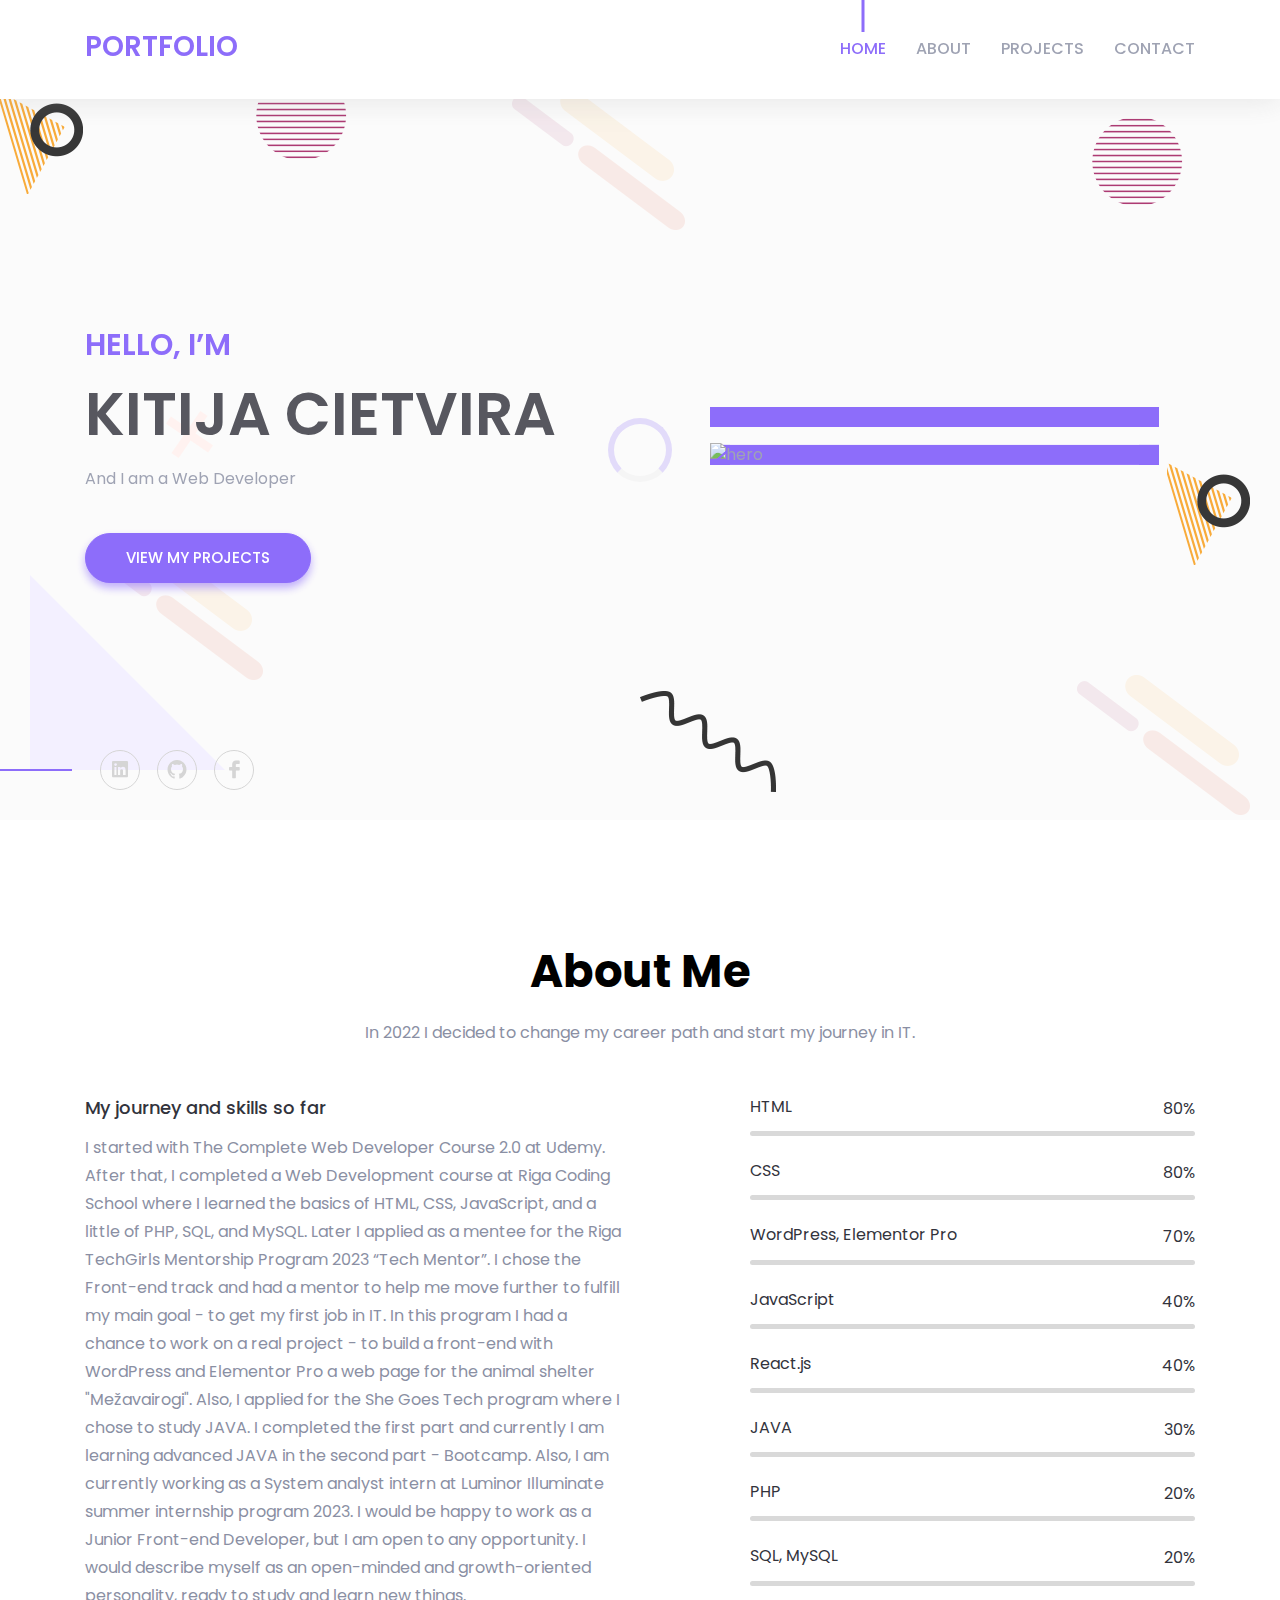
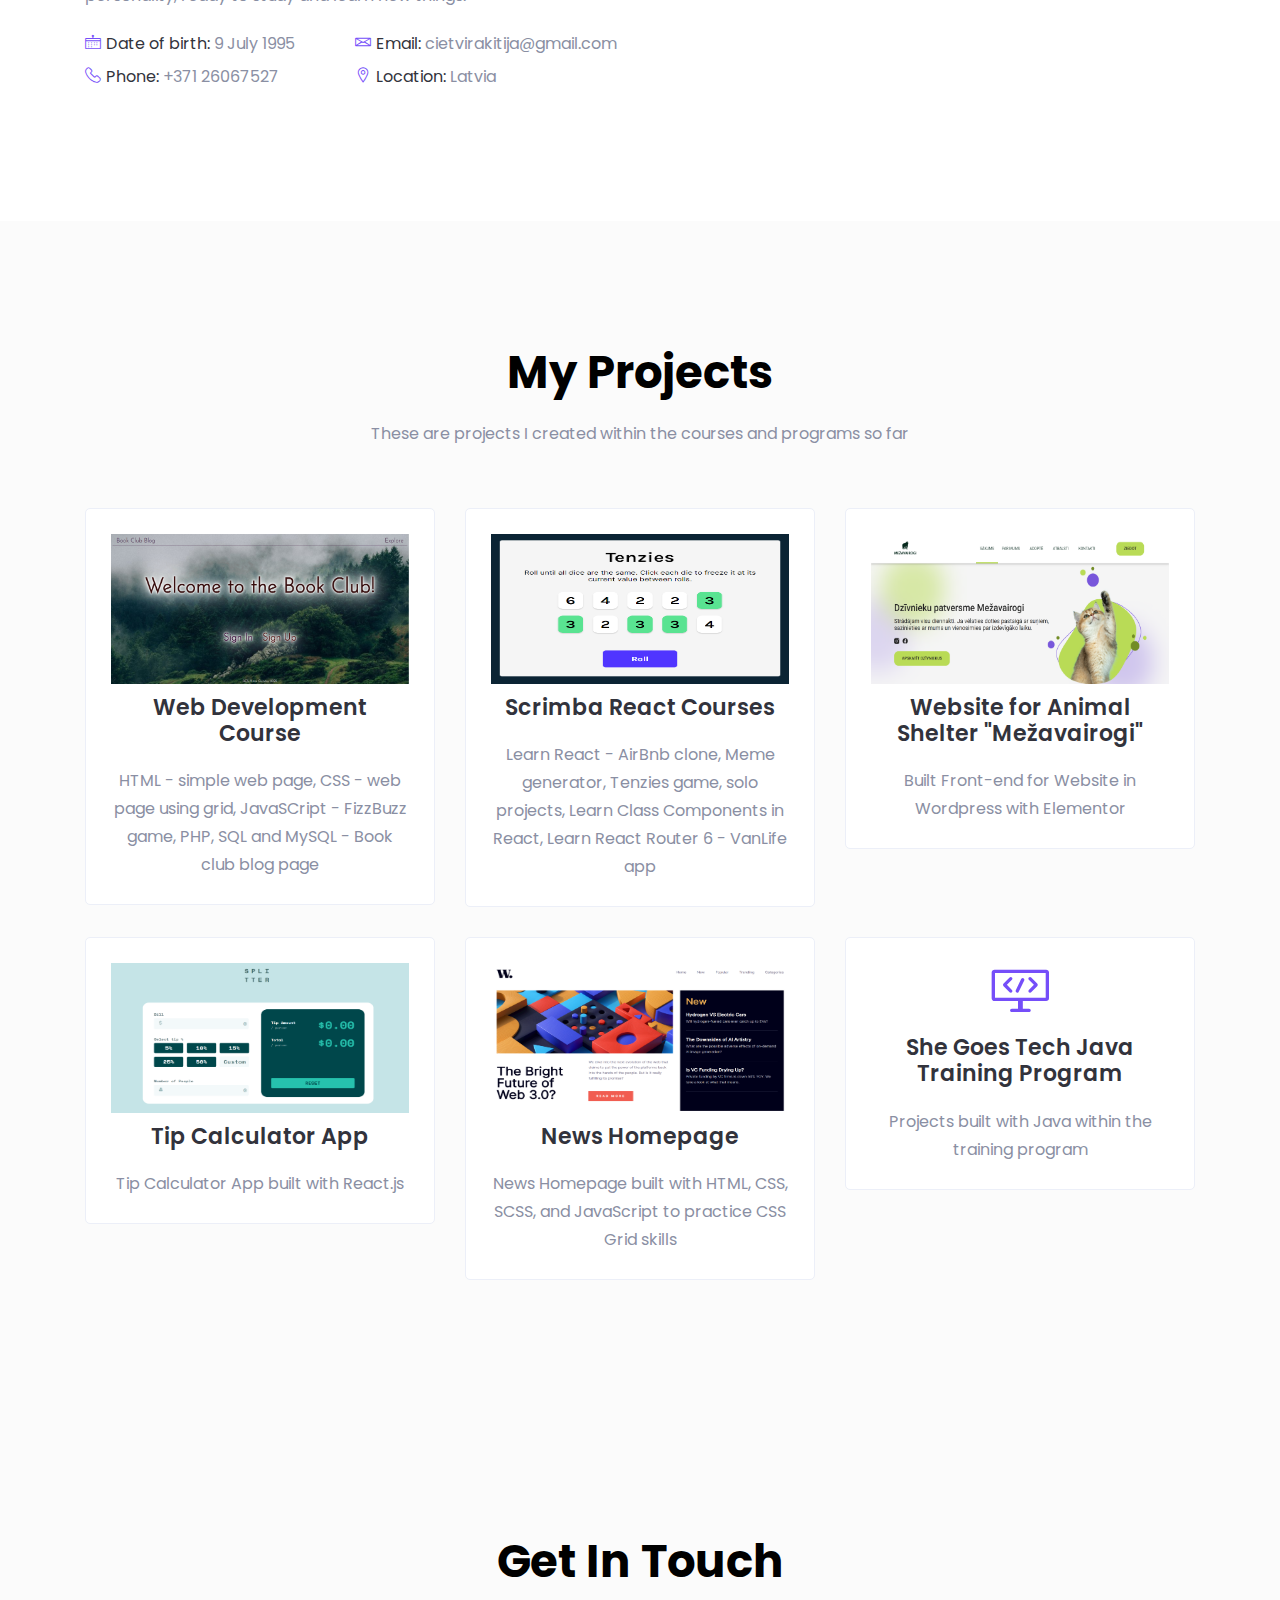
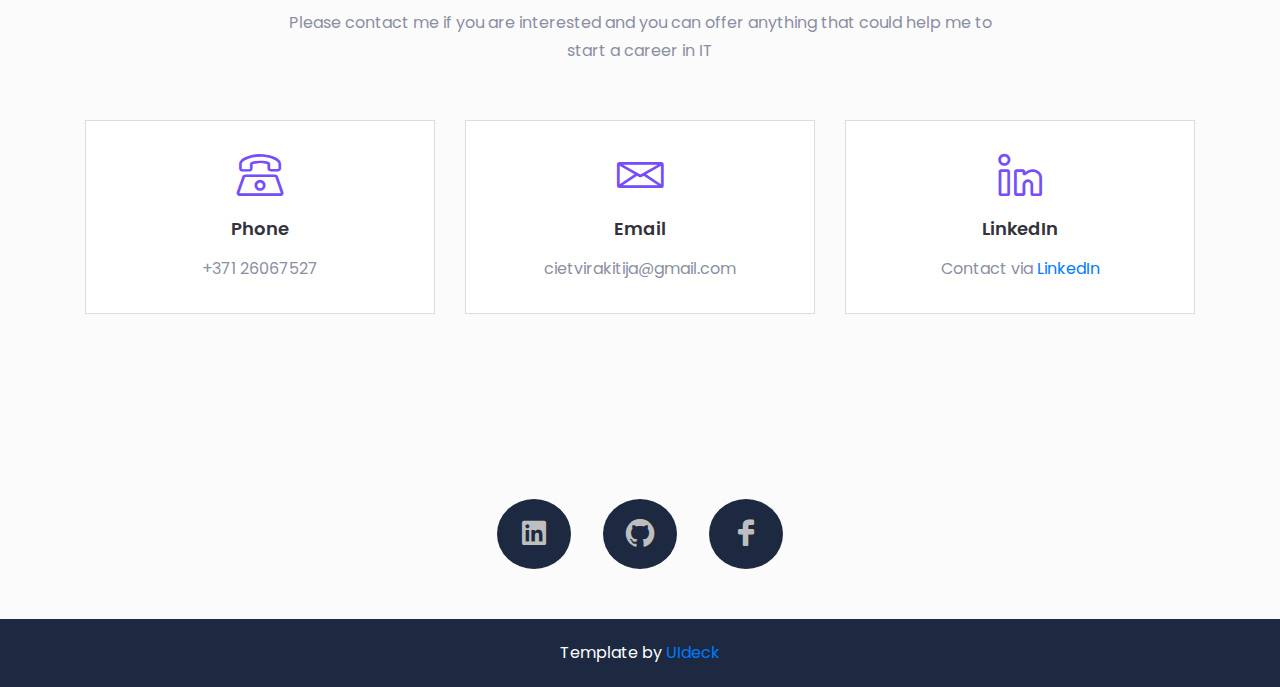
==== commit dd0a516f: "init" ====
--- a/index.html
+++ b/index.html
@@ -171,11 +171,17 @@
                 <div class="col-lg-6">
                     <div class="about-content mt-50">
                         <h5 class="about-title">My journey and skills so far</h5>
-                        <p>I started with The Complete Web Developer Course 2.0 at Udemy. After that, I completed a Web Development course at Riga Coding School where I learned the basics 
-                            of HTML, CSS, JavaScript, and a little of PHP, SQL, and MySQL. Later I applied as a mentee for the Riga TechGirls Mentorship Program 2023 “Tech Mentor”. 
-                            I chose the Front-end track and had a mentor to help me move further to fulfill my main goal - to get my first job in IT. Also, I applied for 
-                            the She Goes Tech program where I chose to study JAVA. I would be happy to work as a Junior Front-end Developer, but I am open to any opportunity. 
-                            I would describe myself as an open-minded and growth-oriented personality, ready to study and learn new things.</p>
+                        <p>I started with The Complete Web Developer Course 2.0 at Udemy. After that, I completed a Web Development 
+                            course at Riga Coding School where I learned the basics of HTML, CSS, JavaScript, and a little of PHP, SQL, 
+                            and MySQL. Later I applied as a mentee for the Riga TechGirls Mentorship Program 2023 “Tech Mentor”. 
+                            I chose the Front-end track and had a mentor to help me move further to fulfill my main goal - to get my 
+                            first job in IT. In this program I had a chance to work on a real project - to build a front-end with WordPress 
+                            and Elementor Pro a web page for the animal shelter "Mežavairogi". Also, I applied for the She Goes Tech program 
+                            where I chose to study JAVA. I completed the first part and currently I am learning advanced JAVA 
+                            in the second part - Bootcamp. Also, I am currently working as a System analyst intern at Luminor Illuminate 
+                            summer internship program 2023.  I would be happy to work as a Junior Front-end Developer, but I am open to any 
+                            opportunity. I would describe myself as an open-minded and growth-oriented personality, ready to study and learn 
+                            new things.</p>
                         <ul class="clearfix">
                             <li>
                                 <div class="single-info d-flex align-items-center">
@@ -256,6 +262,22 @@
                         </div> <!-- skill item -->
                         <div class="skill-item mt-25">
                             <div class="skill-header">
+                                <h6 class="skill-title">WordPress, Elementor Pro</h6>
+                                <div class="skill-percentage">
+                                    <div class="count-box counted">
+                                        <span class="counter">70</span>
+                                    </div>
+                                    %
+                                </div>
+                            </div>
+                            <div class="skill-bar">
+                                <div class="bar-inner">
+                                    <div class="bar progress-line" data-width="70"></div>
+                                </div>
+                            </div>
+                        </div> <!-- skill item -->
+                        <div class="skill-item mt-25">
+                            <div class="skill-header">
                                 <h6 class="skill-title">JavaScript</h6>
                                 <div class="skill-percentage">
                                     <div class="count-box counted">
@@ -291,14 +313,14 @@
                                 <h6 class="skill-title">JAVA</h6>
                                 <div class="skill-percentage">
                                     <div class="count-box counted">
-                                        <span class="counter">20</span>
-                                    </div>
-                                    %
-                                </div>
-                            </div>
-                            <div class="skill-bar">
-                                <div class="bar-inner">
-                                    <div class="bar progress-line" data-width="20"></div>
+                                        <span class="counter">30</span>
+                                    </div>
+                                    %
+                                </div>
+                            </div>
+                            <div class="skill-bar">
+                                <div class="bar-inner">
+                                    <div class="bar progress-line" data-width="30"></div>
                                 </div>
                             </div>
                         </div> <!-- skill item -->
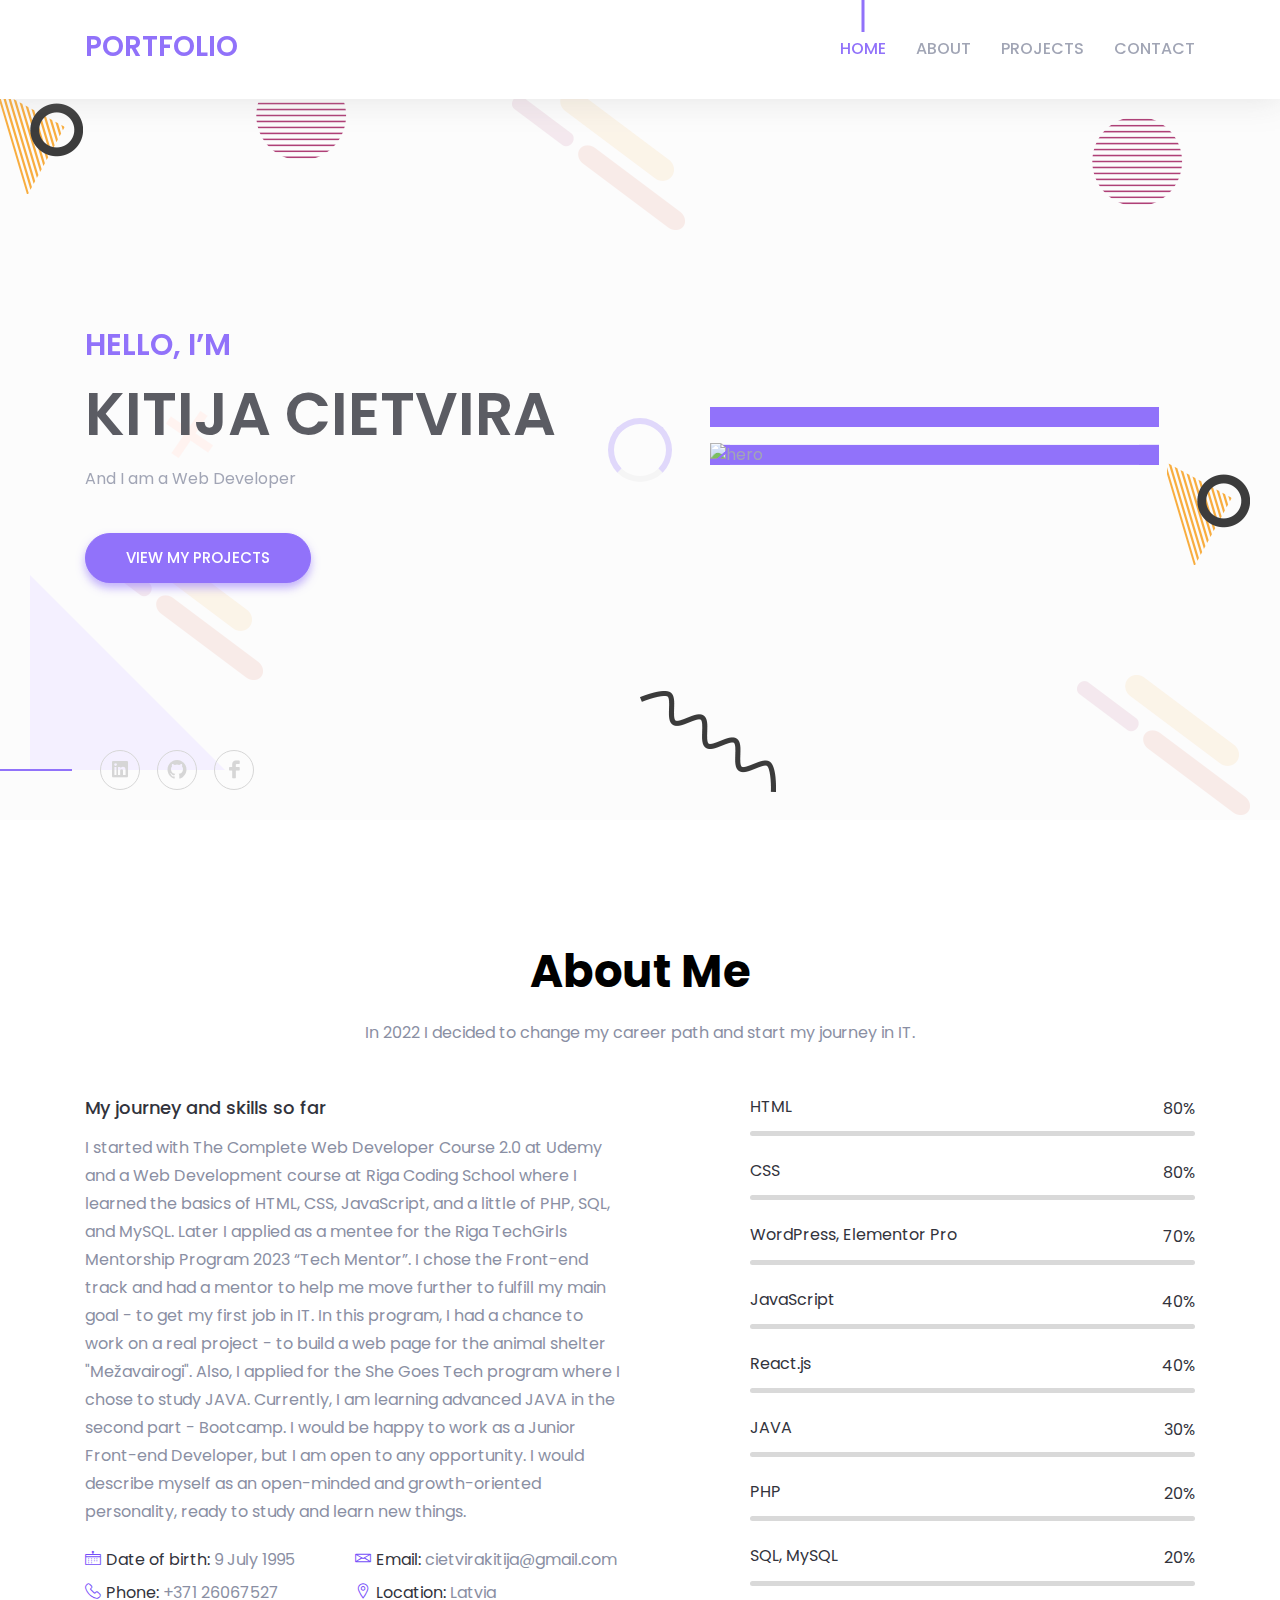
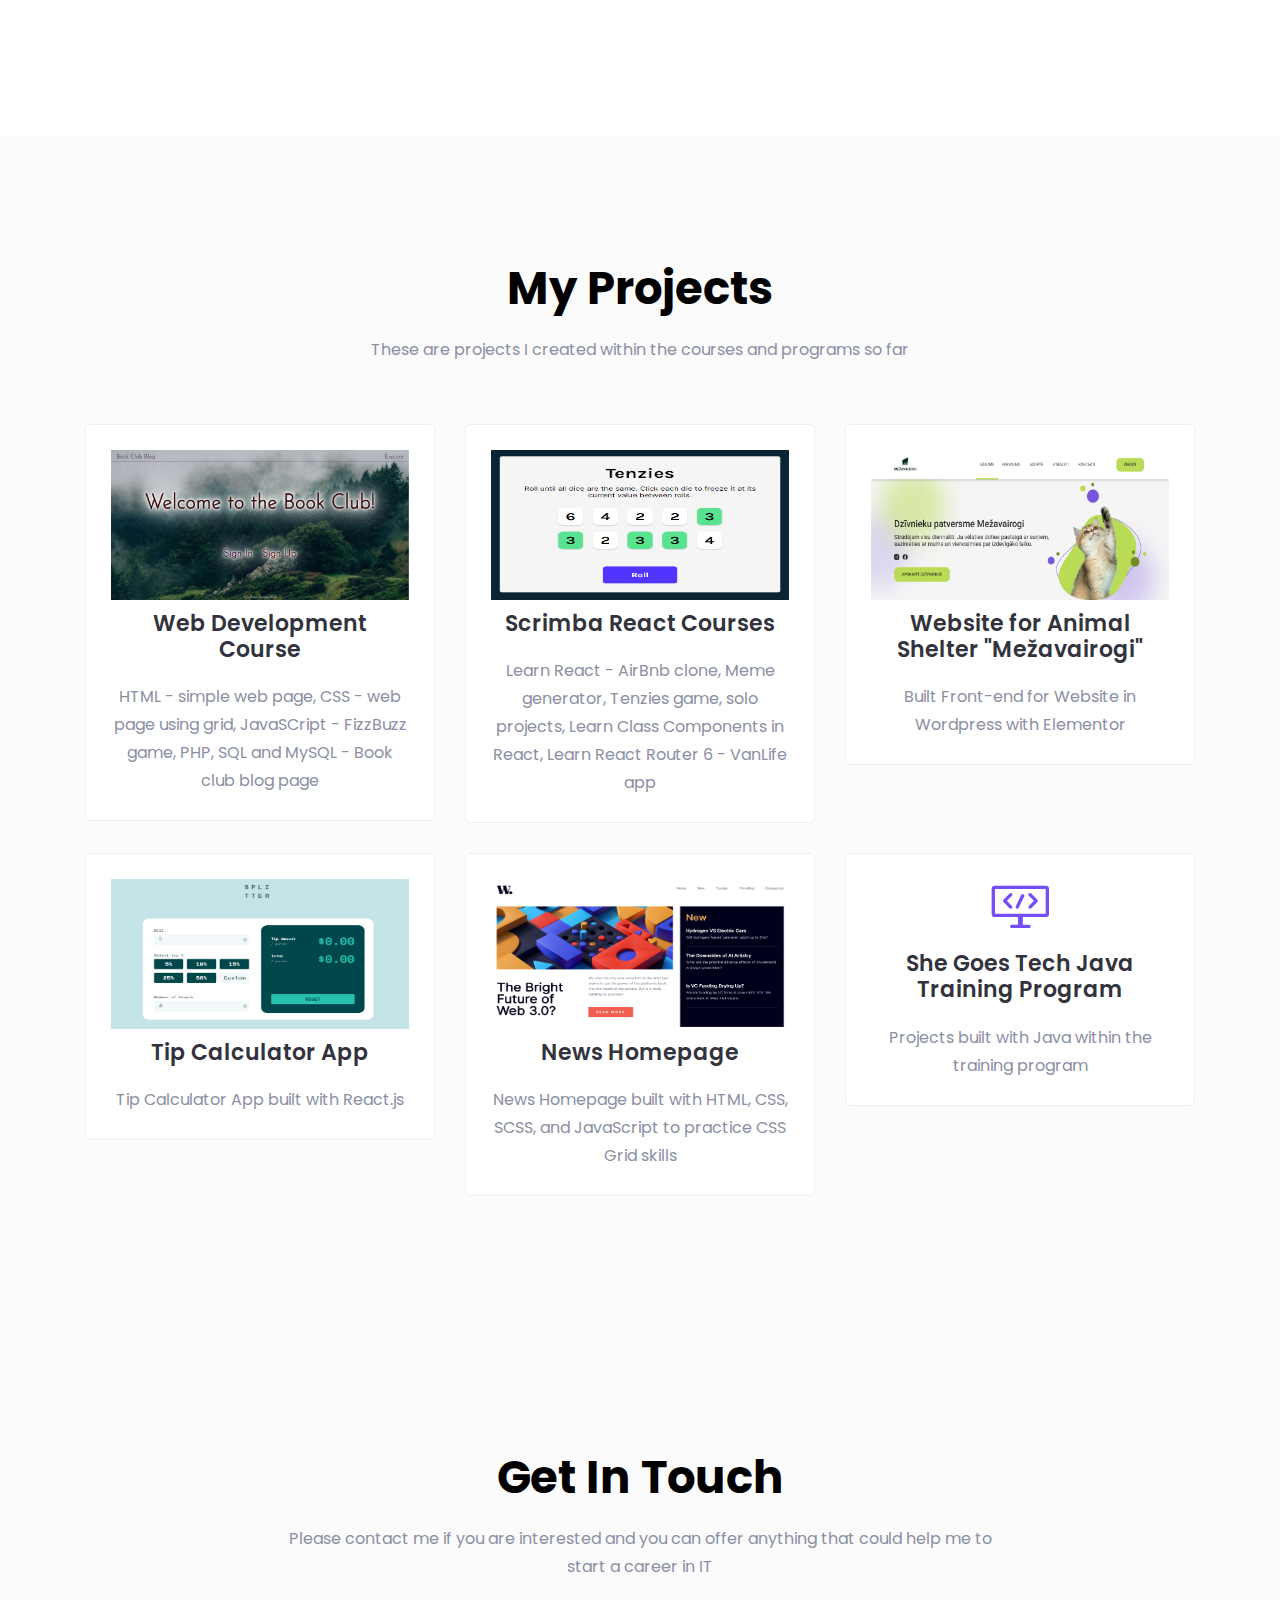
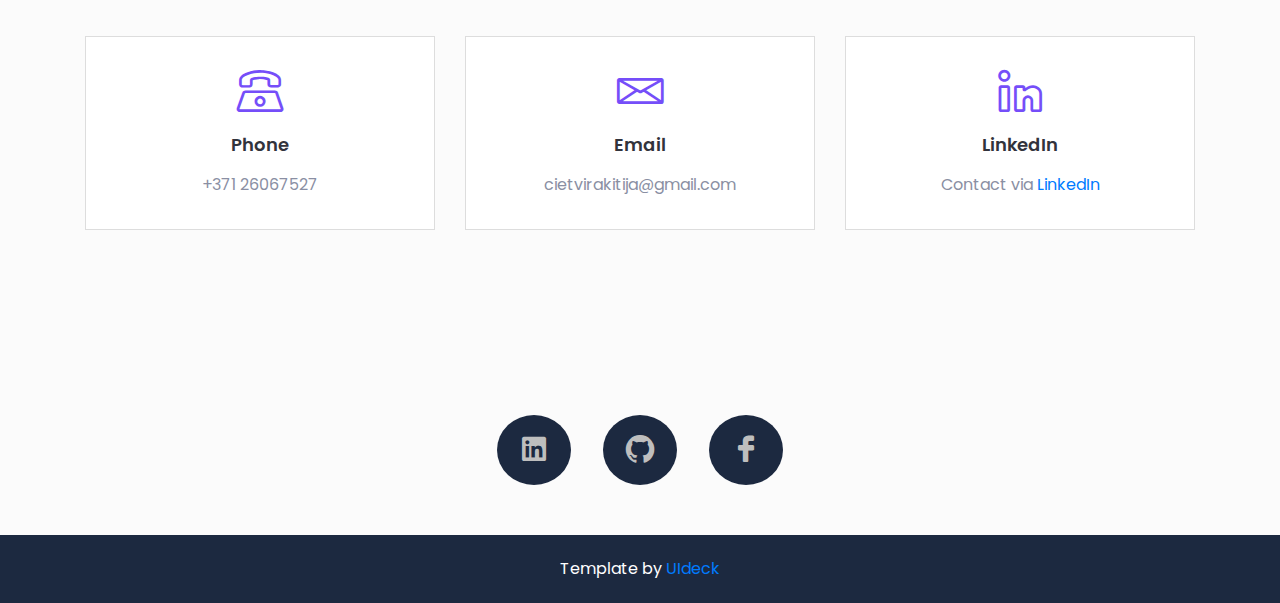
==== commit 28d5b1f1: "init" ====
--- a/index.html
+++ b/index.html
@@ -171,17 +171,15 @@
                 <div class="col-lg-6">
                     <div class="about-content mt-50">
                         <h5 class="about-title">My journey and skills so far</h5>
-                        <p>I started with The Complete Web Developer Course 2.0 at Udemy. After that, I completed a Web Development 
-                            course at Riga Coding School where I learned the basics of HTML, CSS, JavaScript, and a little of PHP, SQL, 
-                            and MySQL. Later I applied as a mentee for the Riga TechGirls Mentorship Program 2023 “Tech Mentor”. 
-                            I chose the Front-end track and had a mentor to help me move further to fulfill my main goal - to get my 
-                            first job in IT. In this program I had a chance to work on a real project - to build a front-end with WordPress 
-                            and Elementor Pro a web page for the animal shelter "Mežavairogi". Also, I applied for the She Goes Tech program 
-                            where I chose to study JAVA. I completed the first part and currently I am learning advanced JAVA 
-                            in the second part - Bootcamp. Also, I am currently working as a System analyst intern at Luminor Illuminate 
-                            summer internship program 2023.  I would be happy to work as a Junior Front-end Developer, but I am open to any 
-                            opportunity. I would describe myself as an open-minded and growth-oriented personality, ready to study and learn 
-                            new things.</p>
+                        <p>I started with The Complete Web Developer Course 2.0 at Udemy and a Web Development course at Riga Coding School 
+                            where I learned the basics of HTML, CSS, JavaScript, and a little of PHP, SQL, and MySQL. Later I applied as 
+                            a mentee for the Riga TechGirls Mentorship Program 2023 “Tech Mentor”. I chose the Front-end track and had 
+                            a mentor to help me move further to fulfill my main goal - to get my first job in IT. In this program, I had 
+                            a chance to work on a real project - to build a web page for the animal shelter "Mežavairogi". Also, 
+                            I applied for the She Goes Tech program where I chose to study JAVA. Currently, I am learning advanced 
+                            JAVA in the second part - Bootcamp. I would be happy to work as a Junior Front-end Developer, but I am 
+                            open to any opportunity. I would describe myself as an open-minded and growth-oriented personality, 
+                            ready to study and learn new things.</p>
                         <ul class="clearfix">
                             <li>
                                 <div class="single-info d-flex align-items-center">
